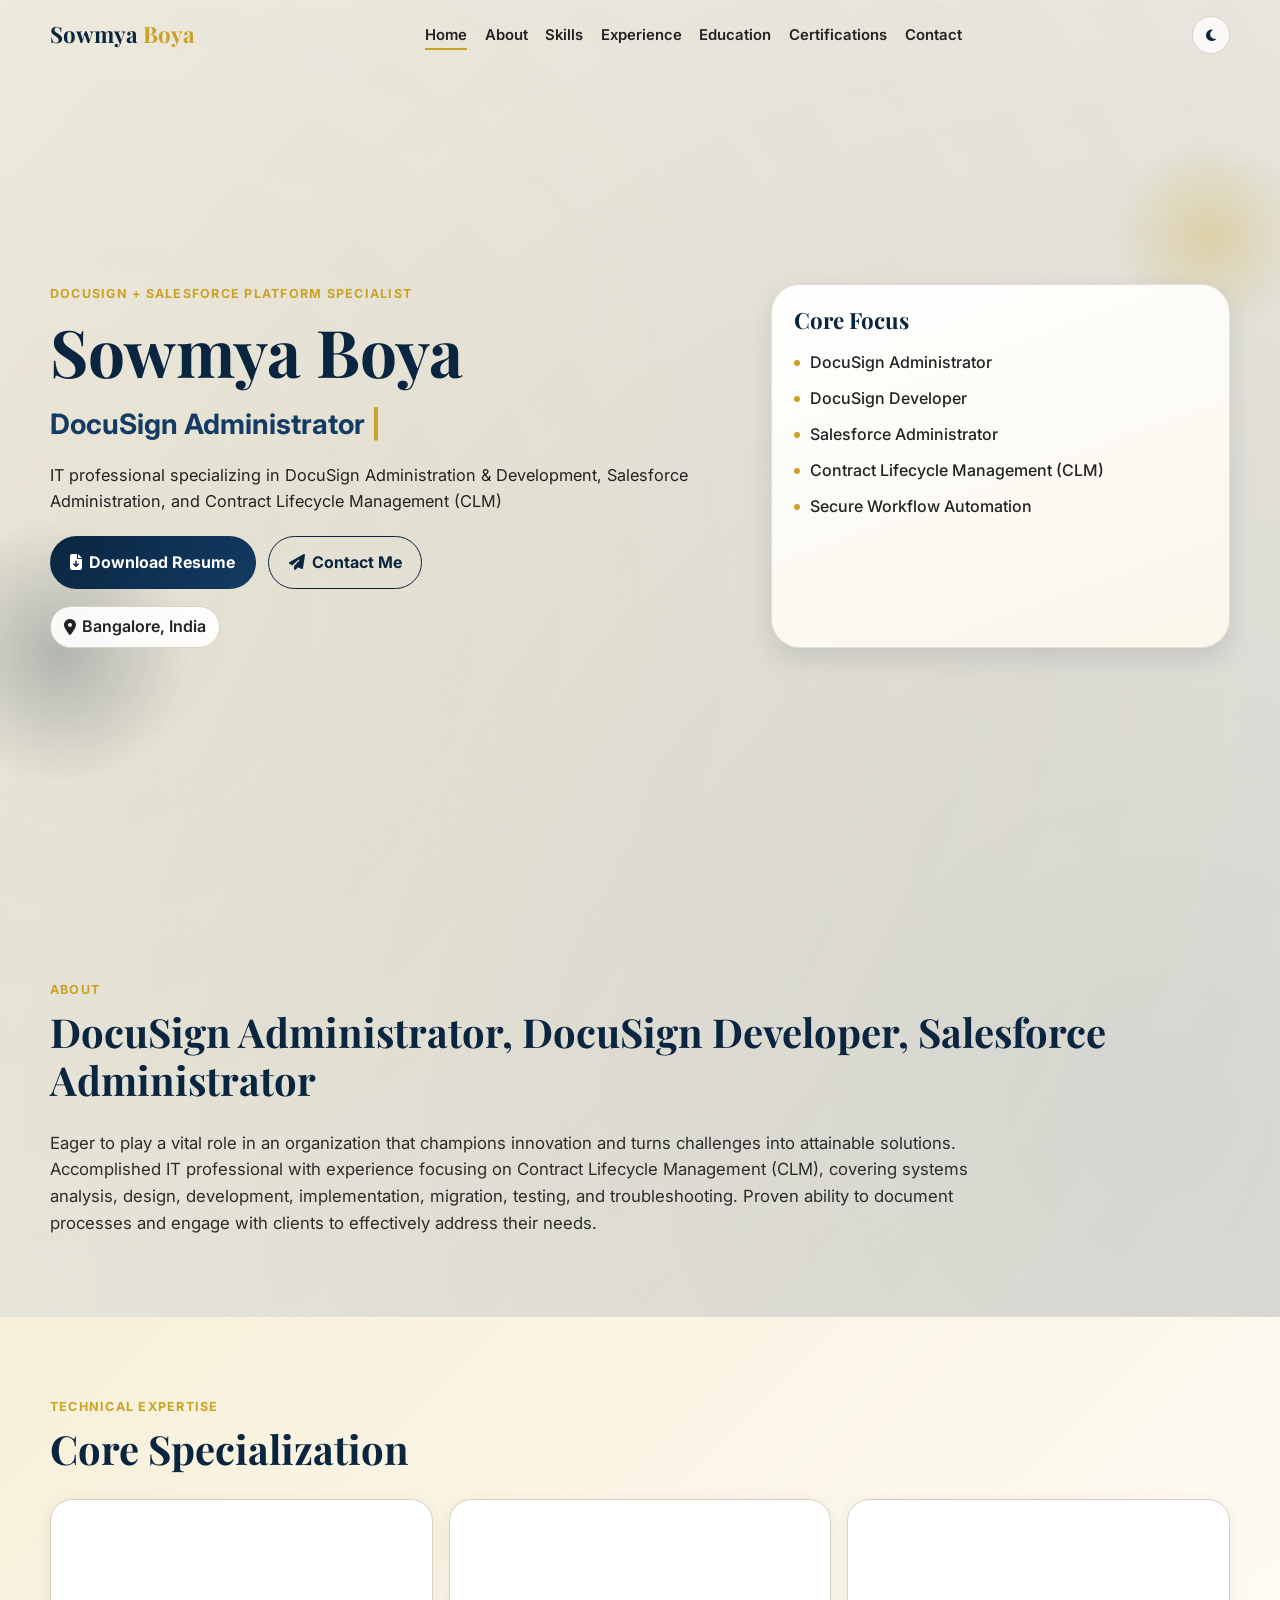
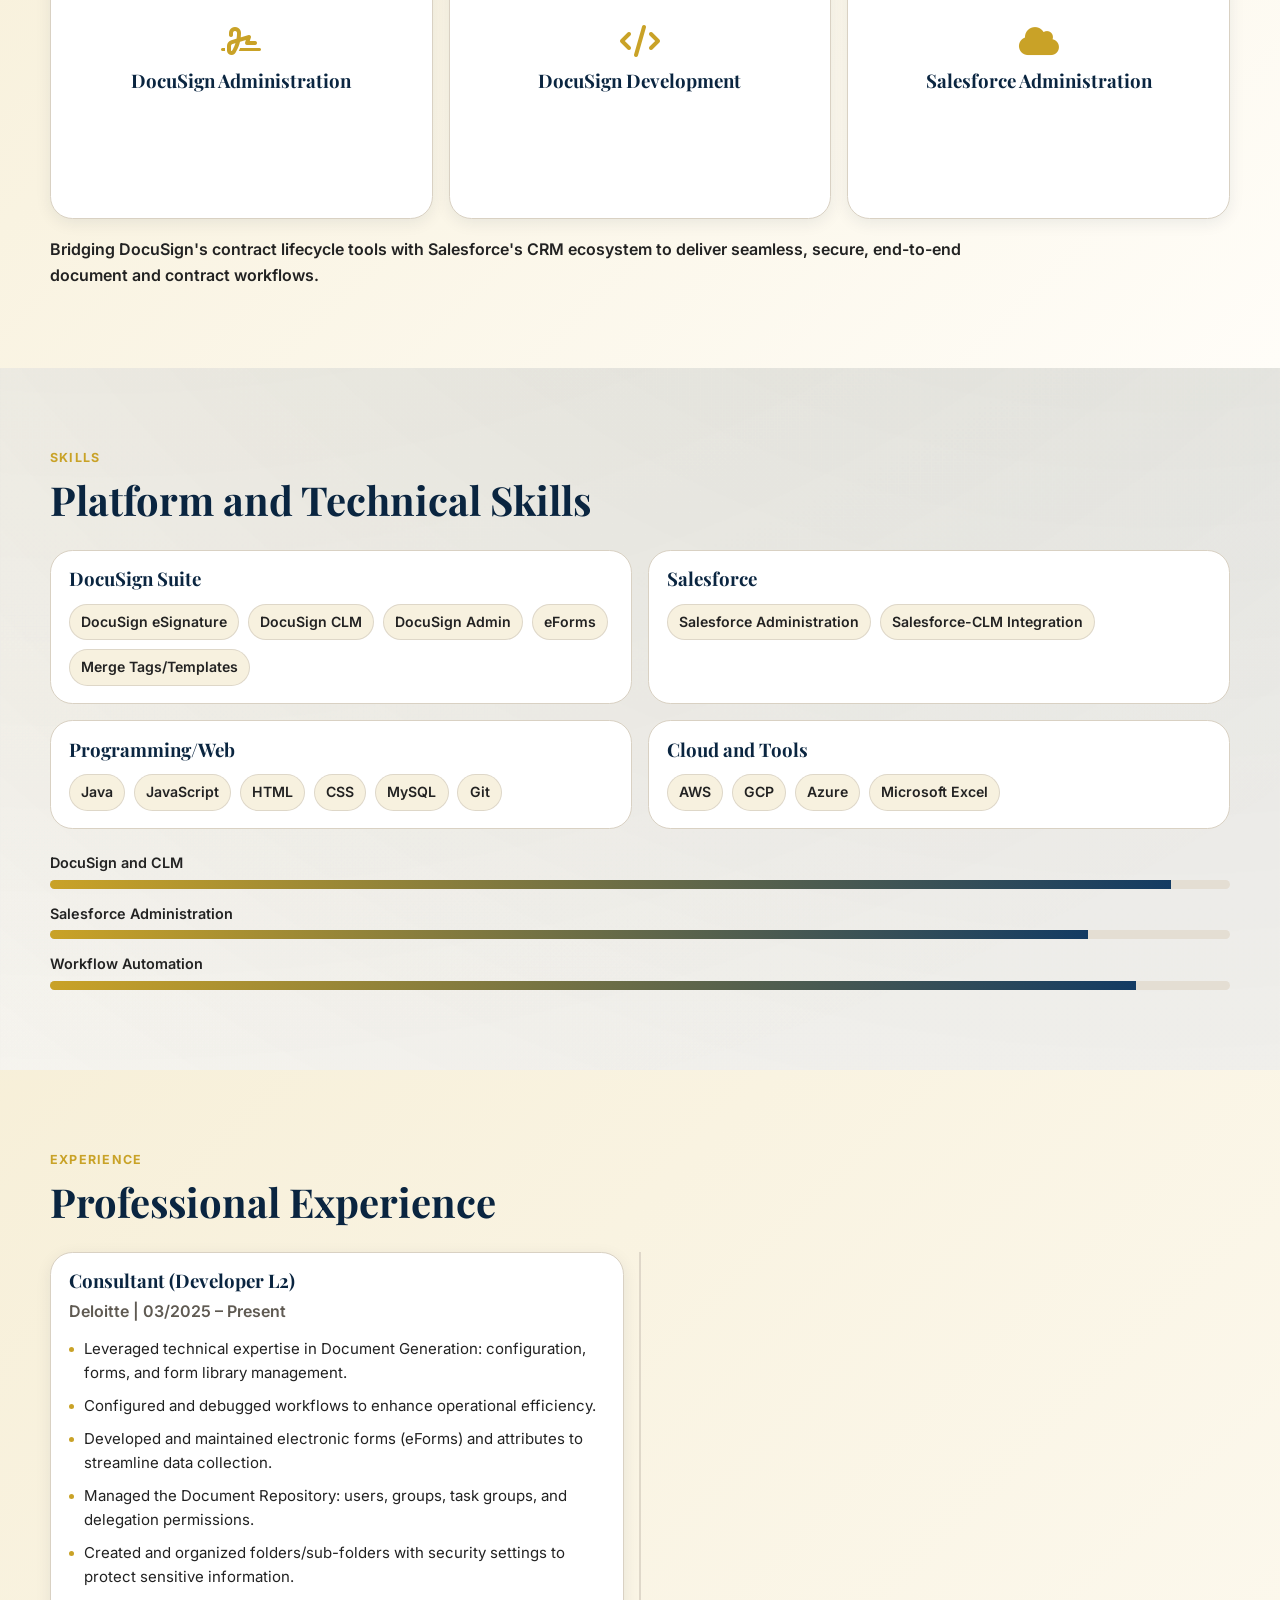
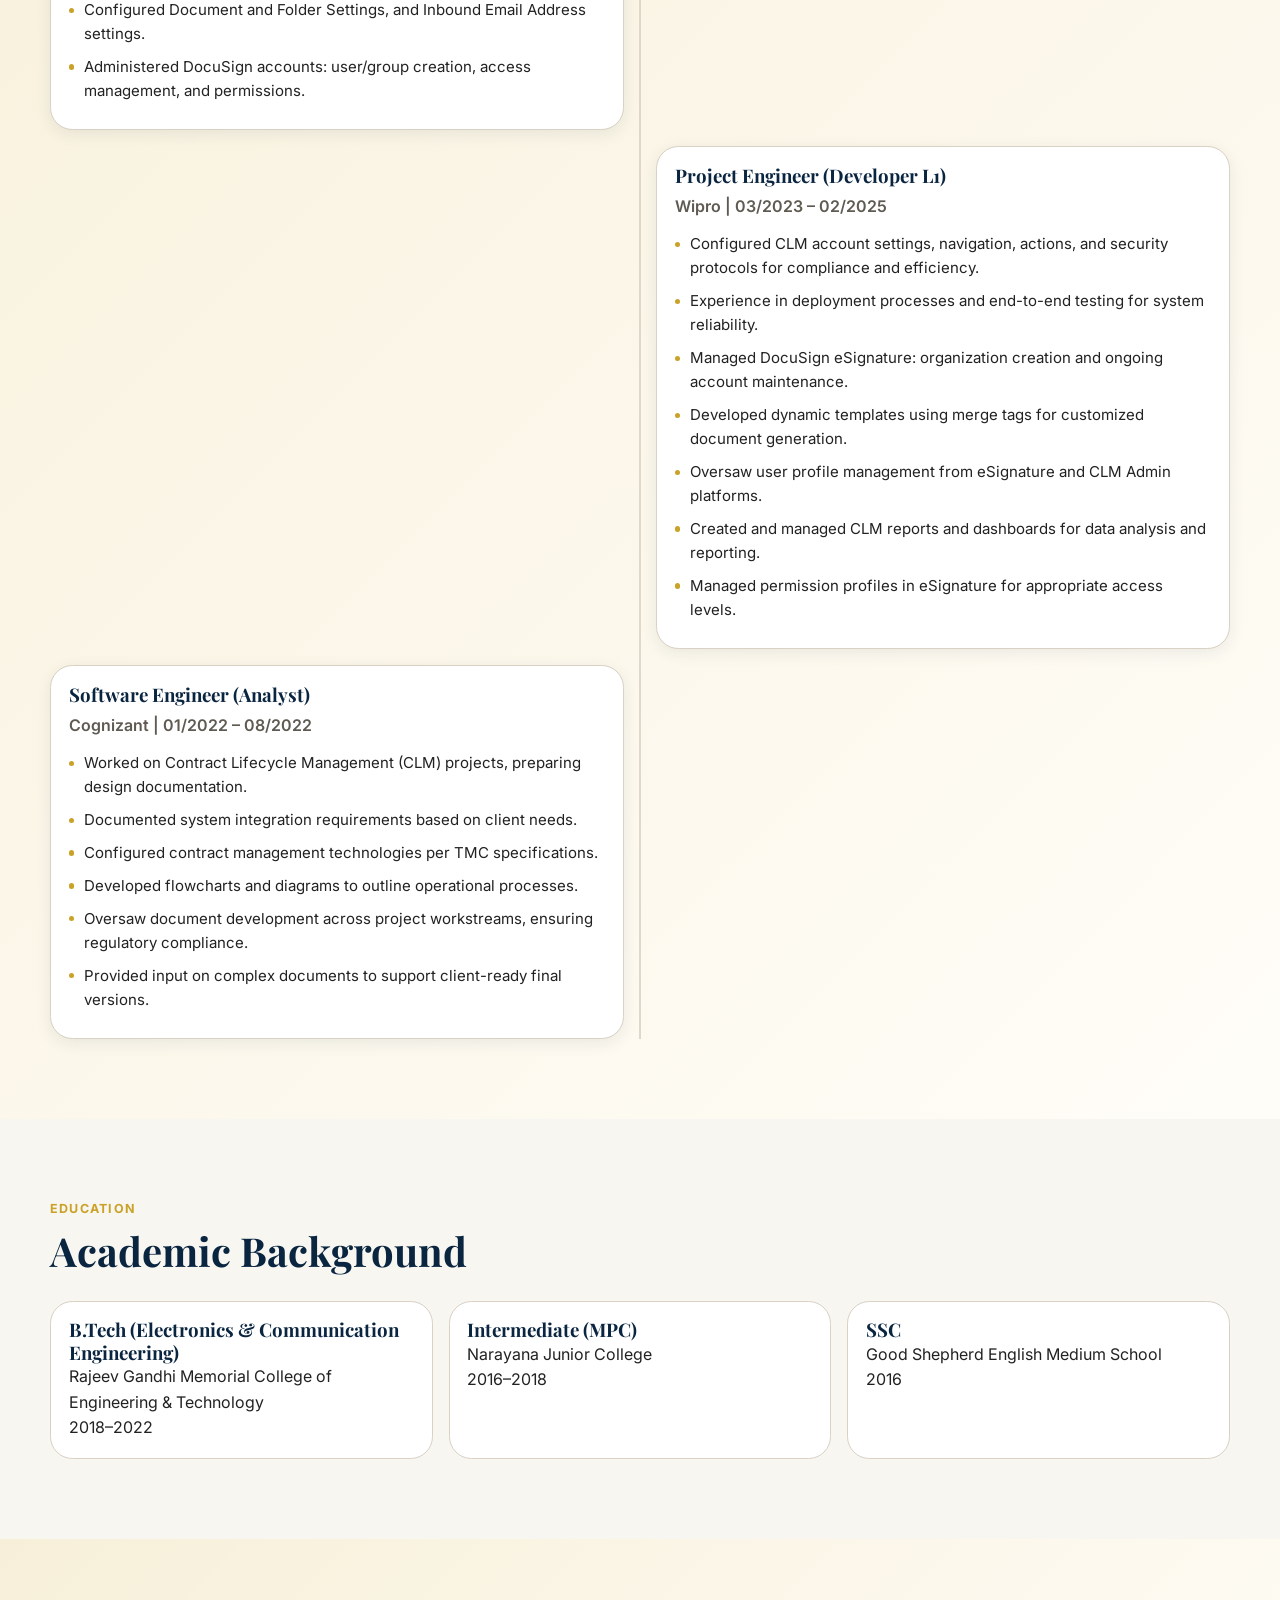
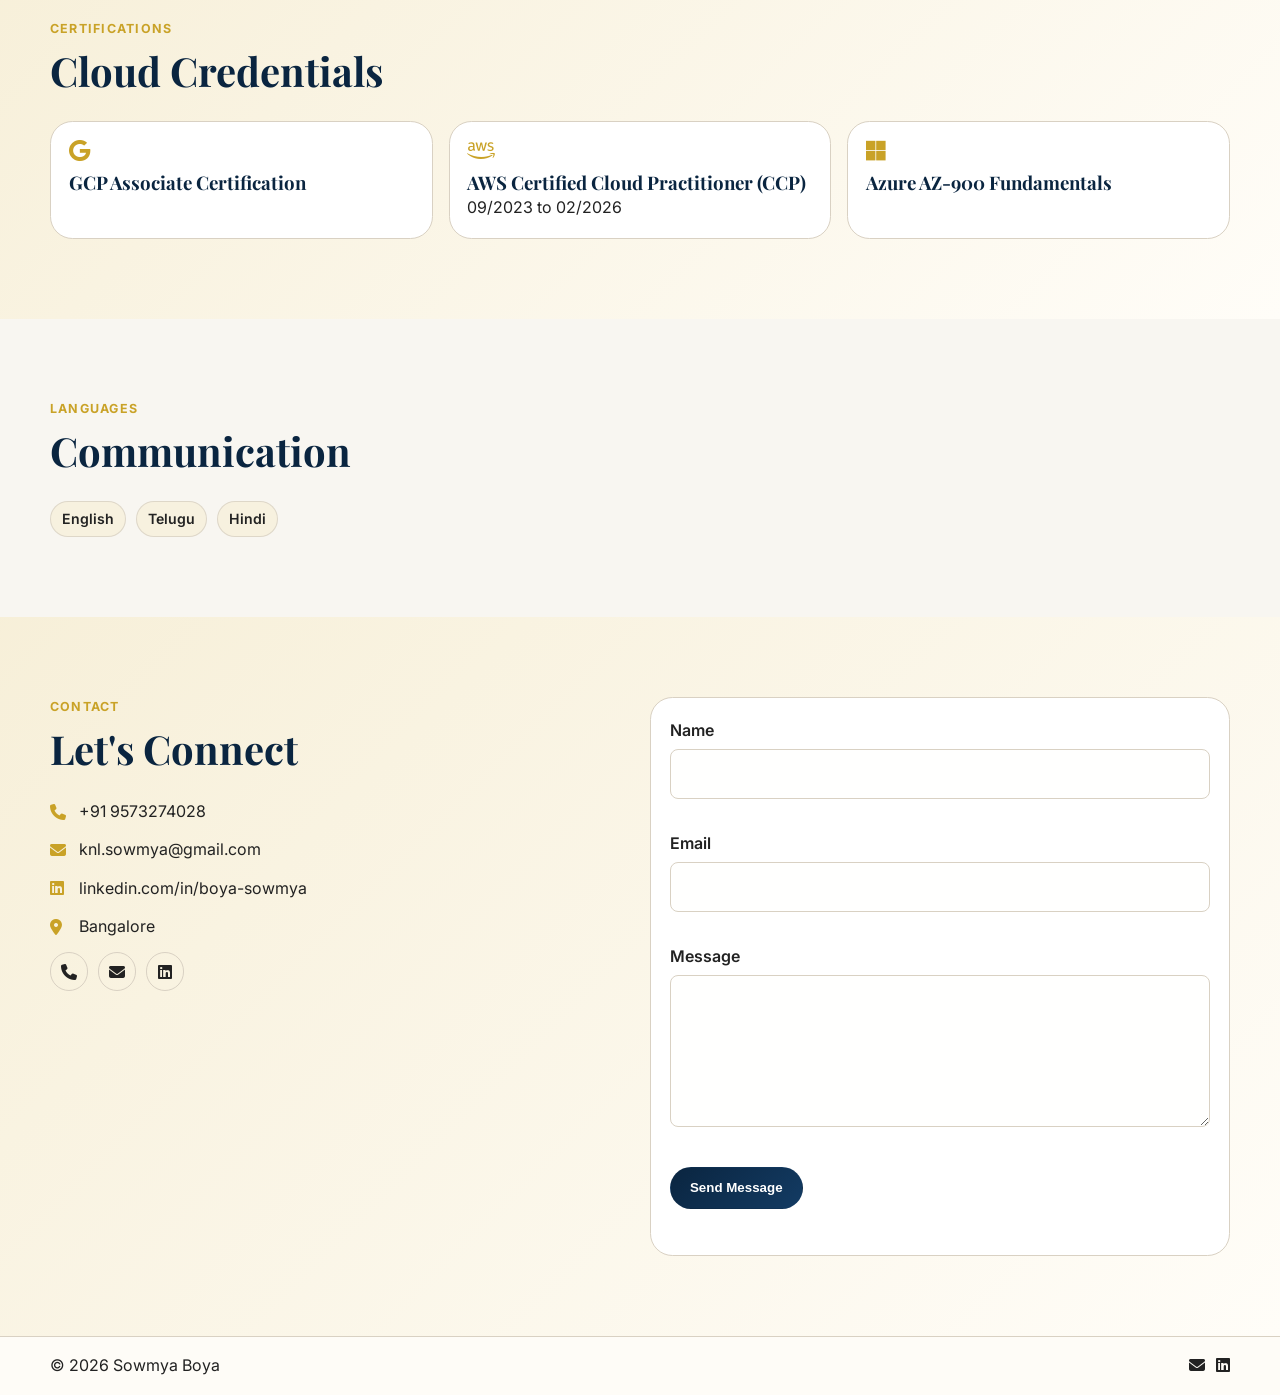
==== sowmya/index.html @ e7739bbb "added" ====
<!doctype html>
<html lang="en">
  <head>
    <meta charset="UTF-8" />
    <meta name="viewport" content="width=device-width, initial-scale=1.0" />
    <title>
      Sowmya Boya | DocuSign Administrator & Developer | Salesforce Administrator
    </title>
    <meta
      name="description"
      content="Portfolio of Sowmya Boya — DocuSign Administrator, DocuSign Developer, and Salesforce Administrator specializing in Contract Lifecycle Management (CLM), eSignature workflows, and Salesforce-DocuSign integrations."
    />
    <meta
      name="keywords"
      content="Sowmya Boya, DocuSign Administrator, DocuSign Developer, Salesforce Administrator, DocuSign CLM, Contract Lifecycle Management, eSignature, Salesforce CLM Integration"
    />
    <meta name="author" content="Sowmya Boya" />
    <meta name="theme-color" content="#0A2540" />
    <meta property="og:type" content="website" />
    <meta
      property="og:title"
      content="Sowmya Boya | DocuSign Administrator & Developer | Salesforce Administrator"
    />
    <meta
      property="og:description"
      content="DocuSign and Salesforce specialist portfolio focused on CLM, eSignature workflows, and enterprise contract operations."
    />

    <link rel="preconnect" href="https://fonts.googleapis.com" />
    <link rel="preconnect" href="https://fonts.gstatic.com" crossorigin />
    <link
      href="https://fonts.googleapis.com/css2?family=Playfair+Display:wght@500;600;700&family=Inter:wght@300;400;500;600;700&display=swap"
      rel="stylesheet"
    />
    <link
      rel="stylesheet"
      href="https://cdnjs.cloudflare.com/ajax/libs/font-awesome/6.7.1/css/all.min.css"
      integrity="sha512-5Hs3dF2AEPkpNAR7UiOHba+lRSJNeM2ECkwxUIxC1Q/FLycGTbNapWXB4tP889k5T5Ju8fs4b1P5z/iB4nMfSQ=="
      crossorigin="anonymous"
      referrerpolicy="no-referrer"
    />
    <link rel="stylesheet" href="css/style.css" />
  </head>
  <body>
    <a class="skip-link" href="#home">Skip to content</a>

    <header class="site-header" id="home">
      <nav class="navbar" id="navbar" aria-label="Primary">
        <div class="container nav-wrap">
          <a href="#home" class="brand" aria-label="Sowmya Boya home">
            Sowmya <span>Boya</span>
          </a>

          <button
            class="menu-toggle"
            id="menu-toggle"
            type="button"
            aria-expanded="false"
            aria-controls="nav-menu"
            aria-label="Toggle navigation menu"
          >
            <span></span>
            <span></span>
            <span></span>
          </button>

          <ul class="nav-menu" id="nav-menu">
            <li><a class="nav-link" href="#home">Home</a></li>
            <li><a class="nav-link" href="#about">About</a></li>
            <li><a class="nav-link" href="#skills">Skills</a></li>
            <li><a class="nav-link" href="#experience">Experience</a></li>
            <li><a class="nav-link" href="#education">Education</a></li>
            <li><a class="nav-link" href="#certifications">Certifications</a></li>
            <li><a class="nav-link" href="#contact">Contact</a></li>
          </ul>

          <button
            class="theme-toggle"
            id="theme-toggle"
            type="button"
            aria-label="Toggle dark and light mode"
          >
            <i class="fa-solid fa-moon" aria-hidden="true"></i>
          </button>
        </div>
      </nav>

      <section class="hero section">
        <div class="hero-orb hero-orb-1" aria-hidden="true"></div>
        <div class="hero-orb hero-orb-2" aria-hidden="true"></div>

        <div class="container hero-grid">
          <div class="hero-copy reveal">
            <p class="kicker">DocuSign + Salesforce Platform Specialist</p>
            <h1>Sowmya Boya</h1>
            <p class="title-line">
              <span class="typing" id="typing" aria-live="polite"></span>
              <span class="cursor" aria-hidden="true">|</span>
            </p>
            <p class="tagline">
              IT professional specializing in DocuSign Administration &
              Development, Salesforce Administration, and Contract Lifecycle
              Management (CLM)
            </p>
            <div class="hero-actions">
              <a class="btn btn-primary" href="files/Sowmya_Boya_Resume.pdf" download>
                <i class="fa-solid fa-file-arrow-down" aria-hidden="true"></i>
                Download Resume
              </a>
              <a class="btn btn-outline" href="#contact">
                <i class="fa-solid fa-paper-plane" aria-hidden="true"></i>
                Contact Me
              </a>
            </div>
            <div class="location-badge" aria-label="Current location">
              <i class="fa-solid fa-location-dot" aria-hidden="true"></i>
              Bangalore, India
            </div>
          </div>

          <aside class="hero-panel reveal delay-1" aria-label="Core focus areas">
            <h2>Core Focus</h2>
            <ul>
              <li>DocuSign Administrator</li>
              <li>DocuSign Developer</li>
              <li>Salesforce Administrator</li>
              <li>Contract Lifecycle Management (CLM)</li>
              <li>Secure Workflow Automation</li>
            </ul>
          </aside>
        </div>
      </section>
    </header>

    <main>
      <section class="section" id="about">
        <div class="container">
          <div class="section-head reveal">
            <p class="kicker">About</p>
            <h2>DocuSign Administrator, DocuSign Developer, Salesforce Administrator</h2>
          </div>
          <p class="summary reveal delay-1">
            Eager to play a vital role in an organization that champions
            innovation and turns challenges into attainable solutions.
            Accomplished IT professional with experience focusing on Contract
            Lifecycle Management (CLM), covering systems analysis, design,
            development, implementation, migration, testing, and
            troubleshooting. Proven ability to document processes and engage
            with clients to effectively address their needs.
          </p>
        </div>
      </section>

      <section class="section special" id="expertise">
        <div class="container">
          <div class="section-head reveal">
            <p class="kicker">Technical Expertise</p>
            <h2>Core Specialization</h2>
          </div>

          <div class="expertise-grid">
            <article class="expertise-card reveal" tabindex="0">
              <div class="expertise-card-inner">
                <div class="expertise-front">
                  <i class="fa-solid fa-signature" aria-hidden="true"></i>
                  <h3>DocuSign Administration</h3>
                </div>
                <div class="expertise-back">
                  <ul>
                    <li>User, group, and task group management</li>
                    <li>Permission profiles and delegation permissions</li>
                    <li>Document Repository setup and security settings</li>
                    <li>Document and Folder Settings, Inbound Email configuration</li>
                    <li>Account creation, access management, org administration</li>
                    <li>CLM account settings, actions, and security protocols</li>
                  </ul>
                </div>
              </div>
            </article>

            <article class="expertise-card reveal delay-1" tabindex="0">
              <div class="expertise-card-inner">
                <div class="expertise-front">
                  <i class="fa-solid fa-code" aria-hidden="true"></i>
                  <h3>DocuSign Development</h3>
                </div>
                <div class="expertise-back">
                  <ul>
                    <li>eForms and custom attribute development</li>
                    <li>Dynamic templates with merge tags</li>
                    <li>Workflow configuration and debugging</li>
                    <li>Form library management</li>
                    <li>CLM reports and dashboards for data analysis</li>
                    <li>End-to-end testing and deployment reliability</li>
                  </ul>
                </div>
              </div>
            </article>

            <article class="expertise-card reveal delay-2" tabindex="0">
              <div class="expertise-card-inner">
                <div class="expertise-front">
                  <i class="fa-solid fa-cloud" aria-hidden="true"></i>
                  <h3>Salesforce Administration</h3>
                </div>
                <div class="expertise-back">
                  <ul>
                    <li>Platform configuration and user management</li>
                    <li>Salesforce integration with DocuSign CLM and eSignature</li>
                    <li>Data management, permission sets, access control</li>
                    <li>Contract workflows and approval processes</li>
                    <li>Troubleshooting Salesforce-CLM integration points</li>
                  </ul>
                </div>
              </div>
            </article>
          </div>

          <p class="bridge-line reveal delay-2">
            Bridging DocuSign's contract lifecycle tools with Salesforce's CRM
            ecosystem to deliver seamless, secure, end-to-end document and
            contract workflows.
          </p>
        </div>
      </section>

      <section class="section" id="skills">
        <div class="container">
          <div class="section-head reveal">
            <p class="kicker">Skills</p>
            <h2>Platform and Technical Skills</h2>
          </div>

          <div class="skill-groups">
            <article class="skill-group reveal">
              <h3>DocuSign Suite</h3>
              <div class="tags">
                <span>DocuSign eSignature</span>
                <span>DocuSign CLM</span>
                <span>DocuSign Admin</span>
                <span>eForms</span>
                <span>Merge Tags/Templates</span>
              </div>
            </article>

            <article class="skill-group reveal delay-1">
              <h3>Salesforce</h3>
              <div class="tags">
                <span>Salesforce Administration</span>
                <span>Salesforce-CLM Integration</span>
              </div>
            </article>

            <article class="skill-group reveal delay-2">
              <h3>Programming/Web</h3>
              <div class="tags">
                <span>Java</span>
                <span>JavaScript</span>
                <span>HTML</span>
                <span>CSS</span>
                <span>MySQL</span>
                <span>Git</span>
              </div>
            </article>

            <article class="skill-group reveal delay-3">
              <h3>Cloud and Tools</h3>
              <div class="tags">
                <span>AWS</span>
                <span>GCP</span>
                <span>Azure</span>
                <span>Microsoft Excel</span>
              </div>
            </article>
          </div>

          <div class="progress-wrap reveal delay-2" aria-label="Skill emphasis">
            <div class="progress-item">
              <span>DocuSign and CLM</span>
              <div class="bar" data-value="95"><i></i></div>
            </div>
            <div class="progress-item">
              <span>Salesforce Administration</span>
              <div class="bar" data-value="88"><i></i></div>
            </div>
            <div class="progress-item">
              <span>Workflow Automation</span>
              <div class="bar" data-value="92"><i></i></div>
            </div>
          </div>
        </div>
      </section>

      <section class="section special" id="experience">
        <div class="container">
          <div class="section-head reveal">
            <p class="kicker">Experience</p>
            <h2>Professional Experience</h2>
          </div>

          <div class="timeline">
            <article class="timeline-item reveal">
              <div class="timeline-card">
                <h3>Consultant (Developer L2)</h3>
                <p class="meta">Deloitte | 03/2025 – Present</p>
                <ul>
                  <li>
                    Leveraged technical expertise in Document Generation:
                    configuration, forms, and form library management.
                  </li>
                  <li>
                    Configured and debugged workflows to enhance operational
                    efficiency.
                  </li>
                  <li>
                    Developed and maintained electronic forms (eForms) and
                    attributes to streamline data collection.
                  </li>
                  <li>
                    Managed the Document Repository: users, groups, task
                    groups, and delegation permissions.
                  </li>
                  <li>
                    Created and organized folders/sub-folders with security
                    settings to protect sensitive information.
                  </li>
                  <li>
                    Configured Document and Folder Settings, and Inbound Email
                    Address settings.
                  </li>
                  <li>
                    Administered DocuSign accounts: user/group creation, access
                    management, and permissions.
                  </li>
                </ul>
              </div>
            </article>

            <article class="timeline-item reveal delay-1">
              <div class="timeline-card">
                <h3>Project Engineer (Developer L1)</h3>
                <p class="meta">Wipro | 03/2023 – 02/2025</p>
                <ul>
                  <li>
                    Configured CLM account settings, navigation, actions, and
                    security protocols for compliance and efficiency.
                  </li>
                  <li>
                    Experience in deployment processes and end-to-end testing
                    for system reliability.
                  </li>
                  <li>
                    Managed DocuSign eSignature: organization creation and
                    ongoing account maintenance.
                  </li>
                  <li>
                    Developed dynamic templates using merge tags for customized
                    document generation.
                  </li>
                  <li>
                    Oversaw user profile management from eSignature and CLM
                    Admin platforms.
                  </li>
                  <li>
                    Created and managed CLM reports and dashboards for data
                    analysis and reporting.
                  </li>
                  <li>
                    Managed permission profiles in eSignature for appropriate
                    access levels.
                  </li>
                </ul>
              </div>
            </article>

            <article class="timeline-item reveal delay-2">
              <div class="timeline-card">
                <h3>Software Engineer (Analyst)</h3>
                <p class="meta">Cognizant | 01/2022 – 08/2022</p>
                <ul>
                  <li>
                    Worked on Contract Lifecycle Management (CLM) projects,
                    preparing design documentation.
                  </li>
                  <li>
                    Documented system integration requirements based on client
                    needs.
                  </li>
                  <li>
                    Configured contract management technologies per TMC
                    specifications.
                  </li>
                  <li>
                    Developed flowcharts and diagrams to outline operational
                    processes.
                  </li>
                  <li>
                    Oversaw document development across project workstreams,
                    ensuring regulatory compliance.
                  </li>
                  <li>
                    Provided input on complex documents to support client-ready
                    final versions.
                  </li>
                </ul>
              </div>
            </article>
          </div>
        </div>
      </section>

      <section class="section" id="education">
        <div class="container">
          <div class="section-head reveal">
            <p class="kicker">Education</p>
            <h2>Academic Background</h2>
          </div>
          <div class="edu-grid">
            <article class="edu-card reveal">
              <h3>B.Tech (Electronics & Communication Engineering)</h3>
              <p>Rajeev Gandhi Memorial College of Engineering & Technology</p>
              <p>2018–2022</p>
            </article>
            <article class="edu-card reveal delay-1">
              <h3>Intermediate (MPC)</h3>
              <p>Narayana Junior College</p>
              <p>2016–2018</p>
            </article>
            <article class="edu-card reveal delay-2">
              <h3>SSC</h3>
              <p>Good Shepherd English Medium School</p>
              <p>2016</p>
            </article>
          </div>
        </div>
      </section>

      <section class="section special" id="certifications">
        <div class="container">
          <div class="section-head reveal">
            <p class="kicker">Certifications</p>
            <h2>Cloud Credentials</h2>
          </div>
          <div class="cert-grid">
            <article class="cert-card reveal">
              <i class="fa-brands fa-google" aria-hidden="true"></i>
              <h3>GCP Associate Certification</h3>
            </article>
            <article class="cert-card reveal delay-1">
              <i class="fa-brands fa-aws" aria-hidden="true"></i>
              <h3>AWS Certified Cloud Practitioner (CCP)</h3>
              <p>09/2023 to 02/2026</p>
            </article>
            <article class="cert-card reveal delay-2">
              <i class="fa-brands fa-microsoft" aria-hidden="true"></i>
              <h3>Azure AZ-900 Fundamentals</h3>
            </article>
          </div>
        </div>
      </section>

      <section class="section" id="languages">
        <div class="container">
          <div class="section-head reveal">
            <p class="kicker">Languages</p>
            <h2>Communication</h2>
          </div>
          <div class="language-tags reveal delay-1">
            <span>English</span>
            <span>Telugu</span>
            <span>Hindi</span>
          </div>
        </div>
      </section>

      <section class="section special" id="contact">
        <div class="container contact-grid">
          <div class="contact-info reveal">
            <div class="section-head left">
              <p class="kicker">Contact</p>
              <h2>Let's Connect</h2>
            </div>

            <ul class="contact-list">
              <li>
                <i class="fa-solid fa-phone" aria-hidden="true"></i>
                <a href="tel:+919573274028">+91 9573274028</a>
              </li>
              <li>
                <i class="fa-solid fa-envelope" aria-hidden="true"></i>
                <a href="mailto:knl.sowmya@gmail.com">knl.sowmya@gmail.com</a>
              </li>
              <li>
                <i class="fa-brands fa-linkedin" aria-hidden="true"></i>
                <a
                  href="https://linkedin.com/in/boya-sowmya"
                  target="_blank"
                  rel="noopener noreferrer"
                >
                  linkedin.com/in/boya-sowmya
                </a>
              </li>
              <li>
                <i class="fa-solid fa-location-dot" aria-hidden="true"></i>
                <span>Bangalore</span>
              </li>
            </ul>

            <div class="contact-icons">
              <a href="tel:+919573274028" aria-label="Call Sowmya">
                <i class="fa-solid fa-phone"></i>
              </a>
              <a href="mailto:knl.sowmya@gmail.com" aria-label="Email Sowmya">
                <i class="fa-solid fa-envelope"></i>
              </a>
              <a
                href="https://linkedin.com/in/boya-sowmya"
                target="_blank"
                rel="noopener noreferrer"
                aria-label="Sowmya on LinkedIn"
              >
                <i class="fa-brands fa-linkedin"></i>
              </a>
            </div>
          </div>

          <form class="contact-form reveal delay-1" id="contact-form" novalidate>
            <label for="name">Name</label>
            <input id="name" name="name" type="text" required />
            <p class="error" id="name-error" aria-live="polite"></p>

            <label for="email">Email</label>
            <input id="email" name="email" type="email" required />
            <p class="error" id="email-error" aria-live="polite"></p>

            <label for="message">Message</label>
            <textarea id="message" name="message" rows="5" required></textarea>
            <p class="error" id="message-error" aria-live="polite"></p>

            <button type="submit" class="btn btn-primary">Send Message</button>
            <p class="form-status" id="form-status" aria-live="polite"></p>
          </form>
        </div>
      </section>
    </main>

    <footer class="site-footer">
      <div class="container footer-wrap">
        <p>© 2026 Sowmya Boya</p>
        <div class="footer-social">
          <a href="mailto:knl.sowmya@gmail.com" aria-label="Email">
            <i class="fa-solid fa-envelope"></i>
          </a>
          <a
            href="https://linkedin.com/in/boya-sowmya"
            target="_blank"
            rel="noopener noreferrer"
            aria-label="LinkedIn"
          >
            <i class="fa-brands fa-linkedin"></i>
          </a>
        </div>
      </div>
    </footer>

    <script src="js/script.js"></script>
  </body>
</html>
---- sowmya/css/style.css ----
:root {
  --navy: #0a2540;
  --navy-soft: #133b63;
  --gold: #c9a227;
  --cream: #f8f6f1;
  --charcoal: #222222;
  --white: #ffffff;
  --muted: #5f5a52;
  --line: #d9d1c3;

  --bg: var(--cream);
  --surface: #fffdf8;
  --text: var(--charcoal);
  --heading: var(--navy);
  --card: var(--white);

  --radius-sm: 0.5rem;
  --radius-md: 0.9rem;
  --radius-lg: 1.4rem;
  --radius-xl: 1.8rem;

  --shadow-sm: 0 4px 16px rgba(10, 37, 64, 0.08);
  --shadow-md: 0 10px 26px rgba(10, 37, 64, 0.12);
  --shadow-lg: 0 18px 42px rgba(10, 37, 64, 0.16);

  --ease: cubic-bezier(0.2, 0.7, 0.2, 1);
  --fast: 220ms;
  --normal: 320ms;

  --container: 1180px;
}

[data-theme="dark"] {
  --bg: #0f1d2d;
  --surface: #13273d;
  --text: #f2efe8;
  --heading: #f5f1e8;
  --card: #102338;
  --line: #244161;
  --muted: #d0c8bc;
  --shadow-sm: 0 4px 16px rgba(0, 0, 0, 0.25);
  --shadow-md: 0 10px 26px rgba(0, 0, 0, 0.35);
  --shadow-lg: 0 18px 42px rgba(0, 0, 0, 0.45);
}

* {
  box-sizing: border-box;
}

html {
  scroll-behavior: smooth;
}

body {
  margin: 0;
  font-family: "Inter", -apple-system, BlinkMacSystemFont, "Segoe UI", sans-serif;
  color: var(--text);
  background:
    radial-gradient(circle at 8% 10%, rgba(201, 162, 39, 0.1), transparent 38%),
    radial-gradient(circle at 90% 18%, rgba(10, 37, 64, 0.14), transparent 40%),
    var(--bg);
  line-height: 1.6;
  overflow-x: hidden;
  transition: background-color var(--normal) var(--ease);
}

h1,
h2,
h3 {
  margin: 0;
  font-family: "Playfair Display", Georgia, serif;
  color: var(--heading);
  line-height: 1.2;
}

p {
  margin: 0;
}

a {
  color: inherit;
  text-decoration: none;
}

ul {
  margin: 0;
  padding: 0;
}

li {
  list-style: none;
}

.skip-link {
  position: absolute;
  top: -100%;
  left: 1rem;
  z-index: 2000;
  padding: 0.7rem 1rem;
  border-radius: var(--radius-sm);
  background: var(--gold);
  color: var(--navy);
  font-weight: 700;
}

.skip-link:focus {
  top: 1rem;
}

.container {
  width: min(100% - 2rem, var(--container));
  margin-inline: auto;
}

.section {
  padding: 5rem 0;
}

.special {
  background: linear-gradient(
    135deg,
    color-mix(in srgb, var(--surface) 85%, var(--gold) 15%),
    var(--surface)
  );
}

.section-head {
  margin-bottom: 1.6rem;
}

.section-head.left {
  text-align: left;
}

.kicker {
  margin-bottom: 0.5rem;
  font-size: 0.78rem;
  font-weight: 700;
  letter-spacing: 0.1em;
  text-transform: uppercase;
  color: var(--gold);
}

.section-head h2 {
  font-size: clamp(1.7rem, 4vw, 2.5rem);
}

.summary {
  max-width: 920px;
  font-size: 1.05rem;
  color: color-mix(in srgb, var(--text) 85%, #666666 15%);
}

.navbar {
  position: fixed;
  top: 0;
  left: 0;
  width: 100%;
  z-index: 1000;
  transition: all var(--normal) var(--ease);
}

.navbar.scrolled {
  backdrop-filter: blur(10px);
  background: color-mix(in srgb, var(--surface) 72%, transparent 28%);
  border-bottom: 1px solid color-mix(in srgb, var(--line) 70%, transparent 30%);
  box-shadow: var(--shadow-sm);
}

.nav-wrap {
  display: flex;
  align-items: center;
  justify-content: space-between;
  gap: 1rem;
  padding: 1rem 0;
}

.navbar.scrolled .nav-wrap {
  padding: 0.7rem 0;
}

.brand {
  font-family: "Playfair Display", Georgia, serif;
  font-size: 1.4rem;
  font-weight: 700;
  color: var(--heading);
}

.brand span {
  color: var(--gold);
}

.nav-menu {
  display: flex;
  align-items: center;
  gap: 1.1rem;
}

.nav-link {
  position: relative;
  font-size: 0.93rem;
  font-weight: 600;
}

.nav-link::after {
  content: "";
  position: absolute;
  left: 0;
  bottom: -0.35rem;
  width: 100%;
  height: 2px;
  transform: scaleX(0);
  transform-origin: left;
  background: var(--gold);
  transition: transform var(--fast) var(--ease);
}

.nav-link:hover::after,
.nav-link.active::after {
  transform: scaleX(1);
}

.menu-toggle {
  display: none;
  flex-direction: column;
  gap: 0.3rem;
  border: 1px solid var(--line);
  border-radius: var(--radius-sm);
  padding: 0.4rem;
  background: var(--card);
}

.menu-toggle span {
  width: 1.2rem;
  height: 2px;
  background: var(--heading);
}

.theme-toggle {
  border: 1px solid var(--line);
  border-radius: 999px;
  width: 2.4rem;
  height: 2.4rem;
  display: grid;
  place-items: center;
  background: color-mix(in srgb, var(--card) 78%, transparent 22%);
  color: var(--heading);
  transition:
    transform var(--fast) var(--ease),
    box-shadow var(--fast) var(--ease);
}

.theme-toggle:hover {
  transform: translateY(-2px);
  box-shadow: var(--shadow-sm);
}

.hero {
  min-height: 100vh;
  display: flex;
  align-items: center;
  padding-top: 7rem;
  position: relative;
}

.hero-grid {
  display: grid;
  grid-template-columns: 1.2fr 0.8fr;
  gap: 2rem;
}

.hero h1 {
  font-size: clamp(2.1rem, 7vw, 4.1rem);
  margin-bottom: 0.7rem;
}

.title-line {
  margin-bottom: 1rem;
  min-height: 2rem;
  font-size: clamp(1.1rem, 3.8vw, 1.75rem);
  font-weight: 700;
  color: var(--navy-soft);
}

.cursor {
  color: var(--gold);
  animation: blink 0.9s infinite;
}

@keyframes blink {
  0%,
  50% {
    opacity: 1;
  }
  51%,
  100% {
    opacity: 0;
  }
}

.tagline {
  max-width: 760px;
  margin-bottom: 1.35rem;
  font-size: 1.02rem;
}

.hero-actions {
  display: flex;
  gap: 0.8rem;
  flex-wrap: wrap;
}

.btn {
  display: inline-flex;
  align-items: center;
  justify-content: center;
  gap: 0.45rem;
  padding: 0.78rem 1.2rem;
  border-radius: 999px;
  border: 1px solid transparent;
  font-weight: 700;
  transition:
    transform var(--fast) var(--ease),
    box-shadow var(--fast) var(--ease),
    background-color var(--fast) var(--ease);
}

.btn:hover {
  transform: translateY(-2px);
  box-shadow: var(--shadow-md);
}

.btn-primary {
  background: linear-gradient(135deg, var(--navy) 0%, var(--navy-soft) 100%);
  color: #ffffff;
}

.btn-outline {
  border-color: var(--navy);
  color: var(--navy);
  background: transparent;
}

.location-badge {
  display: inline-flex;
  align-items: center;
  gap: 0.4rem;
  margin-top: 1.1rem;
  padding: 0.45rem 0.8rem;
  border-radius: 999px;
  border: 1px solid var(--line);
  background: color-mix(in srgb, var(--card) 92%, transparent 8%);
  font-weight: 600;
}

.hero-panel {
  border-radius: var(--radius-xl);
  border: 1px solid color-mix(in srgb, var(--line) 65%, transparent 35%);
  background: linear-gradient(
    160deg,
    color-mix(in srgb, var(--card) 84%, #ffffff 16%),
    color-mix(in srgb, var(--card) 90%, var(--gold) 10%)
  );
  box-shadow: var(--shadow-md);
  padding: 1.4rem;
}

.hero-panel h2 {
  margin-bottom: 1rem;
  font-size: 1.4rem;
}

.hero-panel li {
  position: relative;
  margin-bottom: 0.65rem;
  padding-left: 1rem;
  font-weight: 500;
}

.hero-panel li::before {
  content: "";
  position: absolute;
  left: 0;
  top: 0.6rem;
  width: 0.38rem;
  height: 0.38rem;
  border-radius: 50%;
  background: var(--gold);
}

.hero-orb {
  position: absolute;
  border-radius: 50%;
  filter: blur(2px);
  pointer-events: none;
}

.hero-orb-1 {
  width: 220px;
  height: 220px;
  right: -40px;
  top: 14%;
  background: radial-gradient(circle, rgba(201, 162, 39, 0.28), transparent 62%);
}

.hero-orb-2 {
  width: 280px;
  height: 280px;
  left: -80px;
  bottom: 12%;
  background: radial-gradient(circle, rgba(10, 37, 64, 0.24), transparent 66%);
}

.expertise-grid {
  display: grid;
  grid-template-columns: repeat(3, minmax(0, 1fr));
  gap: 1rem;
}

.expertise-card {
  perspective: 1200px;
  min-height: 320px;
}

.expertise-card-inner {
  position: relative;
  width: 100%;
  min-height: 320px;
  transition: transform 700ms var(--ease);
  transform-style: preserve-3d;
}

.expertise-card:hover .expertise-card-inner,
.expertise-card:focus-within .expertise-card-inner,
.expertise-card:focus .expertise-card-inner {
  transform: rotateY(180deg);
}

.expertise-front,
.expertise-back {
  position: absolute;
  inset: 0;
  border-radius: var(--radius-lg);
  border: 1px solid var(--line);
  background: var(--card);
  padding: 1.2rem;
  backface-visibility: hidden;
  box-shadow: var(--shadow-sm);
}

.expertise-front {
  display: grid;
  place-content: center;
  text-align: center;
  gap: 0.8rem;
}

.expertise-front i {
  font-size: 2rem;
  color: var(--gold);
}

.expertise-back {
  transform: rotateY(180deg);
  overflow: auto;
}

.expertise-back li {
  margin-bottom: 0.58rem;
  padding-left: 1rem;
  position: relative;
  font-size: 0.94rem;
}

.expertise-back li::before {
  content: "";
  position: absolute;
  left: 0;
  top: 0.6rem;
  width: 0.33rem;
  height: 0.33rem;
  border-radius: 50%;
  background: var(--gold);
}

.bridge-line {
  margin-top: 1.15rem;
  font-weight: 600;
  max-width: 920px;
}

.skill-groups {
  display: grid;
  gap: 1rem;
  grid-template-columns: repeat(2, minmax(0, 1fr));
}

.skill-group {
  background: var(--card);
  border: 1px solid var(--line);
  border-radius: var(--radius-lg);
  padding: 1.1rem;
  transition:
    transform var(--fast) var(--ease),
    box-shadow var(--fast) var(--ease);
}

.skill-group:hover {
  transform: translateY(-4px);
  box-shadow: var(--shadow-md);
}

.skill-group h3 {
  margin-bottom: 0.8rem;
}

.tags {
  display: flex;
  flex-wrap: wrap;
  gap: 0.55rem;
}

.tags span,
.language-tags span {
  border: 1px solid color-mix(in srgb, var(--line) 80%, transparent 20%);
  background: color-mix(in srgb, var(--card) 85%, var(--gold) 15%);
  border-radius: 999px;
  padding: 0.38rem 0.7rem;
  font-size: 0.88rem;
  font-weight: 600;
  transition:
    transform var(--fast) var(--ease),
    box-shadow var(--fast) var(--ease);
}

.tags span:hover,
.language-tags span:hover {
  transform: translateY(-2px);
  box-shadow: var(--shadow-sm);
}

.progress-wrap {
  margin-top: 1.3rem;
  display: grid;
  gap: 0.75rem;
}

.progress-item span {
  display: inline-block;
  margin-bottom: 0.35rem;
  font-size: 0.9rem;
  font-weight: 600;
}

.bar {
  width: 100%;
  height: 0.56rem;
  border-radius: 999px;
  background: color-mix(in srgb, var(--line) 70%, var(--surface) 30%);
  overflow: hidden;
}

.bar i {
  display: block;
  width: 0;
  height: 100%;
  background: linear-gradient(90deg, var(--gold), var(--navy-soft));
  transition: width 900ms var(--ease);
}

.timeline {
  position: relative;
  display: grid;
  gap: 1rem;
}

.timeline::before {
  content: "";
  position: absolute;
  left: 50%;
  top: 0;
  bottom: 0;
  width: 2px;
  background: color-mix(in srgb, var(--line) 80%, transparent 20%);
  transform: translateX(-50%);
}

.timeline-item {
  width: 50%;
  padding-right: 1rem;
}

.timeline-item:nth-child(even) {
  margin-left: auto;
  padding-right: 0;
  padding-left: 1rem;
}

.timeline-card {
  border: 1px solid var(--line);
  border-radius: var(--radius-lg);
  padding: 1.1rem;
  background: var(--card);
  box-shadow: var(--shadow-sm);
}

.timeline-card .meta {
  margin: 0.4rem 0 0.8rem;
  color: var(--muted);
  font-weight: 600;
}

.timeline-card li {
  margin-bottom: 0.55rem;
  padding-left: 0.95rem;
  position: relative;
  font-size: 0.94rem;
}

.timeline-card li::before {
  content: "";
  position: absolute;
  left: 0;
  top: 0.6rem;
  width: 0.33rem;
  height: 0.33rem;
  border-radius: 50%;
  background: var(--gold);
}

.edu-grid,
.cert-grid {
  display: grid;
  gap: 1rem;
  grid-template-columns: repeat(3, minmax(0, 1fr));
}

.edu-card,
.cert-card {
  border: 1px solid var(--line);
  border-radius: var(--radius-lg);
  background: var(--card);
  padding: 1.1rem;
  transition:
    transform var(--fast) var(--ease),
    box-shadow var(--fast) var(--ease);
}

.edu-card:hover,
.cert-card:hover {
  transform: translateY(-3px);
  box-shadow: var(--shadow-md);
}

.cert-card i {
  font-size: 1.4rem;
  color: var(--gold);
  margin-bottom: 0.65rem;
}

.language-tags {
  display: flex;
  gap: 0.6rem;
  flex-wrap: wrap;
}

.contact-grid {
  display: grid;
  gap: 1.2rem;
  grid-template-columns: 1fr 1fr;
}

.contact-list li {
  display: flex;
  align-items: center;
  gap: 0.6rem;
  margin-bottom: 0.8rem;
}

.contact-list i {
  width: 1.2rem;
  color: var(--gold);
}

.contact-icons {
  margin-top: 0.8rem;
  display: flex;
  gap: 0.6rem;
}

.contact-icons a {
  width: 2.4rem;
  height: 2.4rem;
  border: 1px solid var(--line);
  border-radius: 50%;
  display: grid;
  place-items: center;
  transition:
    transform var(--fast) var(--ease),
    box-shadow var(--fast) var(--ease);
}

.contact-icons a:hover {
  transform: translateY(-2px);
  box-shadow: var(--shadow-sm);
}

.contact-form {
  border: 1px solid var(--line);
  border-radius: var(--radius-lg);
  background: var(--card);
  padding: 1.2rem;
}

.contact-form label {
  display: block;
  margin-bottom: 0.35rem;
  font-weight: 600;
}

.contact-form input,
.contact-form textarea {
  width: 100%;
  margin-bottom: 0.45rem;
  border: 1px solid var(--line);
  border-radius: var(--radius-sm);
  padding: 0.7rem;
  background: color-mix(in srgb, var(--card) 92%, var(--surface) 8%);
  color: var(--text);
  font: inherit;
}

.contact-form input:focus,
.contact-form textarea:focus,
.menu-toggle:focus,
.theme-toggle:focus,
.btn:focus,
.nav-link:focus {
  outline: none;
  box-shadow: 0 0 0 3px rgba(201, 162, 39, 0.32);
}

.error {
  min-height: 1rem;
  margin-bottom: 0.55rem;
  font-size: 0.82rem;
  color: #b42d2d;
}

.form-status {
  margin-top: 0.7rem;
  min-height: 1rem;
  font-weight: 600;
}

.site-footer {
  border-top: 1px solid var(--line);
  padding: 1rem 0;
  background: color-mix(in srgb, var(--surface) 92%, transparent 8%);
}

.footer-wrap {
  display: flex;
  align-items: center;
  justify-content: space-between;
}

.footer-social {
  display: flex;
  gap: 0.7rem;
}

.reveal {
  opacity: 0;
  transform: translateY(20px);
  transition:
    opacity 560ms var(--ease),
    transform 560ms var(--ease);
}

.reveal.visible {
  opacity: 1;
  transform: translateY(0);
}

.delay-1 {
  transition-delay: 80ms;
}

.delay-2 {
  transition-delay: 160ms;
}

.delay-3 {
  transition-delay: 240ms;
}

@media (max-width: 1024px) {
  .hero-grid,
  .contact-grid {
    grid-template-columns: 1fr;
  }

  .expertise-grid,
  .edu-grid,
  .cert-grid,
  .skill-groups {
    grid-template-columns: repeat(2, minmax(0, 1fr));
  }

  .timeline::before {
    left: 0.4rem;
    transform: none;
  }

  .timeline-item,
  .timeline-item:nth-child(even) {
    width: 100%;
    margin-left: 0;
    padding-left: 1.6rem;
    padding-right: 0;
  }
}

@media (max-width: 760px) {
  .section {
    padding: 4rem 0;
  }

  .menu-toggle {
    display: inline-flex;
    order: 2;
  }

  .theme-toggle {
    order: 1;
  }

  .nav-menu {
    position: absolute;
    top: calc(100% + 0.4rem);
    right: 1rem;
    width: min(86vw, 320px);
    display: grid;
    gap: 0.4rem;
    padding: 0.9rem;
    border: 1px solid var(--line);
    border-radius: var(--radius-md);
    box-shadow: var(--shadow-md);
    background: var(--card);
    opacity: 0;
    visibility: hidden;
    transform: translateY(-10px);
    transition: all var(--fast) var(--ease);
  }

  .nav-menu.open {
    opacity: 1;
    visibility: visible;
    transform: translateY(0);
  }

  .expertise-grid,
  .edu-grid,
  .cert-grid,
  .skill-groups {
    grid-template-columns: 1fr;
  }

  .hero {
    padding-top: 6.1rem;
  }
}

@media (prefers-reduced-motion: reduce) {
  *,
  *::before,
  *::after {
    animation: none !important;
    transition: none !important;
    scroll-behavior: auto !important;
  }

  .reveal {
    opacity: 1;
    transform: none;
  }
}
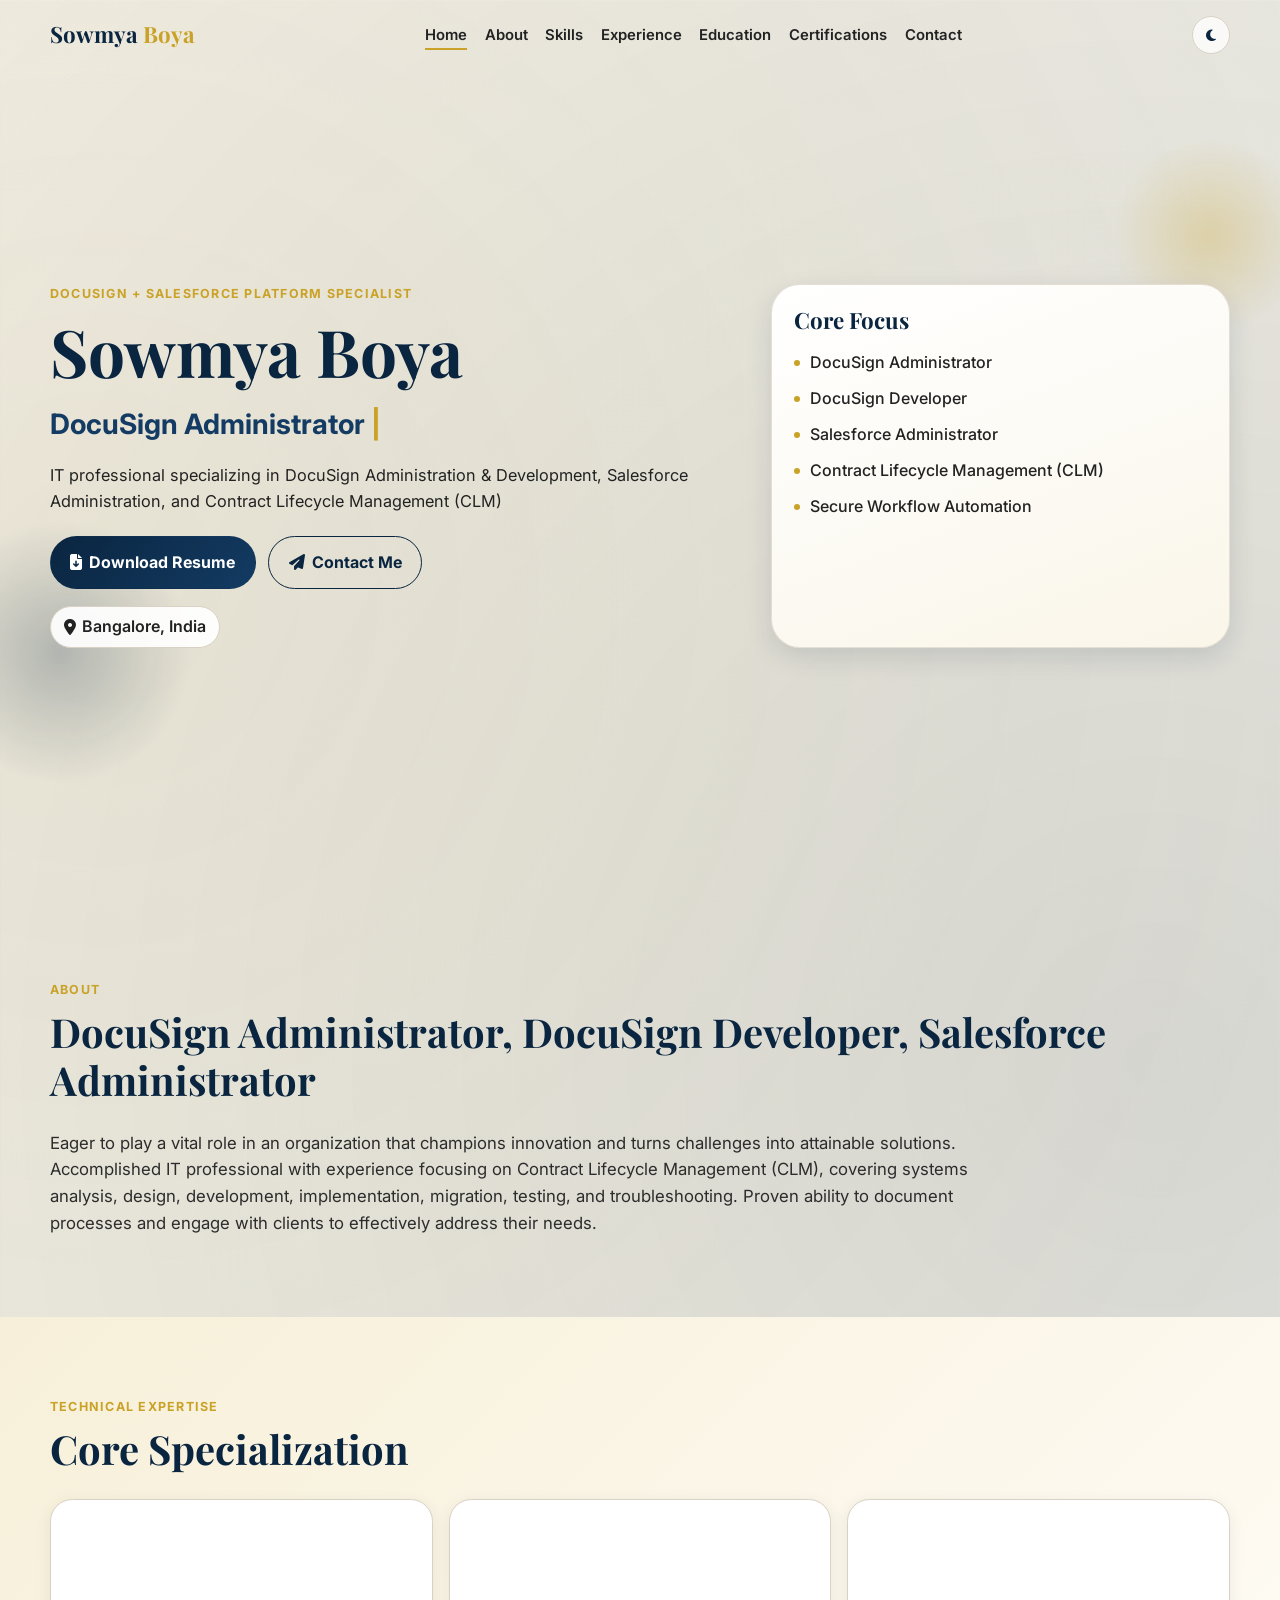
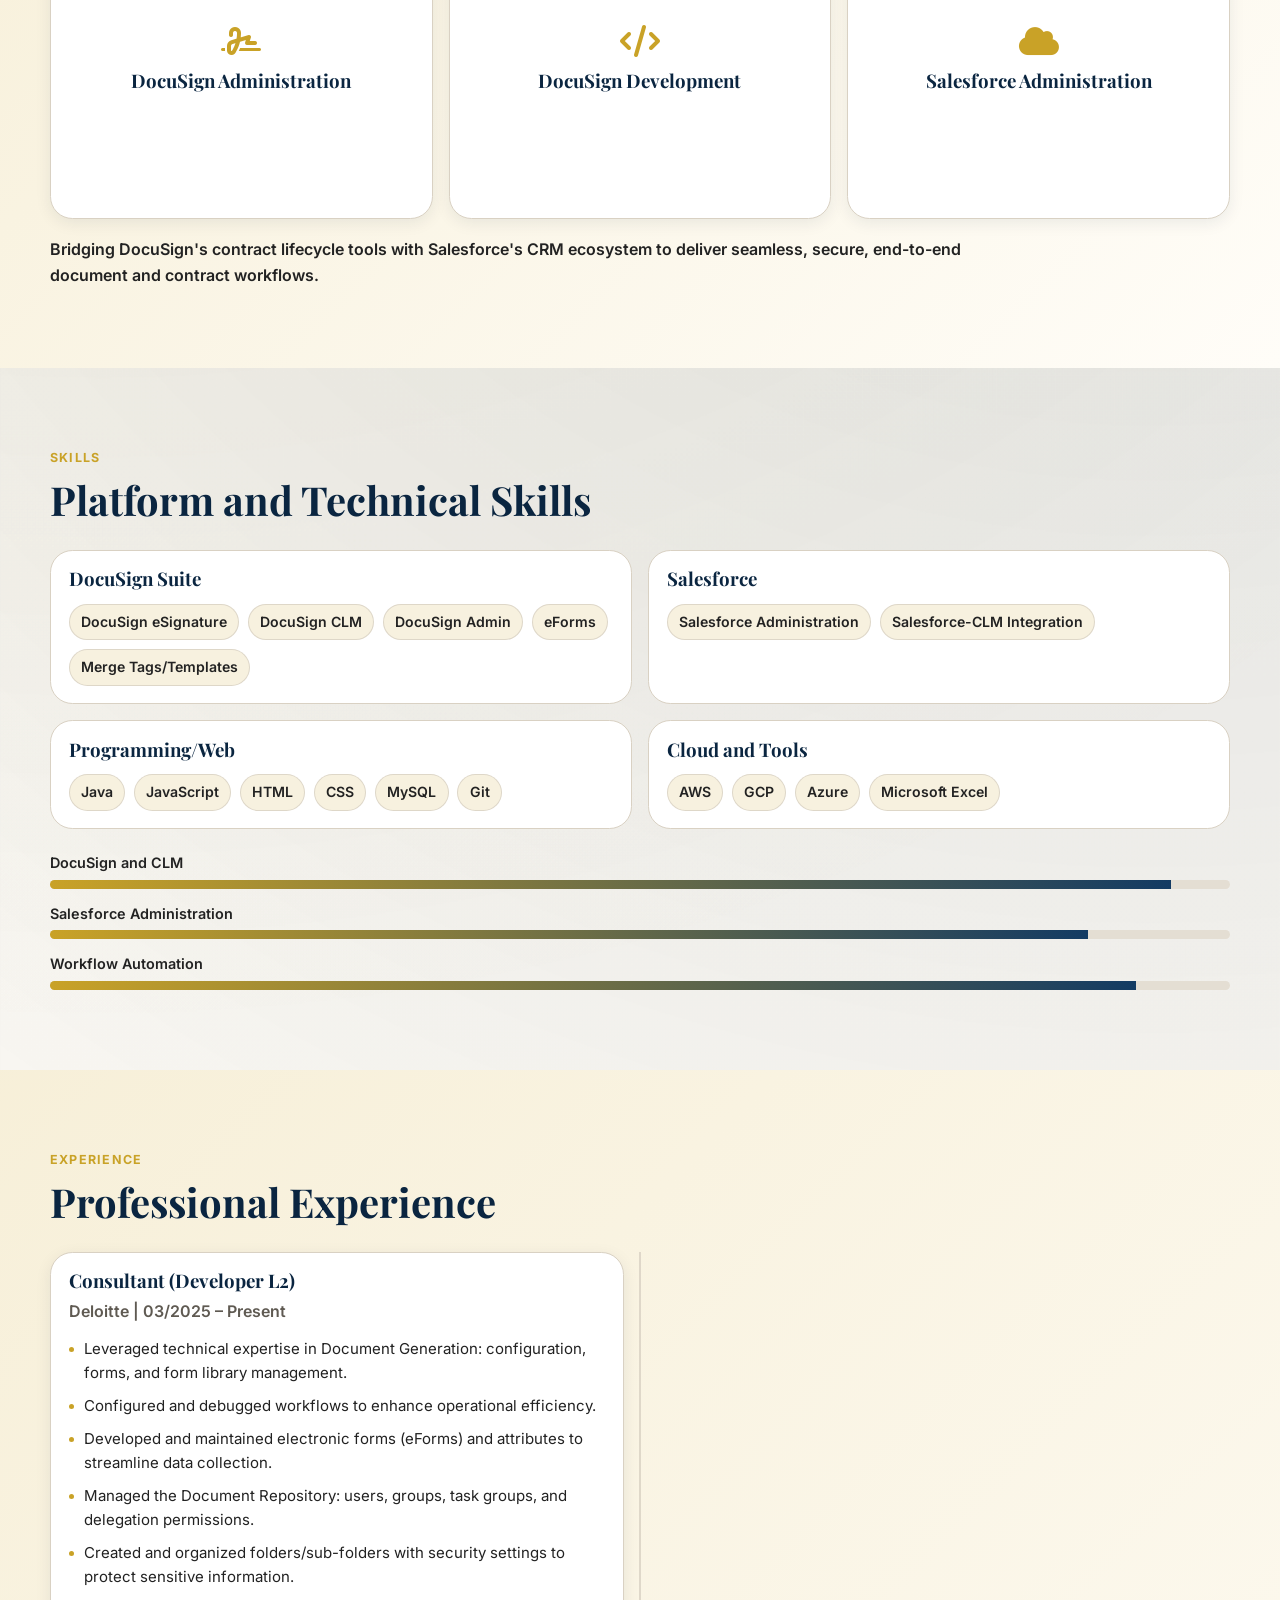
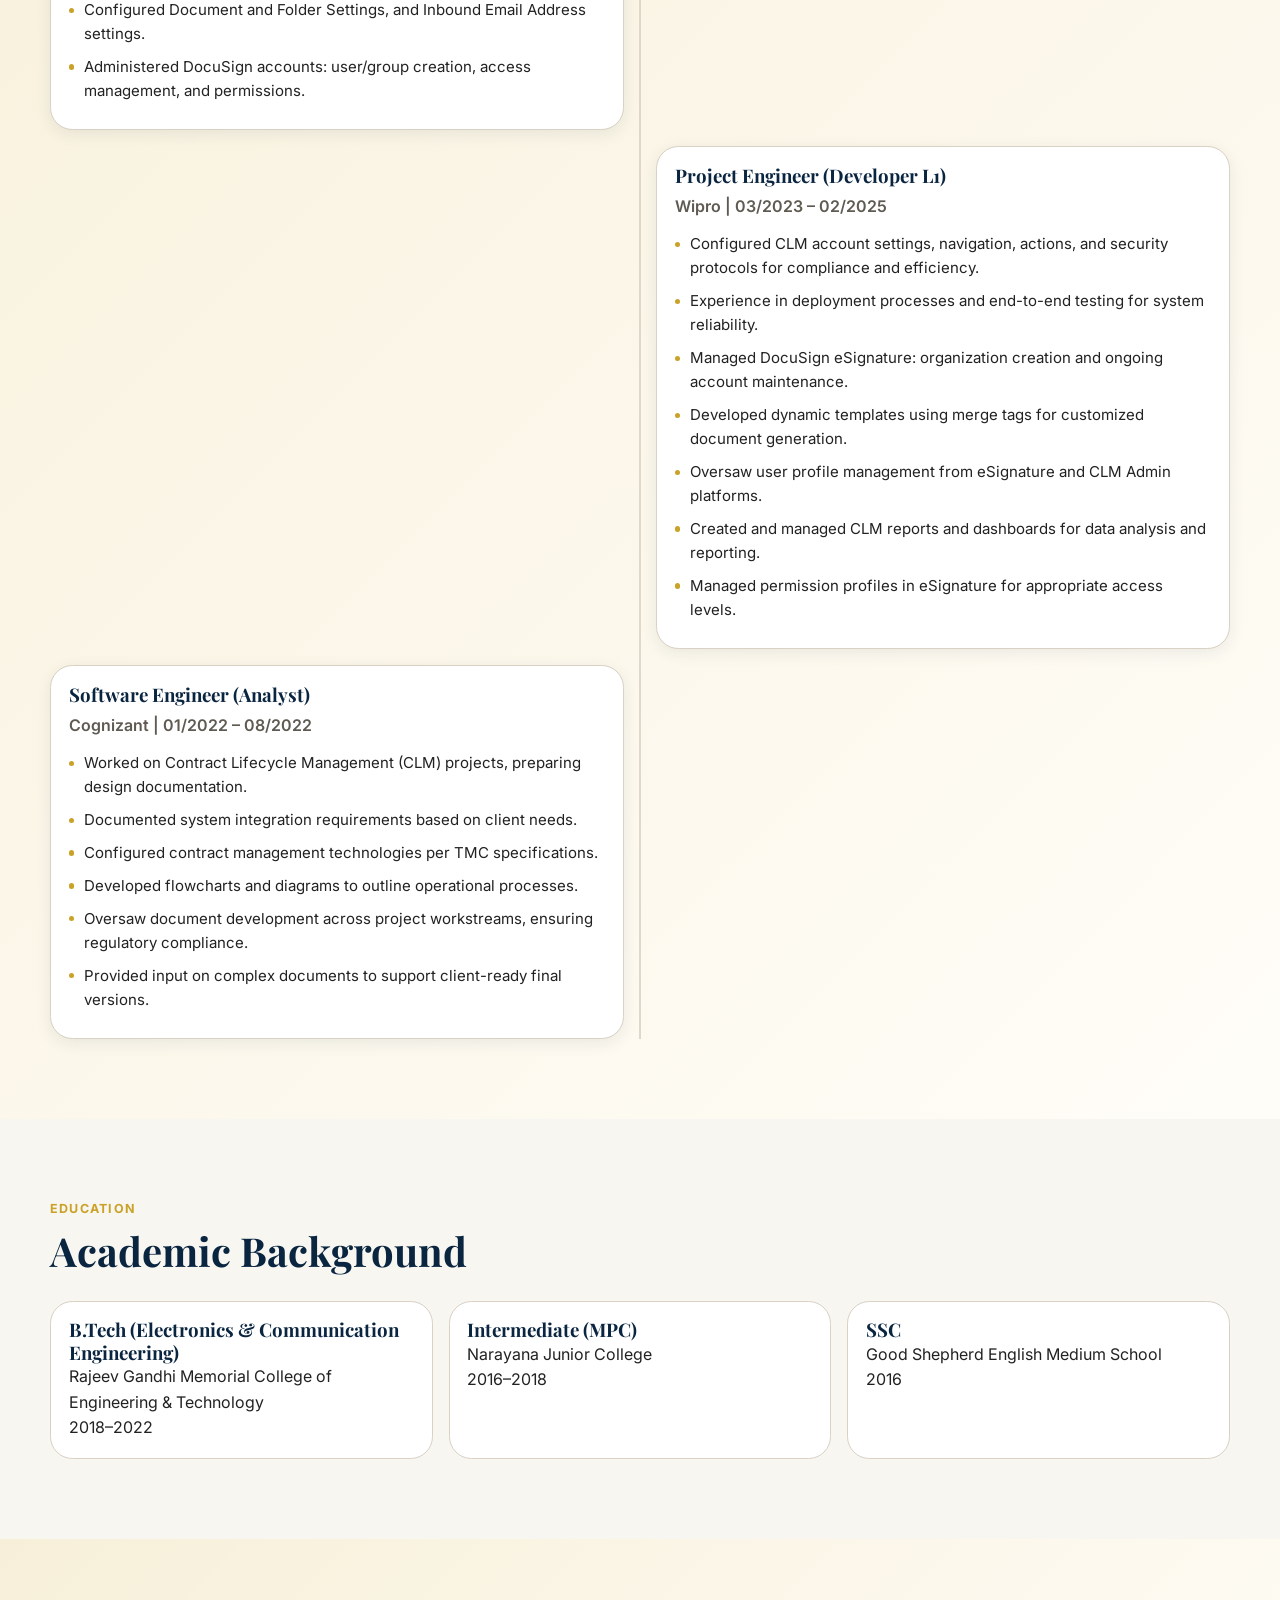
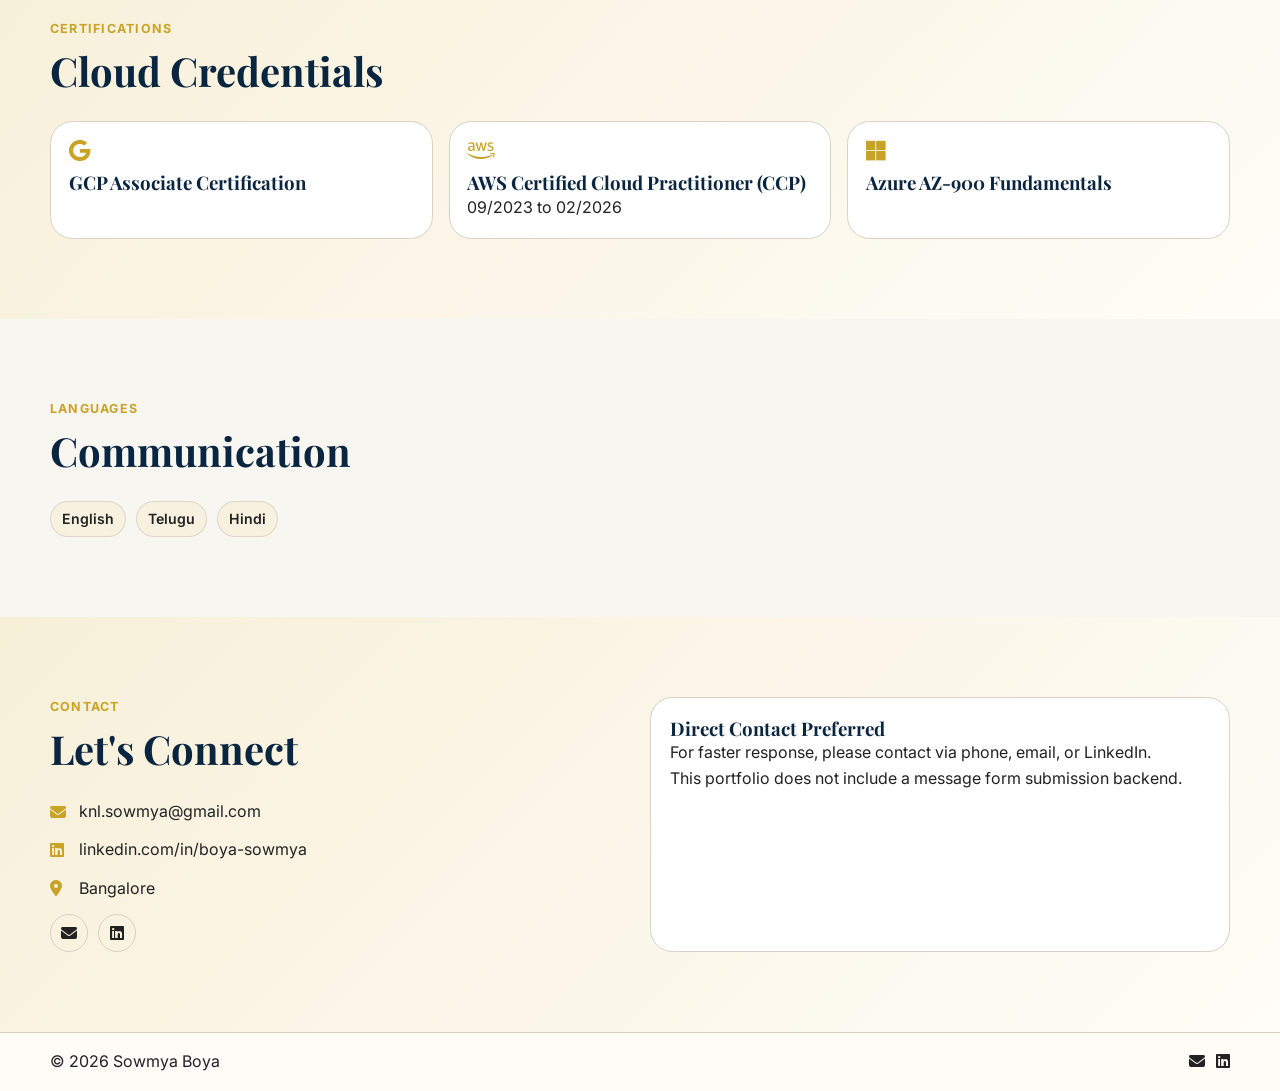
==== commit 083bb0f5: "added" ====
--- a/sowmya/index.html
+++ b/sowmya/index.html
@@ -483,10 +483,6 @@
 
             <ul class="contact-list">
               <li>
-                <i class="fa-solid fa-phone" aria-hidden="true"></i>
-                <a href="tel:+919573274028">+91 9573274028</a>
-              </li>
-              <li>
                 <i class="fa-solid fa-envelope" aria-hidden="true"></i>
                 <a href="mailto:knl.sowmya@gmail.com">knl.sowmya@gmail.com</a>
               </li>
@@ -507,9 +503,6 @@
             </ul>
 
             <div class="contact-icons">
-              <a href="tel:+919573274028" aria-label="Call Sowmya">
-                <i class="fa-solid fa-phone"></i>
-              </a>
               <a href="mailto:knl.sowmya@gmail.com" aria-label="Email Sowmya">
                 <i class="fa-solid fa-envelope"></i>
               </a>
@@ -524,22 +517,15 @@
             </div>
           </div>
 
-          <form class="contact-form reveal delay-1" id="contact-form" novalidate>
-            <label for="name">Name</label>
-            <input id="name" name="name" type="text" required />
-            <p class="error" id="name-error" aria-live="polite"></p>
-
-            <label for="email">Email</label>
-            <input id="email" name="email" type="email" required />
-            <p class="error" id="email-error" aria-live="polite"></p>
-
-            <label for="message">Message</label>
-            <textarea id="message" name="message" rows="5" required></textarea>
-            <p class="error" id="message-error" aria-live="polite"></p>
-
-            <button type="submit" class="btn btn-primary">Send Message</button>
-            <p class="form-status" id="form-status" aria-live="polite"></p>
-          </form>
+          <aside class="contact-form reveal delay-1" aria-label="Contact preference">
+            <h3>Direct Contact Preferred</h3>
+            <p>
+              For faster response, please contact via phone, email, or LinkedIn.
+            </p>
+            <p>
+              This portfolio does not include a message form submission backend.
+            </p>
+          </aside>
         </div>
       </section>
     </main>
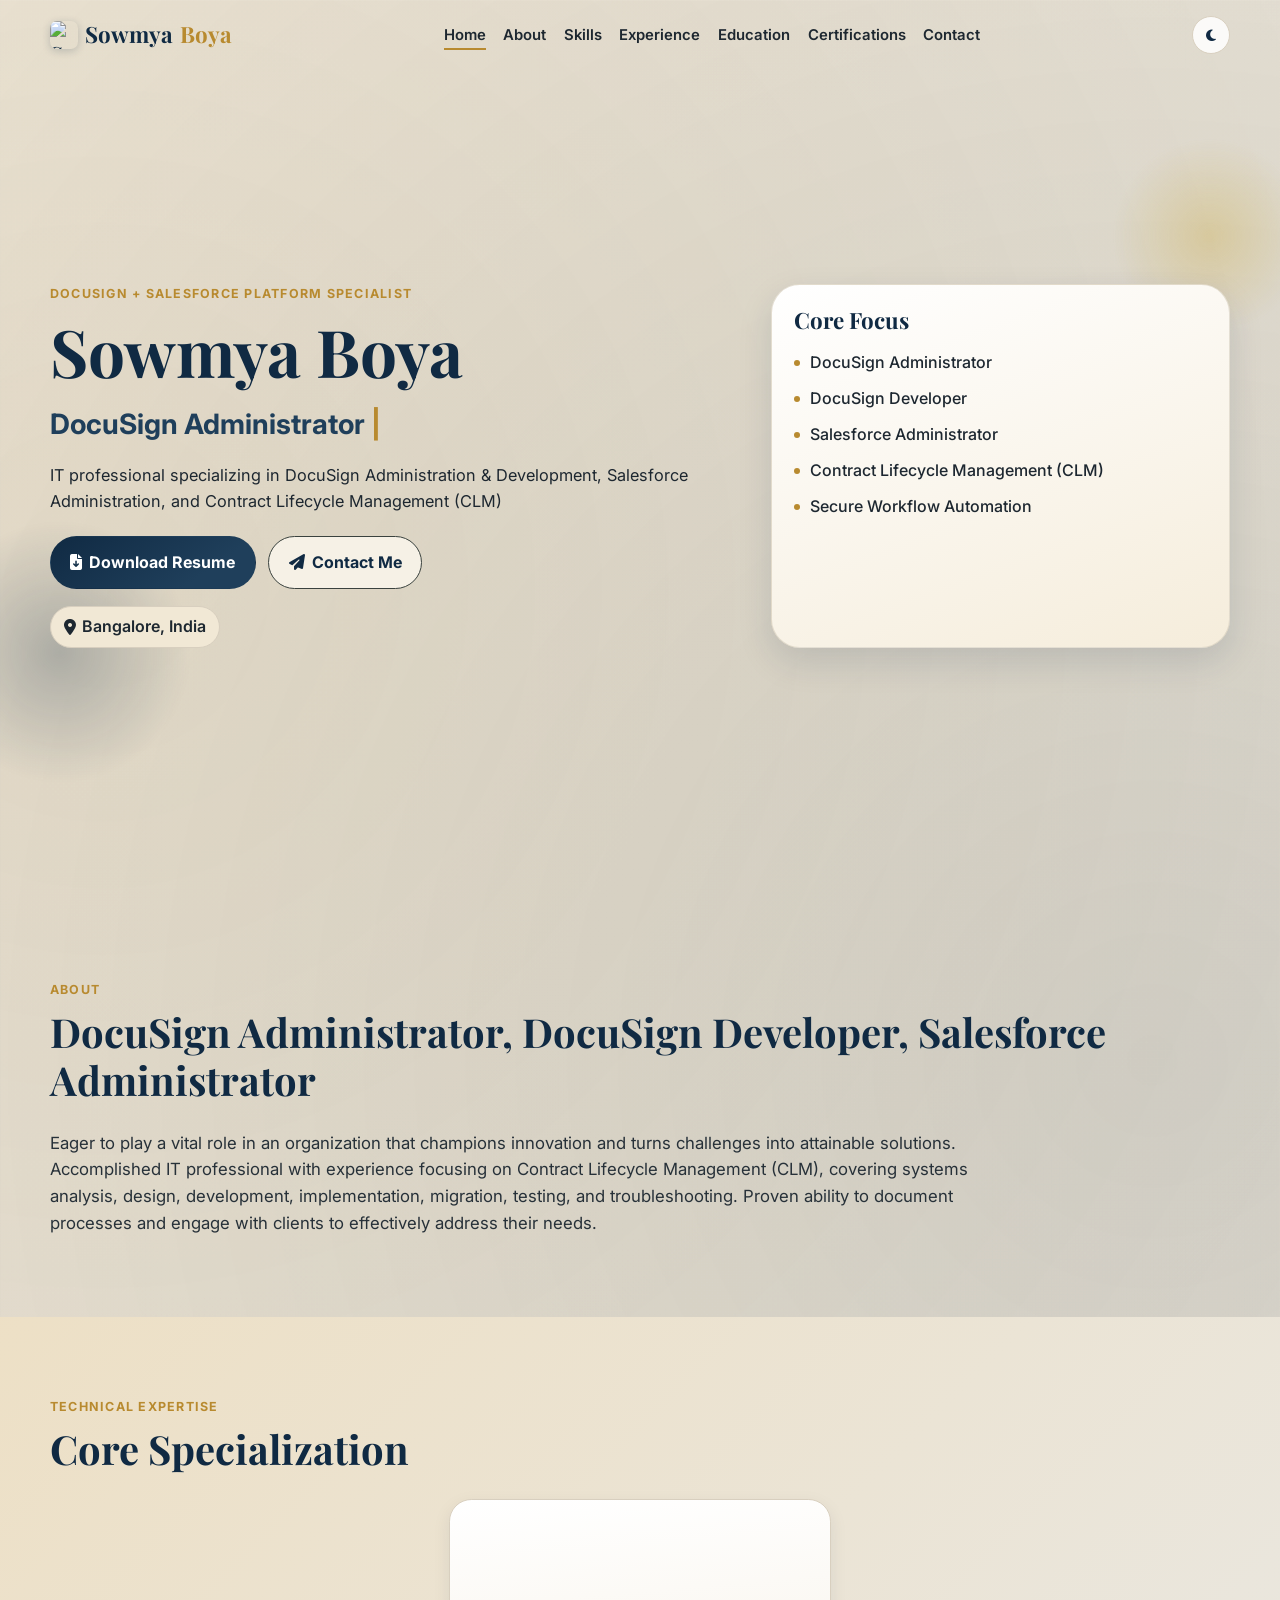
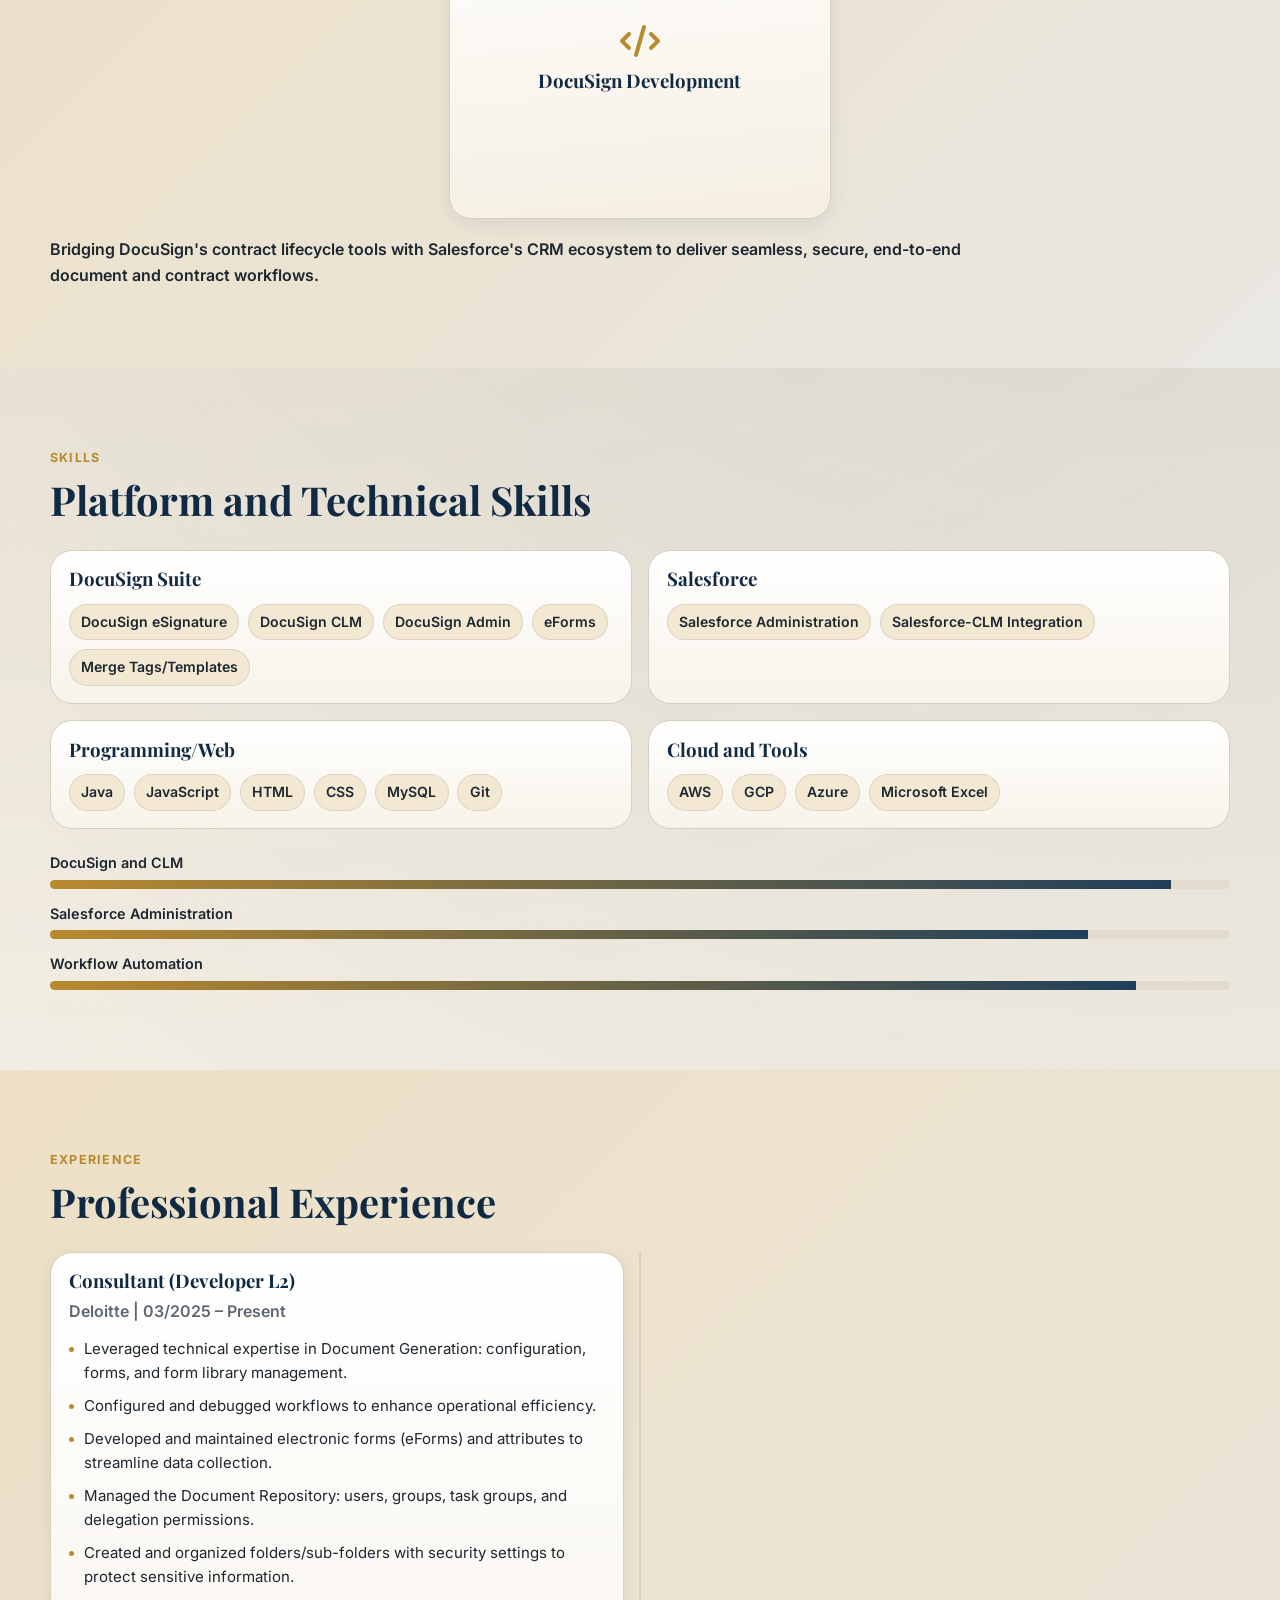
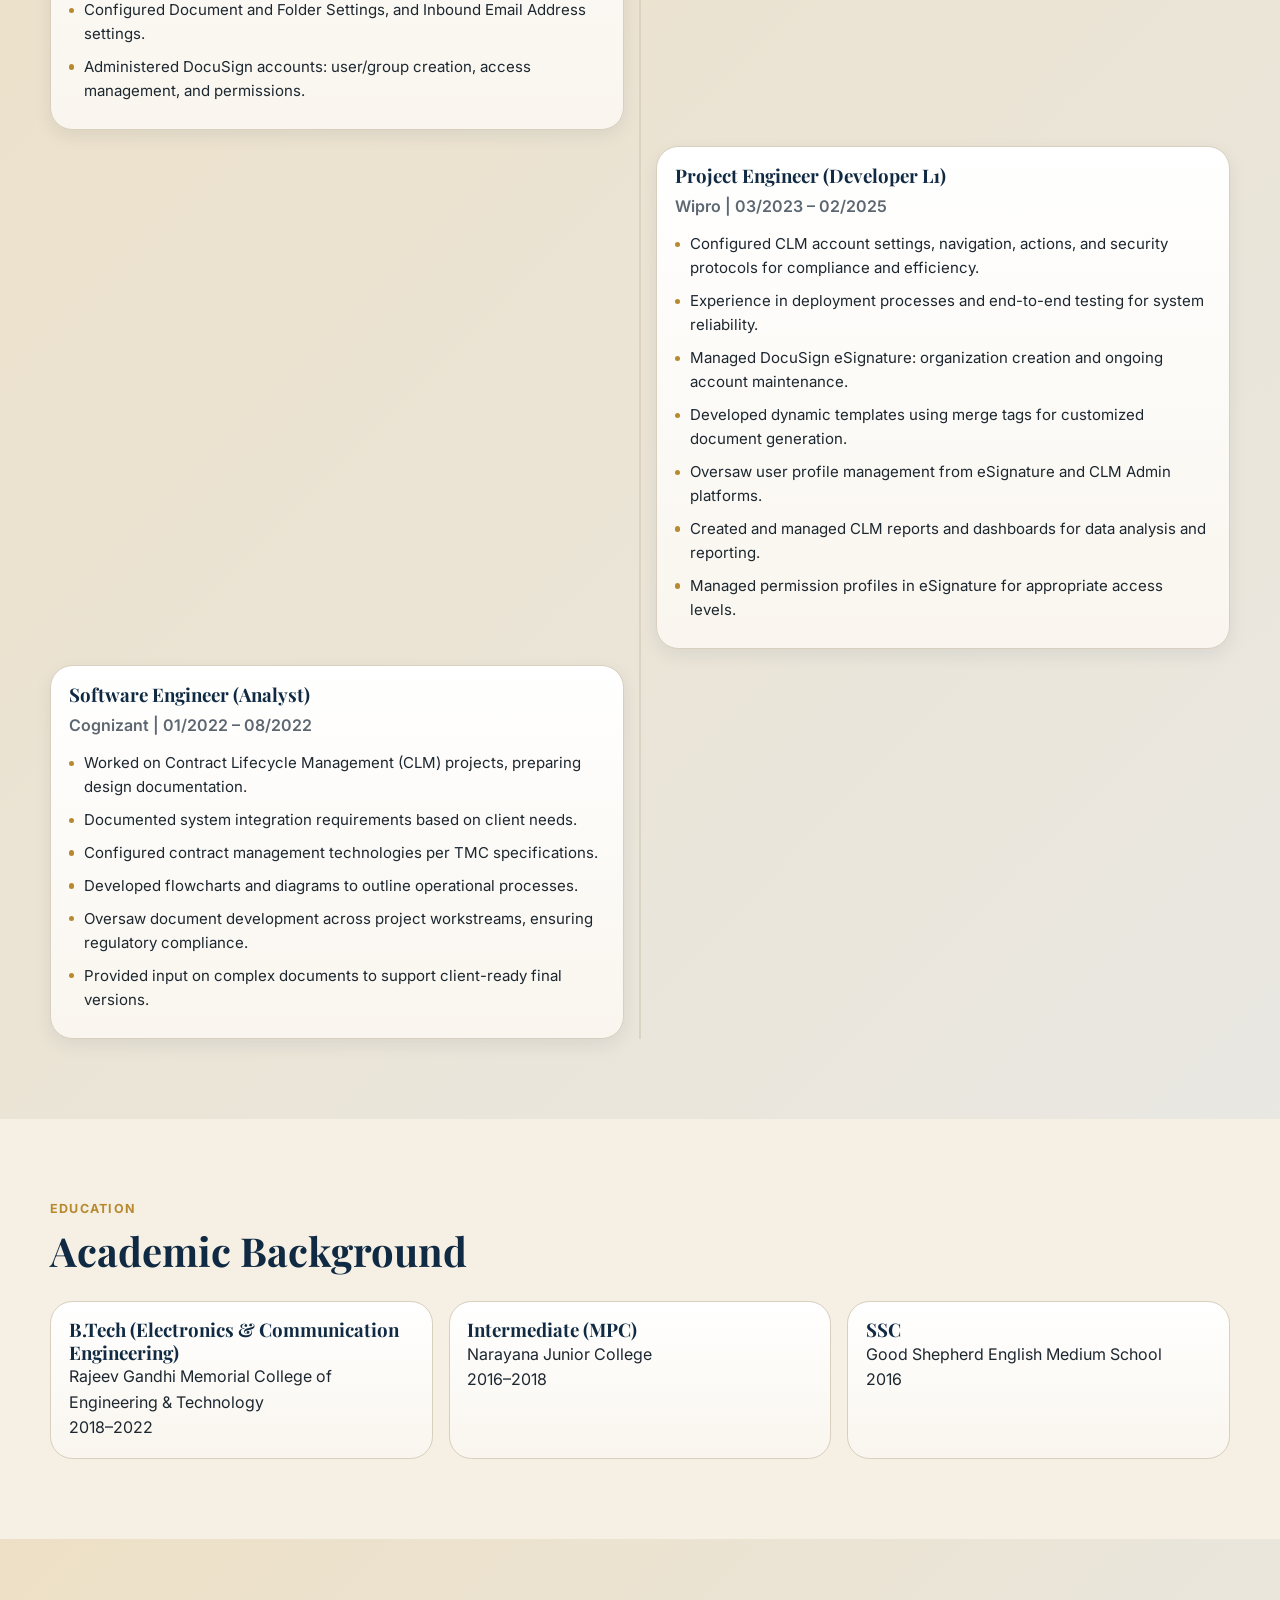
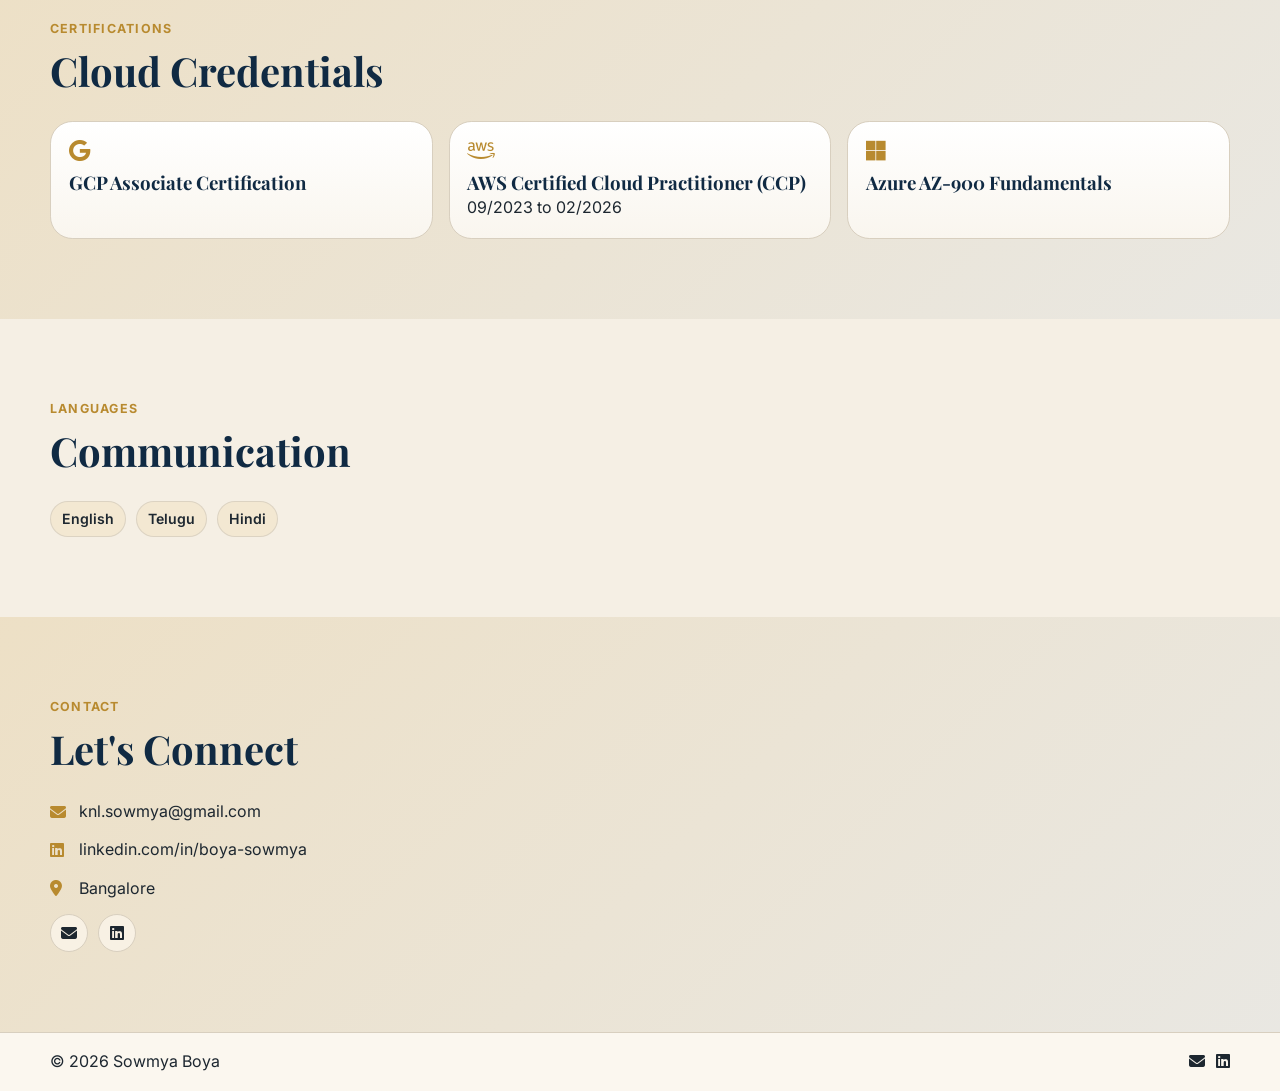
==== commit a6f1145b: "added" ====
--- a/sowmya/index.html
+++ b/sowmya/index.html
@@ -25,6 +25,8 @@
       property="og:description"
       content="DocuSign and Salesforce specialist portfolio focused on CLM, eSignature workflows, and enterprise contract operations."
     />
+    <link rel="icon" type="image/png" href="images/image.png" />
+    <link rel="shortcut icon" href="images/image.png" />
 
     <link rel="preconnect" href="https://fonts.googleapis.com" />
     <link rel="preconnect" href="https://fonts.gstatic.com" crossorigin />
@@ -48,6 +50,13 @@
       <nav class="navbar" id="navbar" aria-label="Primary">
         <div class="container nav-wrap">
           <a href="#home" class="brand" aria-label="Sowmya Boya home">
+            <img
+              src="images/image.png"
+              alt="Sowmya Boya brand icon"
+              class="brand-mark"
+              width="28"
+              height="28"
+            />
             Sowmya <span>Boya</span>
           </a>
 
@@ -474,7 +483,7 @@
       </section>
 
       <section class="section special" id="contact">
-        <div class="container contact-grid">
+        <div class="container contact-grid single-col">
           <div class="contact-info reveal">
             <div class="section-head left">
               <p class="kicker">Contact</p>
@@ -517,15 +526,6 @@
             </div>
           </div>
 
-          <aside class="contact-form reveal delay-1" aria-label="Contact preference">
-            <h3>Direct Contact Preferred</h3>
-            <p>
-              For faster response, please contact via phone, email, or LinkedIn.
-            </p>
-            <p>
-              This portfolio does not include a message form submission backend.
-            </p>
-          </aside>
         </div>
       </section>
     </main>
--- a/sowmya/css/style.css
+++ b/sowmya/css/style.css
@@ -1,15 +1,16 @@
 :root {
-  --navy: #0a2540;
-  --navy-soft: #133b63;
-  --gold: #c9a227;
-  --cream: #f8f6f1;
-  --charcoal: #222222;
+  --navy: #102a43;
+  --navy-soft: #1f3f5b;
+  --gold: #b88a2f;
+  --gold-soft: #d6b36a;
+  --cream: #f5efe4;
+  --charcoal: #1d2730;
   --white: #ffffff;
-  --muted: #5f5a52;
-  --line: #d9d1c3;
+  --muted: #5d6772;
+  --line: #d8cfbf;
 
   --bg: var(--cream);
-  --surface: #fffdf8;
+  --surface: #fcf8f0;
   --text: var(--charcoal);
   --heading: var(--navy);
   --card: var(--white);
@@ -19,9 +20,9 @@
   --radius-lg: 1.4rem;
   --radius-xl: 1.8rem;
 
-  --shadow-sm: 0 4px 16px rgba(10, 37, 64, 0.08);
-  --shadow-md: 0 10px 26px rgba(10, 37, 64, 0.12);
-  --shadow-lg: 0 18px 42px rgba(10, 37, 64, 0.16);
+  --shadow-sm: 0 6px 18px rgba(16, 42, 67, 0.08);
+  --shadow-md: 0 14px 34px rgba(16, 42, 67, 0.13);
+  --shadow-lg: 0 24px 54px rgba(16, 42, 67, 0.18);
 
   --ease: cubic-bezier(0.2, 0.7, 0.2, 1);
   --fast: 220ms;
@@ -31,16 +32,16 @@
 }
 
 [data-theme="dark"] {
-  --bg: #0f1d2d;
-  --surface: #13273d;
-  --text: #f2efe8;
-  --heading: #f5f1e8;
-  --card: #102338;
-  --line: #244161;
-  --muted: #d0c8bc;
-  --shadow-sm: 0 4px 16px rgba(0, 0, 0, 0.25);
-  --shadow-md: 0 10px 26px rgba(0, 0, 0, 0.35);
-  --shadow-lg: 0 18px 42px rgba(0, 0, 0, 0.45);
+  --bg: #111f2f;
+  --surface: #182b41;
+  --text: #ece7dd;
+  --heading: #f5eee1;
+  --card: #16293f;
+  --line: #29435f;
+  --muted: #c7beaf;
+  --shadow-sm: 0 6px 18px rgba(0, 0, 0, 0.28);
+  --shadow-md: 0 14px 34px rgba(0, 0, 0, 0.38);
+  --shadow-lg: 0 24px 54px rgba(0, 0, 0, 0.5);
 }
 
 * {
@@ -56,8 +57,8 @@
   font-family: "Inter", -apple-system, BlinkMacSystemFont, "Segoe UI", sans-serif;
   color: var(--text);
   background:
-    radial-gradient(circle at 8% 10%, rgba(201, 162, 39, 0.1), transparent 38%),
-    radial-gradient(circle at 90% 18%, rgba(10, 37, 64, 0.14), transparent 40%),
+    radial-gradient(circle at 8% 10%, rgba(184, 138, 47, 0.12), transparent 38%),
+    radial-gradient(circle at 90% 18%, rgba(16, 42, 67, 0.16), transparent 42%),
     var(--bg);
   line-height: 1.6;
   overflow-x: hidden;
@@ -119,8 +120,8 @@
 .special {
   background: linear-gradient(
     135deg,
-    color-mix(in srgb, var(--surface) 85%, var(--gold) 15%),
-    var(--surface)
+    color-mix(in srgb, var(--surface) 78%, var(--gold) 22%),
+    color-mix(in srgb, var(--surface) 92%, var(--navy) 8%)
   );
 }
 
@@ -148,7 +149,7 @@
 .summary {
   max-width: 920px;
   font-size: 1.05rem;
-  color: color-mix(in srgb, var(--text) 85%, #666666 15%);
+  color: color-mix(in srgb, var(--text) 87%, #6a7178 13%);
 }
 
 .navbar {
@@ -162,7 +163,7 @@
 
 .navbar.scrolled {
   backdrop-filter: blur(10px);
-  background: color-mix(in srgb, var(--surface) 72%, transparent 28%);
+  background: color-mix(in srgb, var(--surface) 78%, transparent 22%);
   border-bottom: 1px solid color-mix(in srgb, var(--line) 70%, transparent 30%);
   box-shadow: var(--shadow-sm);
 }
@@ -180,10 +181,19 @@
 }
 
 .brand {
+  display: inline-flex;
+  align-items: center;
+  gap: 0.45rem;
   font-family: "Playfair Display", Georgia, serif;
   font-size: 1.4rem;
   font-weight: 700;
   color: var(--heading);
+}
+
+.brand-mark {
+  border-radius: 0.45rem;
+  box-shadow: 0 2px 8px rgba(16, 42, 67, 0.2);
+  flex-shrink: 0;
 }
 
 .brand span {
@@ -243,7 +253,7 @@
   height: 2.4rem;
   display: grid;
   place-items: center;
-  background: color-mix(in srgb, var(--card) 78%, transparent 22%);
+  background: color-mix(in srgb, var(--card) 86%, transparent 14%);
   color: var(--heading);
   transition:
     transform var(--fast) var(--ease),
@@ -331,14 +341,14 @@
 }
 
 .btn-primary {
-  background: linear-gradient(135deg, var(--navy) 0%, var(--navy-soft) 100%);
+  background: linear-gradient(145deg, var(--navy) 0%, var(--navy-soft) 74%);
   color: #ffffff;
 }
 
 .btn-outline {
-  border-color: var(--navy);
+  border-color: color-mix(in srgb, var(--navy) 75%, var(--gold) 25%);
   color: var(--navy);
-  background: transparent;
+  background: color-mix(in srgb, var(--card) 88%, var(--gold) 12%);
 }
 
 .location-badge {
@@ -349,7 +359,7 @@
   padding: 0.45rem 0.8rem;
   border-radius: 999px;
   border: 1px solid var(--line);
-  background: color-mix(in srgb, var(--card) 92%, transparent 8%);
+  background: color-mix(in srgb, var(--card) 80%, var(--gold) 20%);
   font-weight: 600;
 }
 
@@ -359,7 +369,7 @@
   background: linear-gradient(
     160deg,
     color-mix(in srgb, var(--card) 84%, #ffffff 16%),
-    color-mix(in srgb, var(--card) 90%, var(--gold) 10%)
+    color-mix(in srgb, var(--card) 76%, var(--gold-soft) 24%)
   );
   box-shadow: var(--shadow-md);
   padding: 1.4rem;
@@ -442,7 +452,11 @@
   inset: 0;
   border-radius: var(--radius-lg);
   border: 1px solid var(--line);
-  background: var(--card);
+  background: linear-gradient(
+    175deg,
+    color-mix(in srgb, var(--card) 94%, #ffffff 6%),
+    color-mix(in srgb, var(--card) 86%, var(--gold) 14%)
+  );
   padding: 1.2rem;
   backface-visibility: hidden;
   box-shadow: var(--shadow-sm);
@@ -496,7 +510,11 @@
 }
 
 .skill-group {
-  background: var(--card);
+  background: linear-gradient(
+    180deg,
+    color-mix(in srgb, var(--card) 96%, #ffffff 4%),
+    color-mix(in srgb, var(--card) 90%, var(--gold) 10%)
+  );
   border: 1px solid var(--line);
   border-radius: var(--radius-lg);
   padding: 1.1rem;
@@ -523,7 +541,7 @@
 .tags span,
 .language-tags span {
   border: 1px solid color-mix(in srgb, var(--line) 80%, transparent 20%);
-  background: color-mix(in srgb, var(--card) 85%, var(--gold) 15%);
+  background: color-mix(in srgb, var(--card) 70%, var(--gold-soft) 30%);
   border-radius: 999px;
   padding: 0.38rem 0.7rem;
   font-size: 0.88rem;
@@ -600,7 +618,11 @@
   border: 1px solid var(--line);
   border-radius: var(--radius-lg);
   padding: 1.1rem;
-  background: var(--card);
+  background: linear-gradient(
+    180deg,
+    color-mix(in srgb, var(--card) 96%, #ffffff 4%),
+    color-mix(in srgb, var(--card) 92%, var(--gold) 8%)
+  );
   box-shadow: var(--shadow-sm);
 }
 
@@ -639,7 +661,11 @@
 .cert-card {
   border: 1px solid var(--line);
   border-radius: var(--radius-lg);
-  background: var(--card);
+  background: linear-gradient(
+    180deg,
+    color-mix(in srgb, var(--card) 96%, #ffffff 4%),
+    color-mix(in srgb, var(--card) 92%, var(--gold) 8%)
+  );
   padding: 1.1rem;
   transition:
     transform var(--fast) var(--ease),
@@ -668,6 +694,10 @@
   display: grid;
   gap: 1.2rem;
   grid-template-columns: 1fr 1fr;
+}
+
+.contact-grid.single-col {
+  grid-template-columns: 1fr;
 }
 
 .contact-list li {
@@ -693,6 +723,7 @@
   height: 2.4rem;
   border: 1px solid var(--line);
   border-radius: 50%;
+  background: color-mix(in srgb, var(--card) 82%, var(--gold-soft) 18%);
   display: grid;
   place-items: center;
   transition:
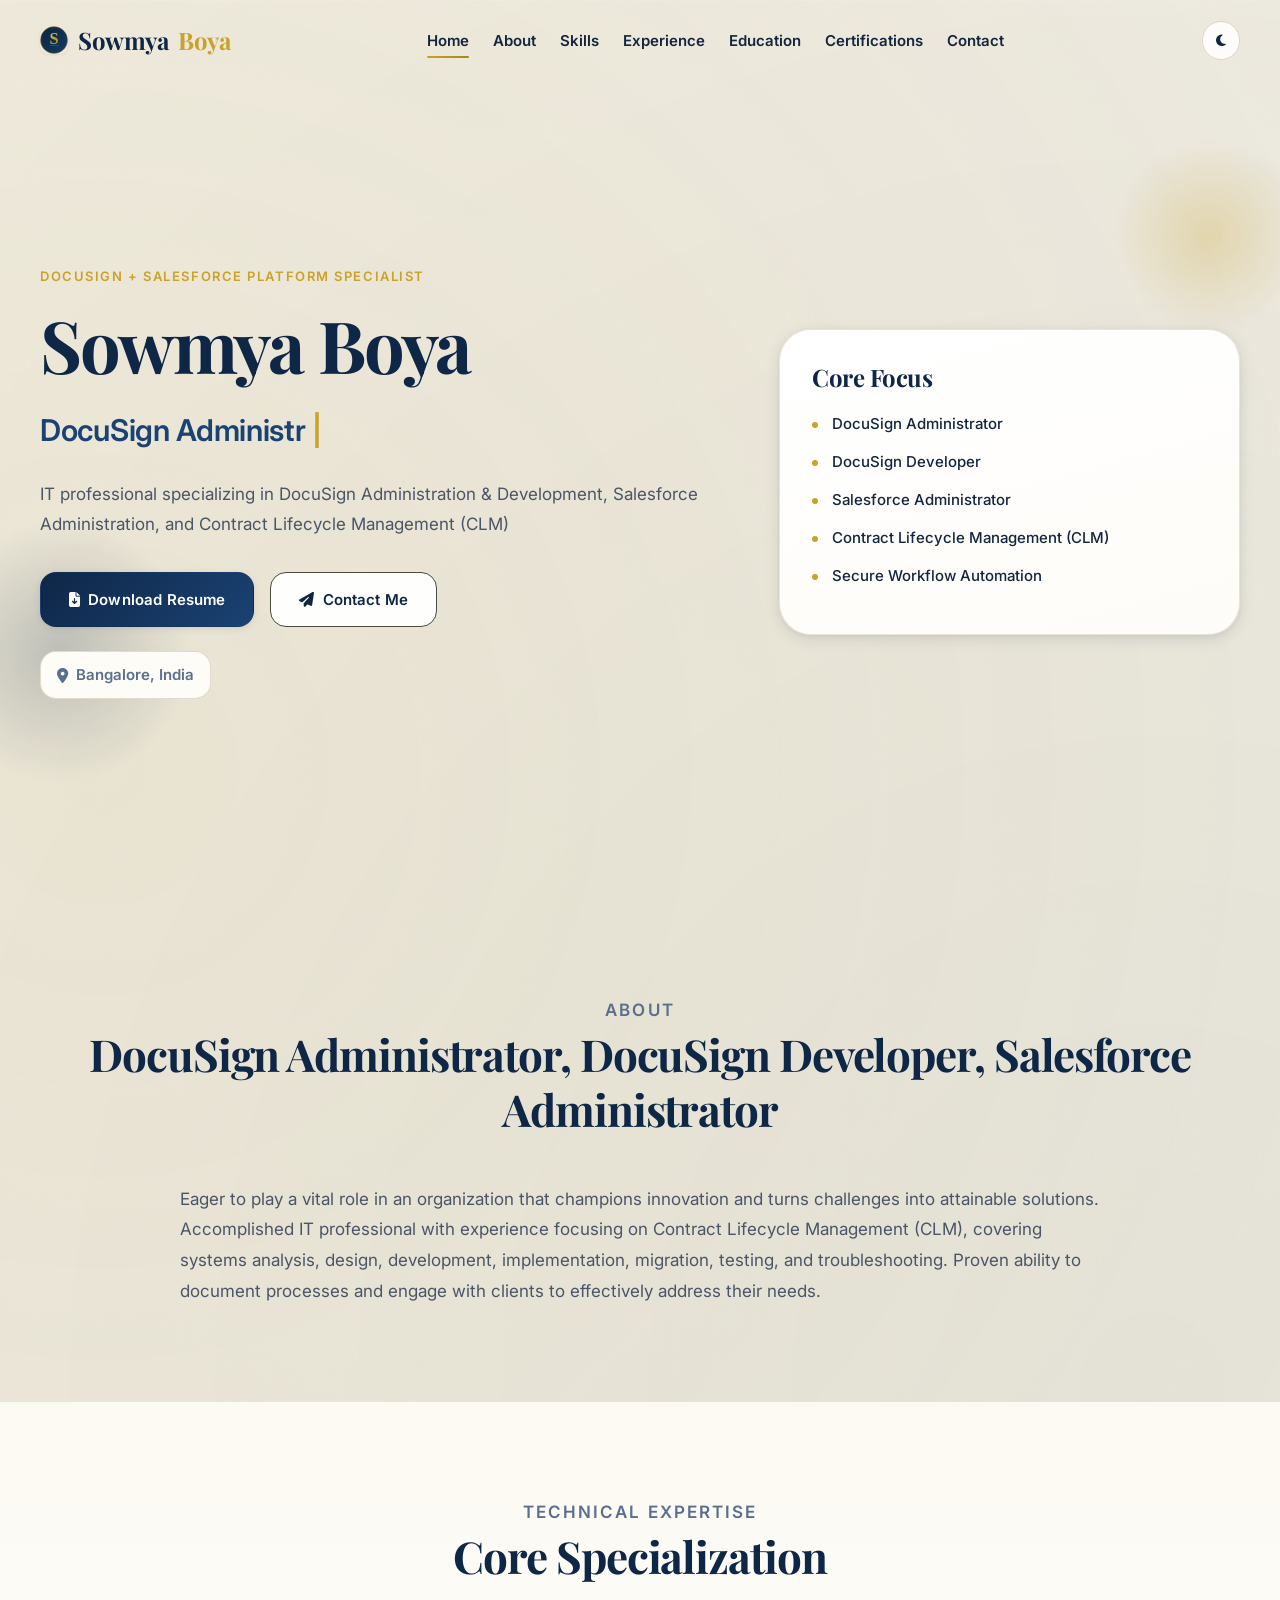
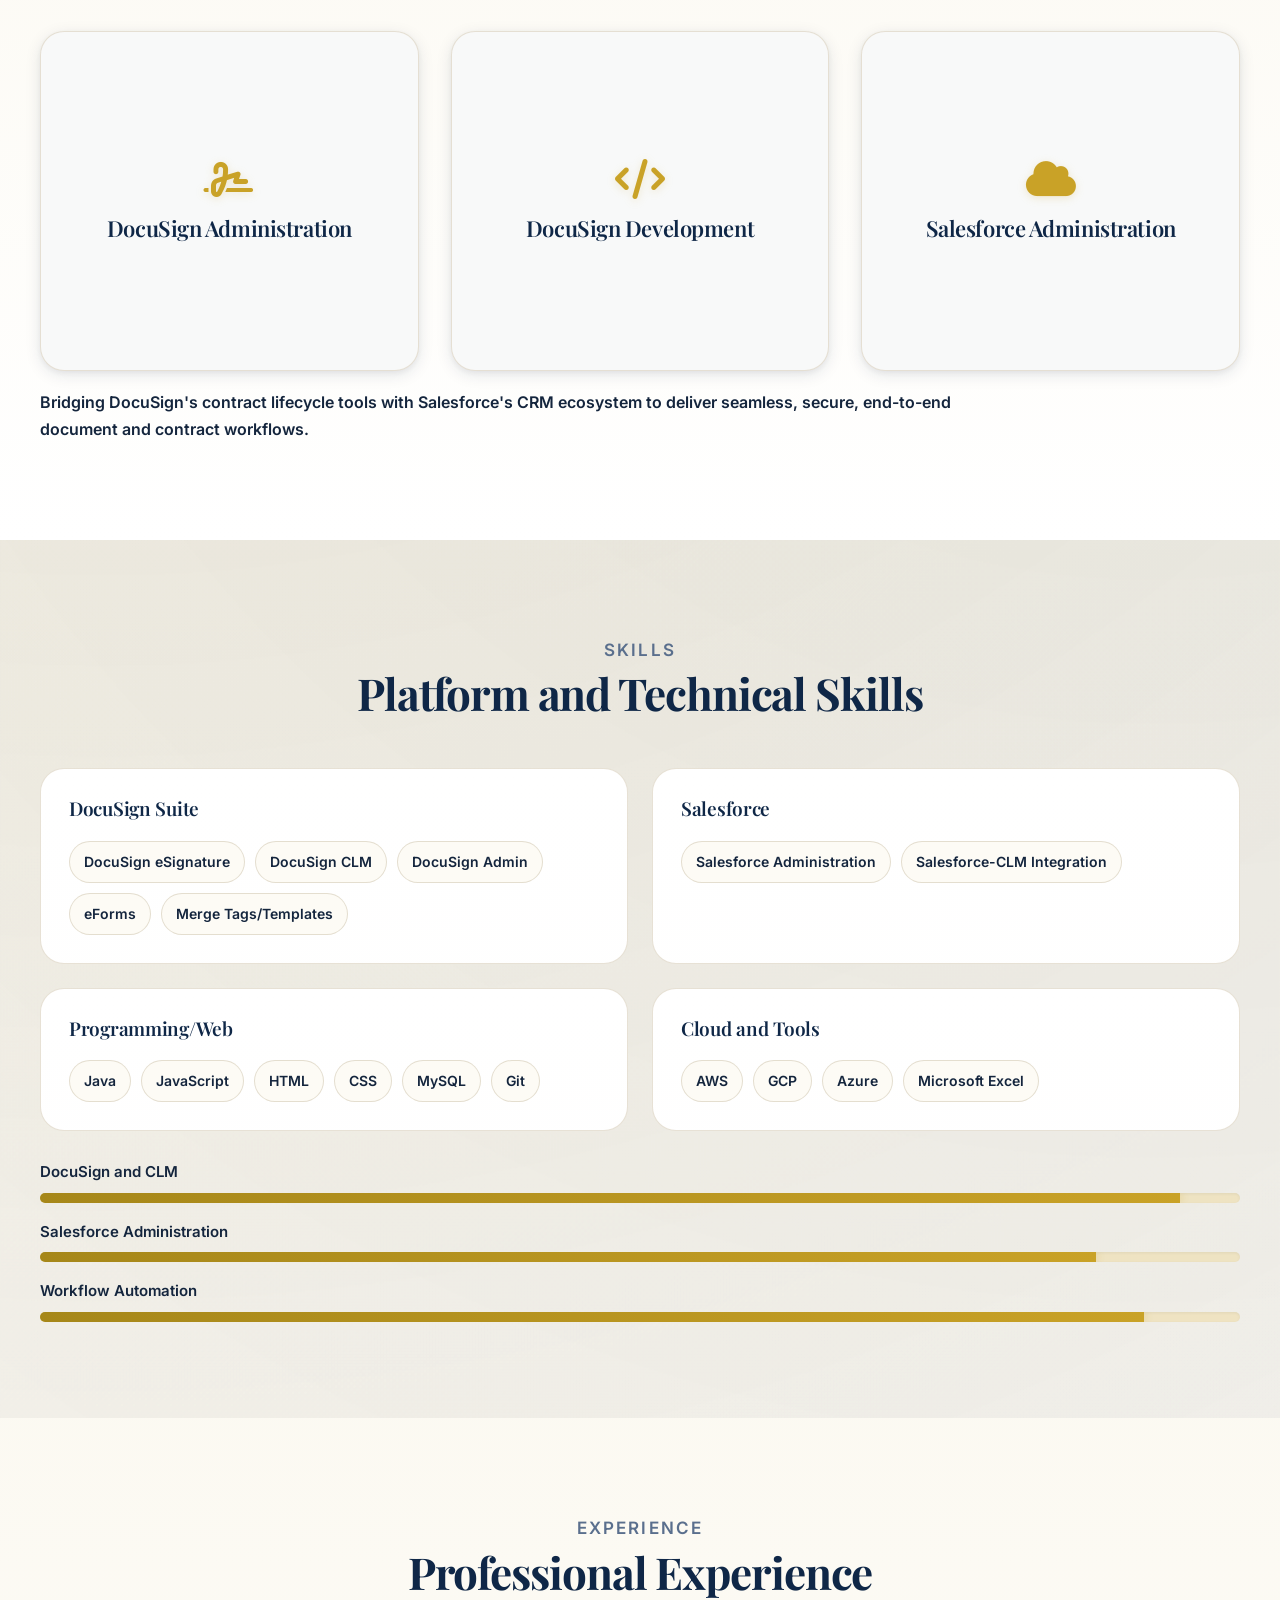
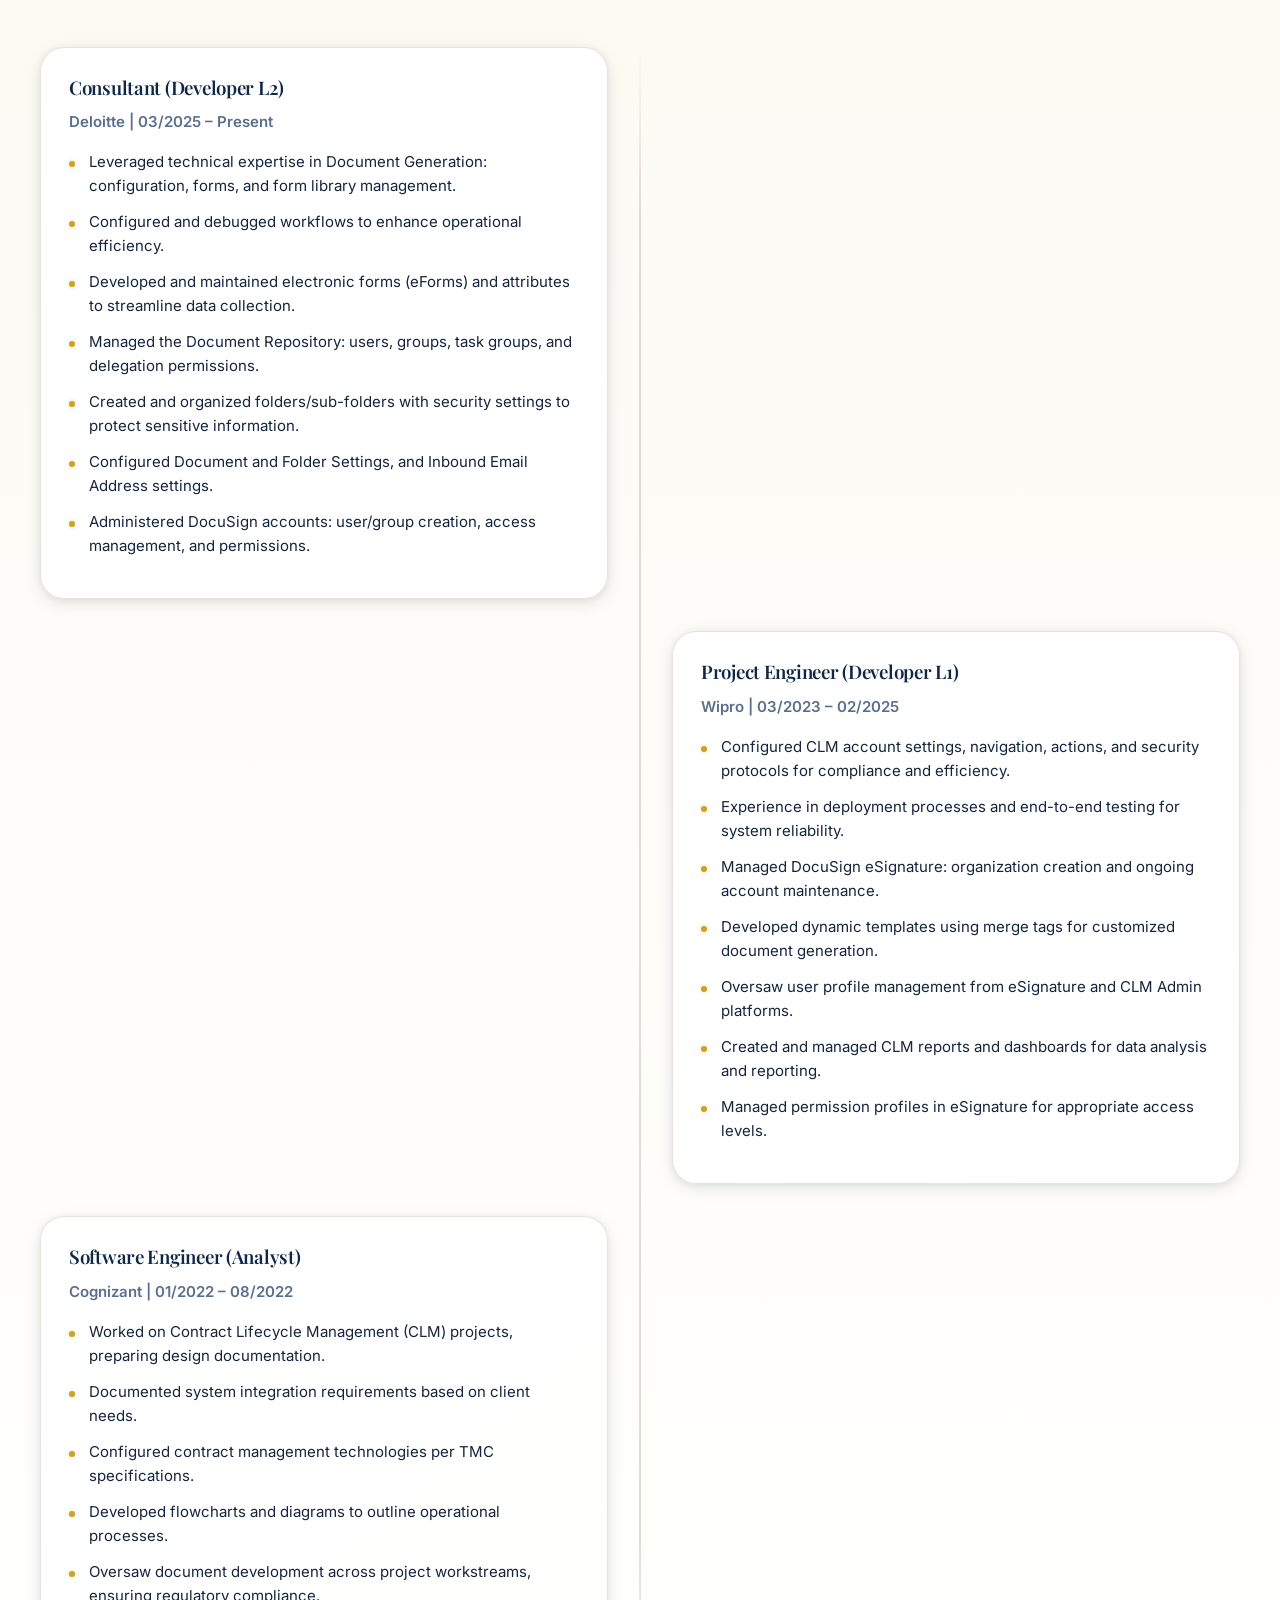
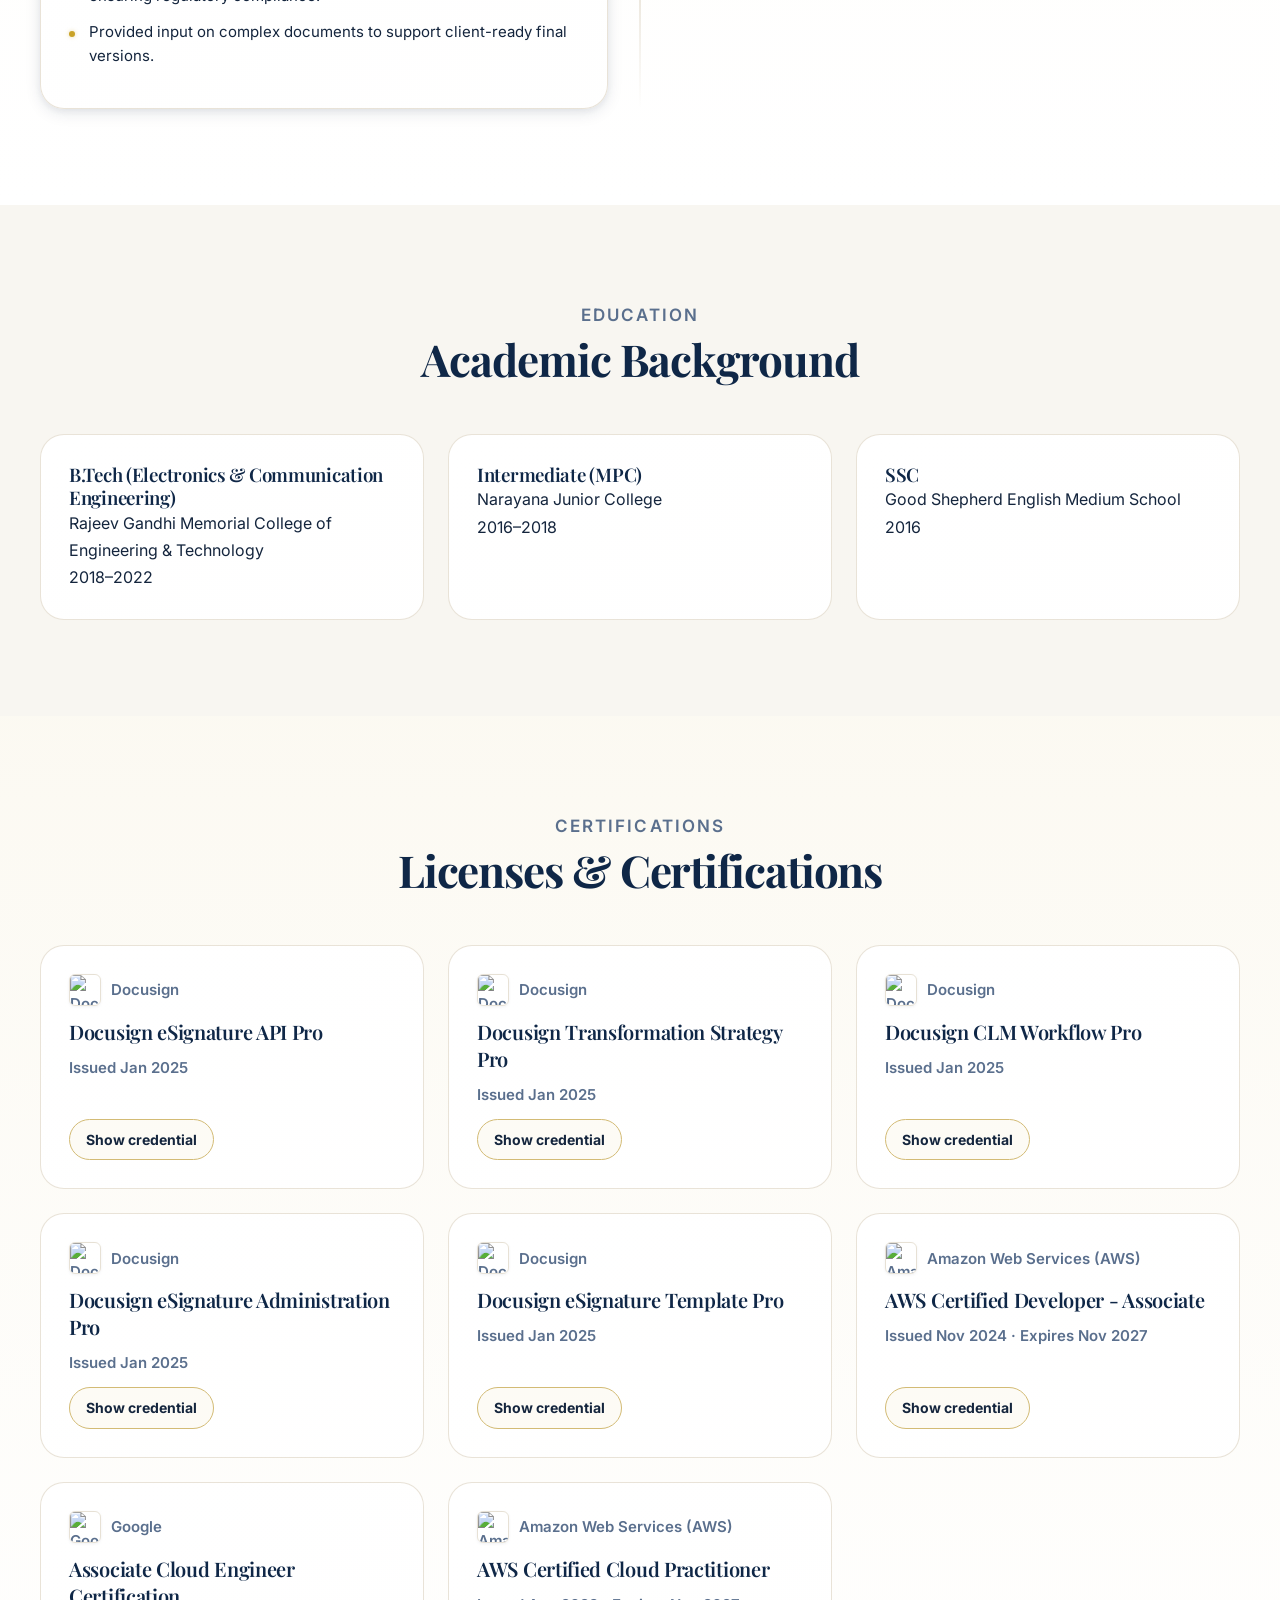
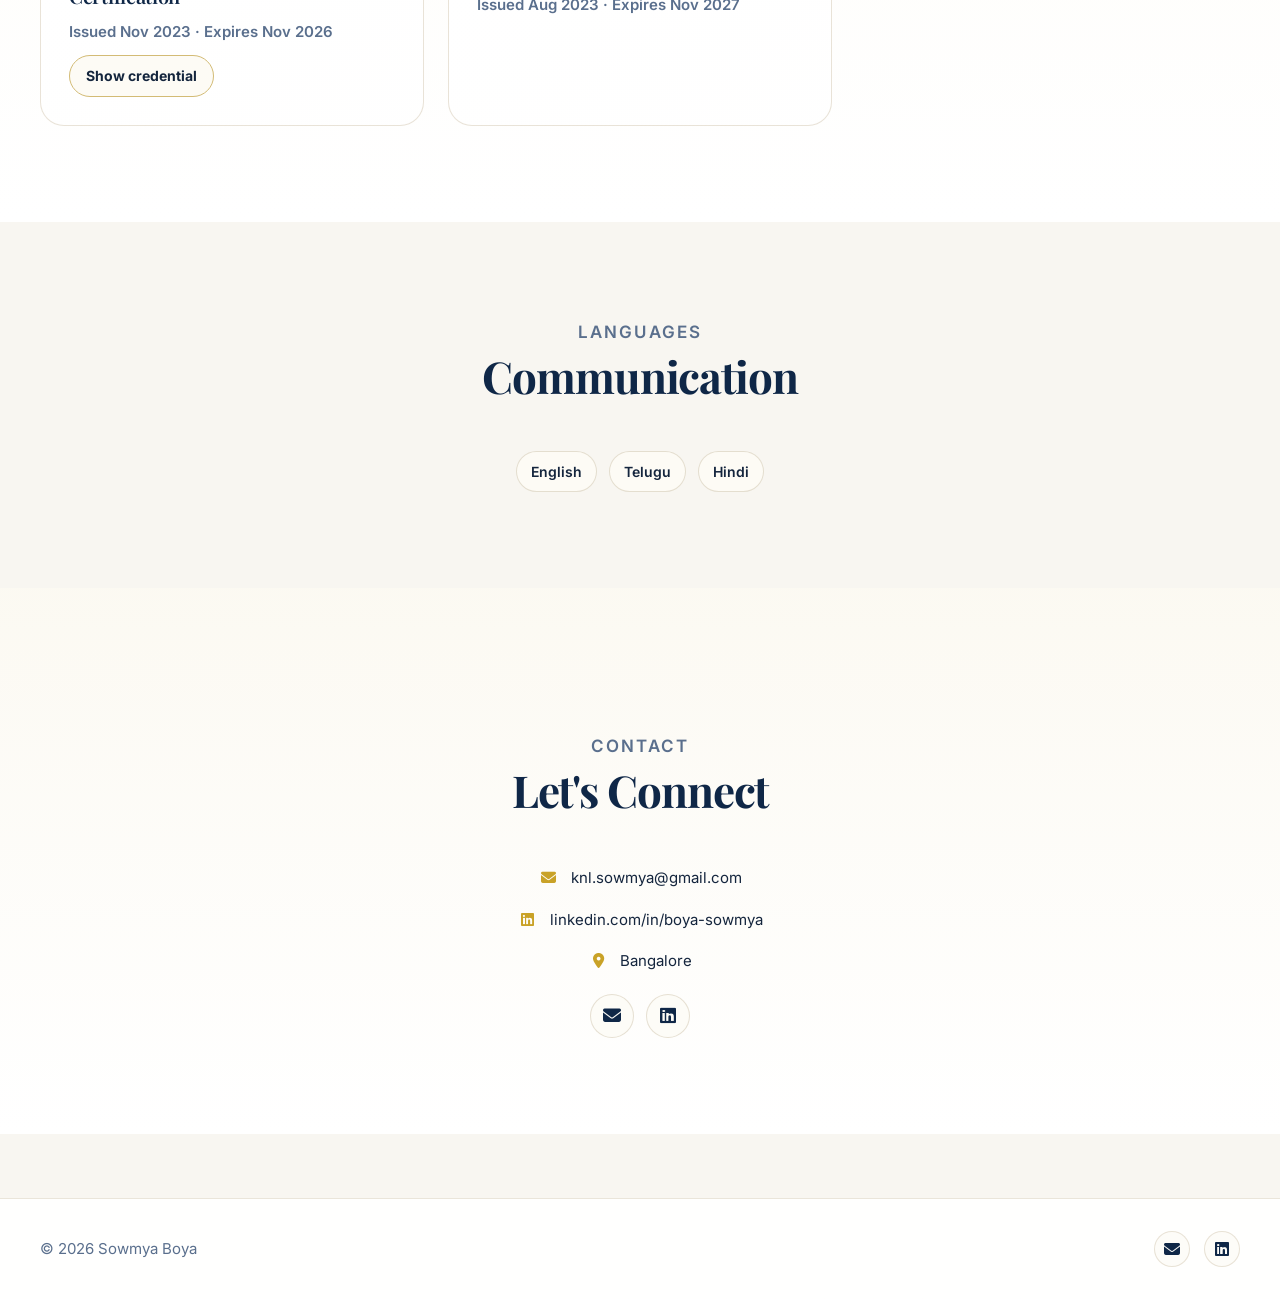
==== commit d1a6abbe: "added" ====
--- a/sowmya/index.html
+++ b/sowmya/index.html
@@ -25,8 +25,8 @@
       property="og:description"
       content="DocuSign and Salesforce specialist portfolio focused on CLM, eSignature workflows, and enterprise contract operations."
     />
-    <link rel="icon" type="image/png" href="images/image.png" />
-    <link rel="shortcut icon" href="images/image.png" />
+    <link rel="icon" type="image/svg+xml" href="images/s-icon.svg?v=2" />
+    <link rel="shortcut icon" href="images/s-icon.svg?v=2" />
 
     <link rel="preconnect" href="https://fonts.googleapis.com" />
     <link rel="preconnect" href="https://fonts.gstatic.com" crossorigin />
@@ -51,7 +51,7 @@
         <div class="container nav-wrap">
           <a href="#home" class="brand" aria-label="Sowmya Boya home">
             <img
-              src="images/image.png"
+              src="images/s-icon.svg"
               alt="Sowmya Boya brand icon"
               class="brand-mark"
               width="28"
@@ -448,21 +448,168 @@
         <div class="container">
           <div class="section-head reveal">
             <p class="kicker">Certifications</p>
-            <h2>Cloud Credentials</h2>
+            <h2>Licenses & Certifications</h2>
           </div>
           <div class="cert-grid">
             <article class="cert-card reveal">
-              <i class="fa-brands fa-google" aria-hidden="true"></i>
-              <h3>GCP Associate Certification</h3>
+              <div class="cert-brand">
+                <img
+                  src="https://media.licdn.com/dms/image/v2/D560BAQFJh4R0ibULEg/company-logo_100_100/company-logo_100_100/0/1712837162469/docusign_logo?e=1787788800&v=beta&t=a-fZabKnUjTuewv4bgekZPv_6x7sgOKsVceSNZnFy2I"
+                  alt="Docusign logo"
+                  loading="lazy"
+                  decoding="async"
+                />
+                <span>Docusign</span>
+              </div>
+              <h3>Docusign eSignature API Pro</h3>
+              <p class="cert-meta">Issued Jan 2025</p>
+              <a
+                class="cert-link"
+                href="https://www.credly.com/badges/21cf05b4-b7f2-4eb5-9b0d-b5f96b537515/linked_in_profile"
+                target="_blank"
+                rel="noopener noreferrer"
+              >
+                Show credential
+              </a>
             </article>
             <article class="cert-card reveal delay-1">
-              <i class="fa-brands fa-aws" aria-hidden="true"></i>
-              <h3>AWS Certified Cloud Practitioner (CCP)</h3>
-              <p>09/2023 to 02/2026</p>
+              <div class="cert-brand">
+                <img
+                  src="https://media.licdn.com/dms/image/v2/D560BAQFJh4R0ibULEg/company-logo_100_100/company-logo_100_100/0/1712837162469/docusign_logo?e=1787788800&v=beta&t=a-fZabKnUjTuewv4bgekZPv_6x7sgOKsVceSNZnFy2I"
+                  alt="Docusign logo"
+                  loading="lazy"
+                  decoding="async"
+                />
+                <span>Docusign</span>
+              </div>
+              <h3>Docusign Transformation Strategy Pro</h3>
+              <p class="cert-meta">Issued Jan 2025</p>
+              <a
+                class="cert-link"
+                href="https://www.credly.com/badges/500e47cd-160c-4325-af64-75e42ab6e73b/linked_in_profile"
+                target="_blank"
+                rel="noopener noreferrer"
+              >
+                Show credential
+              </a>
             </article>
             <article class="cert-card reveal delay-2">
-              <i class="fa-brands fa-microsoft" aria-hidden="true"></i>
-              <h3>Azure AZ-900 Fundamentals</h3>
+              <div class="cert-brand">
+                <img
+                  src="https://media.licdn.com/dms/image/v2/D560BAQFJh4R0ibULEg/company-logo_100_100/company-logo_100_100/0/1712837162469/docusign_logo?e=1787788800&v=beta&t=a-fZabKnUjTuewv4bgekZPv_6x7sgOKsVceSNZnFy2I"
+                  alt="Docusign logo"
+                  loading="lazy"
+                  decoding="async"
+                />
+                <span>Docusign</span>
+              </div>
+              <h3>Docusign CLM Workflow Pro</h3>
+              <p class="cert-meta">Issued Jan 2025</p>
+              <a
+                class="cert-link"
+                href="https://www.credly.com/badges/18f09cae-f99b-469e-99b2-47f95436b64d/linked_in_profile"
+                target="_blank"
+                rel="noopener noreferrer"
+              >
+                Show credential
+              </a>
+            </article>
+            <article class="cert-card reveal">
+              <div class="cert-brand">
+                <img
+                  src="https://media.licdn.com/dms/image/v2/D560BAQFJh4R0ibULEg/company-logo_100_100/company-logo_100_100/0/1712837162469/docusign_logo?e=1787788800&v=beta&t=a-fZabKnUjTuewv4bgekZPv_6x7sgOKsVceSNZnFy2I"
+                  alt="Docusign logo"
+                  loading="lazy"
+                  decoding="async"
+                />
+                <span>Docusign</span>
+              </div>
+              <h3>Docusign eSignature Administration Pro</h3>
+              <p class="cert-meta">Issued Jan 2025</p>
+              <a
+                class="cert-link"
+                href="https://www.credly.com/badges/b56dd93c-81c3-4970-b57e-b3f5c1caf6e6/linked_in_profile"
+                target="_blank"
+                rel="noopener noreferrer"
+              >
+                Show credential
+              </a>
+            </article>
+            <article class="cert-card reveal delay-1">
+              <div class="cert-brand">
+                <img
+                  src="https://media.licdn.com/dms/image/v2/D560BAQFJh4R0ibULEg/company-logo_100_100/company-logo_100_100/0/1712837162469/docusign_logo?e=1787788800&v=beta&t=a-fZabKnUjTuewv4bgekZPv_6x7sgOKsVceSNZnFy2I"
+                  alt="Docusign logo"
+                  loading="lazy"
+                  decoding="async"
+                />
+                <span>Docusign</span>
+              </div>
+              <h3>Docusign eSignature Template Pro</h3>
+              <p class="cert-meta">Issued Jan 2025</p>
+              <a
+                class="cert-link"
+                href="https://www.credly.com/badges/b90d7535-5472-427e-b695-ed2797e83fbb/linked_in_profile"
+                target="_blank"
+                rel="noopener noreferrer"
+              >
+                Show credential
+              </a>
+            </article>
+            <article class="cert-card reveal delay-2">
+              <div class="cert-brand">
+                <img
+                  src="https://media.licdn.com/dms/image/v2/D4E0BAQFqdm1TZ-RZKQ/company-logo_100_100/B4EZgOay6gHEAY-/0/1752588562343/amazon_web_services_logo?e=1787788800&v=beta&t=oZpBJAQp5HIaLt2NsfHB2lzZCD7z3TNGsRtaIMjXBkM"
+                  alt="Amazon Web Services logo"
+                  loading="lazy"
+                  decoding="async"
+                />
+                <span>Amazon Web Services (AWS)</span>
+              </div>
+              <h3>AWS Certified Developer - Associate</h3>
+              <p class="cert-meta">Issued Nov 2024 · Expires Nov 2027</p>
+              <a
+                class="cert-link"
+                href="https://www.linkedin.com/safety/go/?url=https%3A%2F%2Fwww%2Ecredly%2Ecom%2Fbadges%2F81bf5da0-e631-4b6c-a015-e3b384e15741%2Flinked_in_profile&urlhash=iUYy&mt=4V4NQA8Kib0Ivd8PKEQFRyNbiMiqBZqTcKawTYefnpeTeO_kV-RqCUHCN-L0-mSb0Vu4Tl-iOBhJVRdLChRLx1FTz0M&isSdui=true"
+                target="_blank"
+                rel="noopener noreferrer"
+              >
+                Show credential
+              </a>
+            </article>
+            <article class="cert-card reveal">
+              <div class="cert-brand">
+                <img
+                  src="https://media.licdn.com/dms/image/v2/D4E0BAQGv3cqOuUMY7g/company-logo_100_100/B4EZmhegXHGcAU-/0/1759350753990/google_logo?e=1787788800&v=beta&t=RpYtv7cWhxvg1gfxfHPQzMEAcw8g30PDPyoYAOU1Ie0"
+                  alt="Google logo"
+                  loading="lazy"
+                  decoding="async"
+                />
+                <span>Google</span>
+              </div>
+              <h3>Associate Cloud Engineer Certification</h3>
+              <p class="cert-meta">Issued Nov 2023 · Expires Nov 2026</p>
+              <a
+                class="cert-link"
+                href="https://www.linkedin.com/safety/go/?url=https%3A%2F%2Fwww%2Ecredly%2Ecom%2Fbadges%2F89fff145-7add-4080-8259-63d2934381be%2Flinked_in_profile&urlhash=p03N&mt=MK0d4UHPAxQGCG-EdhEYRQ2w31pnP_NcwGABSMACIjJzWoKVeVb2J_8NlSbatu8IUWSretE4Isd5rftQLWvDo_b6QwY&isSdui=true"
+                target="_blank"
+                rel="noopener noreferrer"
+              >
+                Show credential
+              </a>
+            </article>
+            <article class="cert-card reveal delay-1">
+              <div class="cert-brand">
+                <img
+                  src="https://media.licdn.com/dms/image/v2/D4E0BAQFqdm1TZ-RZKQ/company-logo_100_100/B4EZgOay6gHEAY-/0/1752588562343/amazon_web_services_logo?e=1787788800&v=beta&t=oZpBJAQp5HIaLt2NsfHB2lzZCD7z3TNGsRtaIMjXBkM"
+                  alt="Amazon Web Services logo"
+                  loading="lazy"
+                  decoding="async"
+                />
+                <span>Amazon Web Services (AWS)</span>
+              </div>
+              <h3>AWS Certified Cloud Practitioner</h3>
+              <p class="cert-meta">Issued Aug 2023 · Expires Nov 2027</p>
             </article>
           </div>
         </div>
@@ -485,7 +632,7 @@
       <section class="section special" id="contact">
         <div class="container contact-grid single-col">
           <div class="contact-info reveal">
-            <div class="section-head left">
+            <div class="section-head">
               <p class="kicker">Contact</p>
               <h2>Let's Connect</h2>
             </div>
--- a/sowmya/css/style.css
+++ b/sowmya/css/style.css
@@ -1,47 +1,70 @@
 :root {
-  --navy: #102a43;
-  --navy-soft: #1f3f5b;
-  --gold: #b88a2f;
-  --gold-soft: #d6b36a;
-  --cream: #f5efe4;
-  --charcoal: #1d2730;
+  /* Professional Color System */
+  --navy: #0f2747;
+  --navy-soft: #1a4273;
+  --navy-light: #2d5a8f;
+  --gold: #c9a227;
+  --gold-soft: #efe2ba;
+  --gold-dark: #a68719;
+  --cream: #f8f6f1;
+  --charcoal: #14253d;
   --white: #ffffff;
-  --muted: #5d6772;
-  --line: #d8cfbf;
-
+  --muted: #5a6f8d;
+  --line: #ddd4c3;
+
+  /* Semantic Tokens */
   --bg: var(--cream);
-  --surface: #fcf8f0;
+  --surface: #ffffff;
   --text: var(--charcoal);
+  --text-light: #4a5568;
   --heading: var(--navy);
   --card: var(--white);
 
+  /* Enhanced Radius Scale */
+  --radius-xs: 0.375rem;
   --radius-sm: 0.5rem;
-  --radius-md: 0.9rem;
-  --radius-lg: 1.4rem;
-  --radius-xl: 1.8rem;
-
-  --shadow-sm: 0 6px 18px rgba(16, 42, 67, 0.08);
-  --shadow-md: 0 14px 34px rgba(16, 42, 67, 0.13);
-  --shadow-lg: 0 24px 54px rgba(16, 42, 67, 0.18);
-
-  --ease: cubic-bezier(0.2, 0.7, 0.2, 1);
-  --fast: 220ms;
-  --normal: 320ms;
-
-  --container: 1180px;
+  --radius-md: 0.75rem;
+  --radius-lg: 1rem;
+  --radius-xl: 1.5rem;
+  --radius-2xl: 2rem;
+
+  /* Professional Shadow System */
+  --shadow-xs: 0 1px 3px rgba(15, 39, 71, 0.06);
+  --shadow-sm: 0 2px 8px rgba(15, 39, 71, 0.08), 0 1px 3px rgba(15, 39, 71, 0.04);
+  --shadow-md: 0 4px 16px rgba(15, 39, 71, 0.10), 0 2px 6px rgba(15, 39, 71, 0.06);
+  --shadow-lg: 0 10px 30px rgba(15, 39, 71, 0.12), 0 4px 12px rgba(15, 39, 71, 0.08);
+  --shadow-xl: 0 20px 50px rgba(15, 39, 71, 0.15), 0 8px 20px rgba(15, 39, 71, 0.10);
+
+  /* Motion Design */
+  --ease: cubic-bezier(0.4, 0, 0.2, 1);
+  --ease-in: cubic-bezier(0.4, 0, 1, 1);
+  --ease-out: cubic-bezier(0, 0, 0.2, 1);
+  --ease-spring: cubic-bezier(0.34, 1.56, 0.64, 1);
+  --fast: 150ms;
+  --normal: 250ms;
+  --slow: 350ms;
+
+  /* Layout */
+  --container: 1200px;
+  --container-narrow: 800px;
+  --spacing-section: 6rem;
+  --spacing-section-mobile: 4rem;
 }
 
 [data-theme="dark"] {
-  --bg: #111f2f;
+  --bg: #0d1821;
   --surface: #182b41;
   --text: #ece7dd;
-  --heading: #f5eee1;
+  --text-light: #c3d0e4;
+  --heading: #f8f4ed;
   --card: #16293f;
   --line: #29435f;
-  --muted: #c7beaf;
-  --shadow-sm: 0 6px 18px rgba(0, 0, 0, 0.28);
-  --shadow-md: 0 14px 34px rgba(0, 0, 0, 0.38);
-  --shadow-lg: 0 24px 54px rgba(0, 0, 0, 0.5);
+  --muted: #b8c6d9;
+  --shadow-xs: 0 1px 3px rgba(0, 0, 0, 0.25);
+  --shadow-sm: 0 2px 8px rgba(0, 0, 0, 0.35), 0 1px 3px rgba(0, 0, 0, 0.2);
+  --shadow-md: 0 4px 16px rgba(0, 0, 0, 0.45), 0 2px 6px rgba(0, 0, 0, 0.3);
+  --shadow-lg: 0 10px 30px rgba(0, 0, 0, 0.55), 0 4px 12px rgba(0, 0, 0, 0.4);
+  --shadow-xl: 0 20px 50px rgba(0, 0, 0, 0.65), 0 8px 20px rgba(0, 0, 0, 0.5);
 }
 
 * {
@@ -50,6 +73,7 @@
 
 html {
   scroll-behavior: smooth;
+  scroll-padding-top: 5rem;
 }
 
 body {
@@ -57,21 +81,44 @@
   font-family: "Inter", -apple-system, BlinkMacSystemFont, "Segoe UI", sans-serif;
   color: var(--text);
   background:
-    radial-gradient(circle at 8% 10%, rgba(184, 138, 47, 0.12), transparent 38%),
-    radial-gradient(circle at 90% 18%, rgba(16, 42, 67, 0.16), transparent 42%),
+    radial-gradient(circle at 8% 10%, rgba(201, 162, 39, 0.12), transparent 40%),
+    radial-gradient(circle at 90% 18%, rgba(15, 39, 71, 0.08), transparent 45%),
     var(--bg);
-  line-height: 1.6;
+  line-height: 1.7;
+  font-size: 1rem;
+  font-weight: 400;
+  -webkit-font-smoothing: antialiased;
+  -moz-osx-font-smoothing: grayscale;
+  text-rendering: optimizeLegibility;
   overflow-x: hidden;
-  transition: background-color var(--normal) var(--ease);
+  transition: background-color var(--slow) var(--ease);
 }
 
 h1,
 h2,
-h3 {
+h3,
+h4,
+h5,
+h6 {
   margin: 0;
   font-family: "Playfair Display", Georgia, serif;
   color: var(--heading);
-  line-height: 1.2;
+  font-weight: 700;
+  line-height: 1.25;
+  letter-spacing: -0.02em;
+}
+
+h1 {
+  letter-spacing: -0.03em;
+}
+
+h2 {
+  letter-spacing: -0.025em;
+}
+
+h3 {
+  letter-spacing: -0.015em;
+  font-weight: 600;
 }
 
 p {
@@ -81,6 +128,9 @@
 a {
   color: inherit;
   text-decoration: none;
+  transition: color var(--fast) var(--ease), opacity var(--fast) var(--ease);
+}\n\na:hover {
+  opacity: 0.9;
 }
 
 ul {
@@ -97,15 +147,20 @@
   top: -100%;
   left: 1rem;
   z-index: 2000;
-  padding: 0.7rem 1rem;
-  border-radius: var(--radius-sm);
+  padding: 0.875rem 1.25rem;
+  border-radius: var(--radius-lg);
   background: var(--gold);
   color: var(--navy);
   font-weight: 700;
+  font-size: 0.9375rem;
+  box-shadow: var(--shadow-lg);
+  transition: all var(--fast) var(--ease);
 }
 
 .skip-link:focus {
   top: 1rem;
+  outline: none;
+  box-shadow: 0 0 0 3px rgba(201, 162, 39, 0.3), var(--shadow-lg);
 }
 
 .container {
@@ -114,19 +169,32 @@
 }
 
 .section {
-  padding: 5rem 0;
+  padding: var(--spacing-section) 0;
+}
+
+@media (max-width: 768px) {
+  .section {
+    padding: var(--spacing-section-mobile) 0;
+  }
 }
 
 .special {
   background: linear-gradient(
-    135deg,
-    color-mix(in srgb, var(--surface) 78%, var(--gold) 22%),
-    color-mix(in srgb, var(--surface) 92%, var(--navy) 8%)
+    180deg,
+    color-mix(in srgb, var(--surface) 94%, var(--gold) 6%),
+    color-mix(in srgb, var(--surface) 100%, var(--navy) 0%)
   );
 }
 
 .section-head {
-  margin-bottom: 1.6rem;
+  margin-bottom: 3rem;
+  text-align: center;
+}
+
+@media (max-width: 768px) {
+  .section-head {
+    margin-bottom: 2rem;
+  }
 }
 
 .section-head.left {
@@ -134,22 +202,34 @@
 }
 
 .kicker {
-  margin-bottom: 0.5rem;
-  font-size: 0.78rem;
-  font-weight: 700;
-  letter-spacing: 0.1em;
+  margin-bottom: 0.75rem;
+  font-size: 0.8125rem;
+  font-weight: 600;
+  letter-spacing: 0.12em;
   text-transform: uppercase;
   color: var(--gold);
+  font-family: "Inter", sans-serif;
 }
 
 .section-head h2 {
-  font-size: clamp(1.7rem, 4vw, 2.5rem);
+  font-size: clamp(1.875rem, 4vw, 2.75rem);
+  margin-bottom: 1rem;
+}
+
+.section-head p {
+  max-width: 640px;
+  margin: 0 auto;
+  color: var(--muted);
+  font-size: 1.0625rem;
+  line-height: 1.75;
 }
 
 .summary {
   max-width: 920px;
-  font-size: 1.05rem;
-  color: color-mix(in srgb, var(--text) 87%, #6a7178 13%);
+  font-size: 1.0625rem;
+  line-height: 1.8;
+  color: var(--text-light);
+  margin: 0 auto;
 }
 
 .navbar {
@@ -162,9 +242,10 @@
 }
 
 .navbar.scrolled {
-  backdrop-filter: blur(10px);
-  background: color-mix(in srgb, var(--surface) 78%, transparent 22%);
-  border-bottom: 1px solid color-mix(in srgb, var(--line) 70%, transparent 30%);
+  backdrop-filter: blur(12px) saturate(180%);
+  -webkit-backdrop-filter: blur(12px) saturate(180%);
+  background: color-mix(in srgb, var(--surface) 92%, transparent 8%);
+  border-bottom: 1px solid color-mix(in srgb, var(--line) 60%, transparent 40%);
   box-shadow: var(--shadow-sm);
 }
 
@@ -172,28 +253,41 @@
   display: flex;
   align-items: center;
   justify-content: space-between;
-  gap: 1rem;
-  padding: 1rem 0;
+  gap: 1.5rem;
+  padding: 1.25rem 0;
+  transition: padding var(--normal) var(--ease);
 }
 
 .navbar.scrolled .nav-wrap {
-  padding: 0.7rem 0;
+  padding: 0.875rem 0;
 }
 
 .brand {
   display: inline-flex;
   align-items: center;
-  gap: 0.45rem;
+  gap: 0.625rem;
   font-family: "Playfair Display", Georgia, serif;
-  font-size: 1.4rem;
+  font-size: 1.5rem;
   font-weight: 700;
   color: var(--heading);
+  letter-spacing: -0.02em;
+  transition: opacity var(--fast) var(--ease);
+}
+
+.brand:hover {
+  opacity: 0.85;
 }
 
 .brand-mark {
-  border-radius: 0.45rem;
-  box-shadow: 0 2px 8px rgba(16, 42, 67, 0.2);
+  border-radius: 0.5rem;
+  box-shadow: var(--shadow-xs);
   flex-shrink: 0;
+  transition: transform var(--fast) var(--ease), box-shadow var(--fast) var(--ease);
+}
+
+.brand:hover .brand-mark {
+  transform: translateY(-1px);
+  box-shadow: var(--shadow-sm);
 }
 
 .brand span {
@@ -203,26 +297,34 @@
 .nav-menu {
   display: flex;
   align-items: center;
-  gap: 1.1rem;
+  gap: 1.5rem;
 }
 
 .nav-link {
   position: relative;
-  font-size: 0.93rem;
-  font-weight: 600;
+  font-size: 0.9375rem;
+  font-weight: 600;
+  padding: 0.5rem 0;
+  color: var(--text);
+  transition: color var(--fast) var(--ease);
+}
+
+.nav-link:hover {
+  color: var(--navy);
 }
 
 .nav-link::after {
   content: "";
   position: absolute;
   left: 0;
-  bottom: -0.35rem;
+  bottom: 0;
   width: 100%;
   height: 2px;
   transform: scaleX(0);
   transform-origin: left;
-  background: var(--gold);
-  transition: transform var(--fast) var(--ease);
+  background: linear-gradient(90deg, var(--gold), var(--gold-dark));
+  transition: transform var(--normal) var(--ease-out);
+  border-radius: var(--radius-xs);
 }
 
 .nav-link:hover::after,
@@ -269,27 +371,31 @@
   min-height: 100vh;
   display: flex;
   align-items: center;
-  padding-top: 7rem;
+  padding-top: 6rem;
+  padding-bottom: 2rem;
   position: relative;
 }
 
 .hero-grid {
   display: grid;
   grid-template-columns: 1.2fr 0.8fr;
-  gap: 2rem;
+  gap: 3rem;
+  align-items: center;
 }
 
 .hero h1 {
-  font-size: clamp(2.1rem, 7vw, 4.1rem);
-  margin-bottom: 0.7rem;
+  font-size: clamp(2.5rem, 7vw, 4.5rem);
+  margin-bottom: 1rem;
+  letter-spacing: -0.03em;
 }
 
 .title-line {
-  margin-bottom: 1rem;
-  min-height: 2rem;
-  font-size: clamp(1.1rem, 3.8vw, 1.75rem);
-  font-weight: 700;
+  margin-bottom: 1.5rem;
+  min-height: 2.5rem;
+  font-size: clamp(1.25rem, 3.8vw, 1.875rem);
+  font-weight: 600;
   color: var(--navy-soft);
+  letter-spacing: -0.01em;
 }
 
 .cursor {
@@ -310,81 +416,121 @@
 
 .tagline {
   max-width: 760px;
-  margin-bottom: 1.35rem;
-  font-size: 1.02rem;
+  margin-bottom: 2rem;
+  font-size: 1.0625rem;
+  line-height: 1.75;
+  color: var(--text-light);
 }
 
 .hero-actions {
   display: flex;
-  gap: 0.8rem;
+  gap: 1rem;
   flex-wrap: wrap;
+  margin-bottom: 1.5rem;
 }
 
 .btn {
   display: inline-flex;
   align-items: center;
   justify-content: center;
-  gap: 0.45rem;
-  padding: 0.78rem 1.2rem;
-  border-radius: 999px;
-  border: 1px solid transparent;
-  font-weight: 700;
+  gap: 0.5rem;
+  padding: 0.875rem 1.75rem;
+  border-radius: var(--radius-lg);
+  border: 1.5px solid transparent;
+  font-weight: 600;
+  font-size: 0.9375rem;
+  letter-spacing: 0.01em;
+  cursor: pointer;
   transition:
-    transform var(--fast) var(--ease),
-    box-shadow var(--fast) var(--ease),
-    background-color var(--fast) var(--ease);
+    transform var(--normal) var(--ease-spring),
+    box-shadow var(--normal) var(--ease),
+    background-color var(--normal) var(--ease),
+    border-color var(--normal) var(--ease);
+  white-space: nowrap;
 }
 
 .btn:hover {
   transform: translateY(-2px);
+}
+
+.btn:active {
+  transform: translateY(0);
+}
+
+.btn-primary {
+  background: linear-gradient(135deg, var(--navy) 0%, var(--navy-soft) 100%);
+  color: #ffffff;
+  box-shadow: var(--shadow-sm);
+}
+
+.btn-primary:hover {
+  background: linear-gradient(135deg, var(--navy-soft) 0%, var(--navy-light) 100%);
   box-shadow: var(--shadow-md);
 }
 
-.btn-primary {
-  background: linear-gradient(145deg, var(--navy) 0%, var(--navy-soft) 74%);
-  color: #ffffff;
+.btn-primary:active {
+  box-shadow: var(--shadow-xs);
 }
 
 .btn-outline {
-  border-color: color-mix(in srgb, var(--navy) 75%, var(--gold) 25%);
+  border-color: color-mix(in srgb, var(--navy) 70%, var(--gold) 30%);
   color: var(--navy);
-  background: color-mix(in srgb, var(--card) 88%, var(--gold) 12%);
+  background: color-mix(in srgb, var(--card) 96%, var(--gold-soft) 4%);
+}
+
+.btn-outline:hover {
+  border-color: var(--navy);
+  background: color-mix(in srgb, var(--card) 90%, var(--gold-soft) 10%);
+  box-shadow: var(--shadow-md);
 }
 
 .location-badge {
   display: inline-flex;
   align-items: center;
-  gap: 0.4rem;
-  margin-top: 1.1rem;
-  padding: 0.45rem 0.8rem;
-  border-radius: 999px;
-  border: 1px solid var(--line);
-  background: color-mix(in srgb, var(--card) 80%, var(--gold) 20%);
-  font-weight: 600;
+  gap: 0.5rem;
+  margin-top: 0;
+  padding: 0.625rem 1rem;
+  border-radius: var(--radius-lg);
+  border: 1.5px solid color-mix(in srgb, var(--line) 80%, transparent 20%);
+  background: color-mix(in srgb, var(--card) 88%, var(--gold-soft) 12%);
+  font-weight: 600;
+  font-size: 0.9375rem;
+  color: var(--muted);
+  transition: all var(--normal) var(--ease);
+}
+
+.location-badge:hover {
+  border-color: var(--line);
+  background: color-mix(in srgb, var(--card) 82%, var(--gold-soft) 18%);
 }
 
 .hero-panel {
-  border-radius: var(--radius-xl);
-  border: 1px solid color-mix(in srgb, var(--line) 65%, transparent 35%);
+  border-radius: var(--radius-2xl);
+  border: 1.5px solid color-mix(in srgb, var(--line) 60%, transparent 40%);
   background: linear-gradient(
-    160deg,
-    color-mix(in srgb, var(--card) 84%, #ffffff 16%),
-    color-mix(in srgb, var(--card) 76%, var(--gold-soft) 24%)
+    165deg,
+    color-mix(in srgb, var(--card) 96%, #ffffff 4%),
+    color-mix(in srgb, var(--card) 90%, var(--gold-soft) 10%)
   );
   box-shadow: var(--shadow-md);
-  padding: 1.4rem;
+  padding: 2rem;
+  backdrop-filter: blur(8px);
 }
 
 .hero-panel h2 {
-  margin-bottom: 1rem;
-  font-size: 1.4rem;
+  margin-bottom: 1.25rem;
+  font-size: 1.5rem;
+  letter-spacing: -0.02em;
 }
 
 .hero-panel li {
   position: relative;
-  margin-bottom: 0.65rem;
-  padding-left: 1rem;
+  margin-bottom: 0.875rem;
+  padding-left: 1.25rem;
   font-weight: 500;
+  font-size: 0.9375rem;
+  line-height: 1.6;
+  color: var(--text);
 }
 
 .hero-panel li::before {
@@ -410,7 +556,7 @@
   height: 220px;
   right: -40px;
   top: 14%;
-  background: radial-gradient(circle, rgba(201, 162, 39, 0.28), transparent 62%);
+  background: radial-gradient(circle, rgba(201, 162, 39, 0.26), transparent 62%);
 }
 
 .hero-orb-2 {
@@ -418,24 +564,24 @@
   height: 280px;
   left: -80px;
   bottom: 12%;
-  background: radial-gradient(circle, rgba(10, 37, 64, 0.24), transparent 66%);
+  background: radial-gradient(circle, rgba(15, 39, 71, 0.2), transparent 66%);
 }
 
 .expertise-grid {
   display: grid;
   grid-template-columns: repeat(3, minmax(0, 1fr));
-  gap: 1rem;
+  gap: 2rem;
 }
 
 .expertise-card {
   perspective: 1200px;
-  min-height: 320px;
+  min-height: 340px;
 }
 
 .expertise-card-inner {
   position: relative;
   width: 100%;
-  min-height: 320px;
+  min-height: 340px;
   transition: transform 700ms var(--ease);
   transform-style: preserve-3d;
 }
@@ -450,28 +596,30 @@
 .expertise-back {
   position: absolute;
   inset: 0;
-  border-radius: var(--radius-lg);
-  border: 1px solid var(--line);
-  background: linear-gradient(
-    175deg,
-    color-mix(in srgb, var(--card) 94%, #ffffff 6%),
-    color-mix(in srgb, var(--card) 86%, var(--gold) 14%)
-  );
-  padding: 1.2rem;
+  border-radius: var(--radius-xl);
+  border: 1.5px solid color-mix(in srgb, var(--line) 70%, transparent 30%);
+  background: color-mix(in srgb, var(--card) 97%, var(--navy) 3%);
+  padding: 2rem 1.75rem;
   backface-visibility: hidden;
-  box-shadow: var(--shadow-sm);
+  box-shadow: var(--shadow-md);
 }
 
 .expertise-front {
   display: grid;
   place-content: center;
   text-align: center;
-  gap: 0.8rem;
+  gap: 1rem;
 }
 
 .expertise-front i {
-  font-size: 2rem;
+  font-size: 2.5rem;
   color: var(--gold);
+  filter: drop-shadow(0 2px 4px rgba(201, 162, 39, 0.2));
+}
+
+.expertise-front h3 {
+  font-size: 1.375rem;
+  letter-spacing: -0.02em;
 }
 
 .expertise-back {
@@ -480,21 +628,24 @@
 }
 
 .expertise-back li {
-  margin-bottom: 0.58rem;
-  padding-left: 1rem;
+  margin-bottom: 0.75rem;
+  padding-left: 1.25rem;
   position: relative;
-  font-size: 0.94rem;
+  font-size: 0.9375rem;
+  line-height: 1.6;
+  color: var(--text);
 }
 
 .expertise-back li::before {
   content: "";
   position: absolute;
   left: 0;
-  top: 0.6rem;
-  width: 0.33rem;
-  height: 0.33rem;
+  top: 0.65rem;
+  width: 0.375rem;
+  height: 0.375rem;
   border-radius: 50%;
   background: var(--gold);
+  box-shadow: 0 0 4px rgba(201, 162, 39, 0.4);
 }
 
 .bridge-line {
@@ -505,91 +656,111 @@
 
 .skill-groups {
   display: grid;
-  gap: 1rem;
+  gap: 1.5rem;
   grid-template-columns: repeat(2, minmax(0, 1fr));
+  margin-top: 3rem;
 }
 
 .skill-group {
   background: linear-gradient(
-    180deg,
-    color-mix(in srgb, var(--card) 96%, #ffffff 4%),
-    color-mix(in srgb, var(--card) 90%, var(--gold) 10%)
+    to bottom,
+    var(--card),
+    color-mix(in srgb, var(--card) 96%, var(--cream) 4%)
   );
-  border: 1px solid var(--line);
-  border-radius: var(--radius-lg);
-  padding: 1.1rem;
+  border: 1.5px solid color-mix(in srgb, var(--line) 70%, transparent 30%);
+  border-radius: var(--radius-xl);
+  padding: 1.75rem;
   transition:
-    transform var(--fast) var(--ease),
-    box-shadow var(--fast) var(--ease);
+    transform var(--normal) var(--ease),
+    box-shadow var(--normal) var(--ease),
+    border-color var(--normal) var(--ease);
 }
 
 .skill-group:hover {
   transform: translateY(-4px);
   box-shadow: var(--shadow-md);
+  border-color: var(--line);
 }
 
 .skill-group h3 {
-  margin-bottom: 0.8rem;
+  margin-bottom: 1.25rem;
+  font-size: 1.1875rem;
+  letter-spacing: -0.015em;
 }
 
 .tags {
   display: flex;
   flex-wrap: wrap;
-  gap: 0.55rem;
+  gap: 0.625rem;
 }
 
 .tags span,
 .language-tags span {
-  border: 1px solid color-mix(in srgb, var(--line) 80%, transparent 20%);
-  background: color-mix(in srgb, var(--card) 70%, var(--gold-soft) 30%);
+  border: 1.5px solid color-mix(in srgb, var(--line) 75%, transparent 25%);
+  background: color-mix(in srgb, var(--card) 85%, var(--gold-soft) 15%);
   border-radius: 999px;
-  padding: 0.38rem 0.7rem;
-  font-size: 0.88rem;
+  padding: 0.5rem 0.875rem;
+  font-size: 0.875rem;
   font-weight: 600;
   transition:
     transform var(--fast) var(--ease),
-    box-shadow var(--fast) var(--ease);
+    box-shadow var(--fast) var(--ease),
+    border-color var(--fast) var(--ease);
 }
 
 .tags span:hover,
 .language-tags span:hover {
   transform: translateY(-2px);
   box-shadow: var(--shadow-sm);
+  border-color: var(--line);
 }
 
 .progress-wrap {
-  margin-top: 1.3rem;
+  margin-top: 1.75rem;
   display: grid;
-  gap: 0.75rem;
+  gap: 1rem;
 }
 
 .progress-item span {
-  display: inline-block;
-  margin-bottom: 0.35rem;
-  font-size: 0.9rem;
-  font-weight: 600;
+  display: flex;
+  justify-content: space-between;
+  align-items: center;
+  margin-bottom: 0.5rem;
+  font-size: 0.9375rem;
+  font-weight: 600;
+  color: var(--text);
 }
 
 .bar {
   width: 100%;
-  height: 0.56rem;
+  height: 0.625rem;
   border-radius: 999px;
-  background: color-mix(in srgb, var(--line) 70%, var(--surface) 30%);
+  background: color-mix(in srgb, var(--gold-soft) 80%, transparent 20%);
   overflow: hidden;
+  box-shadow: inset 0 1px 3px rgba(0, 0, 0, 0.06);
 }
 
 .bar i {
   display: block;
   width: 0;
   height: 100%;
-  background: linear-gradient(90deg, var(--gold), var(--navy-soft));
+  background: linear-gradient(90deg, var(--gold-dark), var(--gold), var(--gold-dark));
+  background-size: 200% 100%;
+  box-shadow: 0 0 8px rgba(201, 162, 39, 0.3);
   transition: width 900ms var(--ease);
+  animation: shimmer 3s infinite linear;
+}
+
+@keyframes shimmer {
+  0%, 100% { background-position: 200% 0; }
+  50% { background-position: 0% 0; }
 }
 
 .timeline {
   position: relative;
   display: grid;
-  gap: 1rem;
+  gap: 2rem;
+  margin-top: 3rem;
 }
 
 .timeline::before {
@@ -599,141 +770,247 @@
   top: 0;
   bottom: 0;
   width: 2px;
-  background: color-mix(in srgb, var(--line) 80%, transparent 20%);
+  background: linear-gradient(
+    to bottom,
+    transparent,
+    color-mix(in srgb, var(--line) 80%, transparent 20%) 10%,
+    color-mix(in srgb, var(--line) 80%, transparent 20%) 90%,
+    transparent
+  );
   transform: translateX(-50%);
 }
 
 .timeline-item {
   width: 50%;
-  padding-right: 1rem;
+  padding-right: 2rem;
 }
 
 .timeline-item:nth-child(even) {
   margin-left: auto;
   padding-right: 0;
-  padding-left: 1rem;
+  padding-left: 2rem;
 }
 
 .timeline-card {
-  border: 1px solid var(--line);
-  border-radius: var(--radius-lg);
-  padding: 1.1rem;
+  border: 1.5px solid color-mix(in srgb, var(--line) 65%, transparent 35%);
+  border-radius: var(--radius-xl);
+  padding: 1.75rem;
   background: linear-gradient(
-    180deg,
-    color-mix(in srgb, var(--card) 96%, #ffffff 4%),
-    color-mix(in srgb, var(--card) 92%, var(--gold) 8%)
+    to bottom right,
+    var(--card),
+    color-mix(in srgb, var(--card) 96%, var(--cream) 4%)
   );
-  box-shadow: var(--shadow-sm);
+  box-shadow: var(--shadow-md);
+  transition:
+    transform var(--normal) var(--ease),
+    box-shadow var(--normal) var(--ease),
+    border-color var(--normal) var(--ease);
+}
+
+.timeline-card:hover {
+  transform: translateY(-4px) scale(1.02);
+  box-shadow: var(--shadow-lg);
+  border-color: var(--line);
 }
 
 .timeline-card .meta {
-  margin: 0.4rem 0 0.8rem;
+  margin: 0.625rem 0 1rem;
   color: var(--muted);
   font-weight: 600;
+  font-size: 0.9375rem;
 }
 
 .timeline-card li {
-  margin-bottom: 0.55rem;
-  padding-left: 0.95rem;
+  margin-bottom: 0.75rem;
+  padding-left: 1.25rem;
   position: relative;
-  font-size: 0.94rem;
+  font-size: 0.9375rem;
+  line-height: 1.6;
 }
 
 .timeline-card li::before {
   content: "";
   position: absolute;
   left: 0;
-  top: 0.6rem;
-  width: 0.33rem;
-  height: 0.33rem;
+  top: 0.65rem;
+  width: 0.375rem;
+  height: 0.375rem;
   border-radius: 50%;
   background: var(--gold);
+  box-shadow: 0 0 4px rgba(201, 162, 39, 0.4);
 }
 
 .edu-grid,
 .cert-grid {
   display: grid;
-  gap: 1rem;
+  gap: 1.5rem;
   grid-template-columns: repeat(3, minmax(0, 1fr));
+  margin-top: 3rem;
 }
 
 .edu-card,
 .cert-card {
-  border: 1px solid var(--line);
-  border-radius: var(--radius-lg);
+  border: 1.5px solid color-mix(in srgb, var(--line) 65%, transparent 35%);
+  border-radius: var(--radius-xl);
   background: linear-gradient(
-    180deg,
-    color-mix(in srgb, var(--card) 96%, #ffffff 4%),
-    color-mix(in srgb, var(--card) 92%, var(--gold) 8%)
+    to bottom right,
+    var(--card),
+    color-mix(in srgb, var(--card) 96%, var(--cream) 4%)
   );
-  padding: 1.1rem;
+  padding: 1.75rem;
+  transition:
+    transform var(--normal) var(--ease),
+    box-shadow var(--normal) var(--ease),
+    border-color var(--normal) var(--ease);
+}
+
+.edu-card:hover,
+.cert-card:hover {
+  transform: translateY(-4px);
+  box-shadow: var(--shadow-md);
+  border-color: var(--line);
+}
+
+.cert-card i {
+  font-size: 1.75rem;
+  color: var(--gold);
+  margin-bottom: 0.875rem;
+  filter: drop-shadow(0 2px 4px rgba(201, 162, 39, 0.2));
+}
+
+.cert-card {
+  display: flex;
+  flex-direction: column;
+  gap: 0.75rem;
+}
+
+.cert-card h3 {
+  font-size: 1.25rem;
+  line-height: 1.35;
+}
+
+.cert-brand {
+  display: inline-flex;
+  align-items: center;
+  gap: 0.625rem;
+  color: var(--muted);
+  font-size: 0.9375rem;
+  font-weight: 600;
+}
+
+.cert-brand img {
+  width: 32px;
+  height: 32px;
+  border-radius: 0.375rem;
+  object-fit: cover;
+  border: 1px solid color-mix(in srgb, var(--line) 70%, transparent 30%);
+  box-shadow: var(--shadow-xs);
+}
+
+.cert-meta {
+  color: var(--muted);
+  font-size: 0.9375rem;
+  font-weight: 600;
+  line-height: 1.5;
+}
+
+.cert-link {
+  margin-top: auto;
+  display: inline-flex;
+  align-items: center;
+  justify-content: center;
+  gap: 0.375rem;
+  width: fit-content;
+  padding: 0.5rem 1rem;
+  border-radius: 999px;
+  border: 1.5px solid color-mix(in srgb, var(--gold) 50%, var(--line) 50%);
+  background: color-mix(in srgb, var(--card) 85%, var(--gold-soft) 15%);
+  font-size: 0.875rem;
+  font-weight: 700;
   transition:
     transform var(--fast) var(--ease),
-    box-shadow var(--fast) var(--ease);
-}
-
-.edu-card:hover,
-.cert-card:hover {
-  transform: translateY(-3px);
-  box-shadow: var(--shadow-md);
-}
-
-.cert-card i {
-  font-size: 1.4rem;
-  color: var(--gold);
-  margin-bottom: 0.65rem;
+    box-shadow var(--fast) var(--ease),
+    border-color var(--fast) var(--ease),
+    background var(--fast) var(--ease);
+}
+
+.cert-link:hover {
+  transform: translateY(-1px);
+  box-shadow: var(--shadow-sm);
+  border-color: var(--gold);
+  background: color-mix(in srgb, var(--card) 80%, var(--gold-soft) 20%);
 }
 
 .language-tags {
   display: flex;
-  gap: 0.6rem;
+  gap: 0.75rem;
   flex-wrap: wrap;
+  justify-content: center;
+  margin-top: 1rem;
 }
 
 .contact-grid {
   display: grid;
-  gap: 1.2rem;
+  gap: 2rem;
   grid-template-columns: 1fr 1fr;
+  margin-top: 3rem;
 }
 
 .contact-grid.single-col {
   grid-template-columns: 1fr;
+  max-width: 600px;
+  margin-left: auto;
+  margin-right: auto;
+}
+
+.contact-list {
+  text-align: center;
 }
 
 .contact-list li {
+  justify-content: center;
   display: flex;
   align-items: center;
-  gap: 0.6rem;
-  margin-bottom: 0.8rem;
+  gap: 0.75rem;
+  margin-bottom: 1rem;
+  font-size: 0.9375rem;
 }
 
 .contact-list i {
-  width: 1.2rem;
+  width: 1.25rem;
   color: var(--gold);
+  flex-shrink: 0;
 }
 
 .contact-icons {
-  margin-top: 0.8rem;
+  margin-top: 1.25rem;
   display: flex;
-  gap: 0.6rem;
+  gap: 0.75rem;
+  justify-content: center;
 }
 
 .contact-icons a {
-  width: 2.4rem;
-  height: 2.4rem;
-  border: 1px solid var(--line);
+  width: 2.75rem;
+  height: 2.75rem;
+  border: 1.5px solid color-mix(in srgb, var(--line) 70%, transparent 30%);
   border-radius: 50%;
-  background: color-mix(in srgb, var(--card) 82%, var(--gold-soft) 18%);
+  background: color-mix(in srgb, var(--card) 88%, var(--gold-soft) 12%);
   display: grid;
   place-items: center;
+  font-size: 1.125rem;
+  color: var(--navy);
   transition:
     transform var(--fast) var(--ease),
-    box-shadow var(--fast) var(--ease);
+    box-shadow var(--fast) var(--ease),
+    border-color var(--fast) var(--ease),
+    background var(--fast) var(--ease);
 }
 
 .contact-icons a:hover {
   transform: translateY(-2px);
-  box-shadow: var(--shadow-sm);
+  box-shadow: var(--shadow-md);
+  border-color: var(--line);
+  background: color-mix(in srgb, var(--card) 82%, var(--gold-soft) 18%);
 }
 
 .contact-form {
@@ -768,7 +1045,8 @@
 .btn:focus,
 .nav-link:focus {
   outline: none;
-  box-shadow: 0 0 0 3px rgba(201, 162, 39, 0.32);
+  box-shadow: 0 0 0 3px rgba(201, 162, 39, 0.3), var(--shadow-sm);
+  border-color: var(--gold);
 }
 
 .error {
@@ -785,28 +1063,58 @@
 }
 
 .site-footer {
-  border-top: 1px solid var(--line);
-  padding: 1rem 0;
-  background: color-mix(in srgb, var(--surface) 92%, transparent 8%);
+  border-top: 1.5px solid color-mix(in srgb, var(--line) 60%, transparent 40%);
+  padding: 2rem 0;
+  background: color-mix(in srgb, var(--surface) 96%, transparent 4%);
+  margin-top: 4rem;
 }
 
 .footer-wrap {
   display: flex;
   align-items: center;
   justify-content: space-between;
+  flex-wrap: wrap;
+  gap: 1.5rem;
+}
+
+.footer-wrap p {
+  margin: 0;
+  color: var(--muted);
+  font-size: 0.9375rem;
 }
 
 .footer-social {
   display: flex;
-  gap: 0.7rem;
+  gap: 0.875rem;
+}
+
+.footer-social a {
+  width: 2.25rem;
+  height: 2.25rem;
+  display: grid;
+  place-items: center;
+  border-radius: 50%;
+  background: color-mix(in srgb, var(--card) 90%, var(--gold-soft) 10%);
+  border: 1px solid color-mix(in srgb, var(--line) 65%, transparent 35%);
+  color: var(--navy);
+  transition:
+    transform var(--fast) var(--ease),
+    background var(--fast) var(--ease),
+    border-color var(--fast) var(--ease);
+}
+
+.footer-social a:hover {
+  transform: translateY(-2px);
+  background: color-mix(in srgb, var(--card) 85%, var(--gold-soft) 15%);
+  border-color: var(--line);
 }
 
 .reveal {
   opacity: 0;
-  transform: translateY(20px);
+  transform: translateY(30px);
   transition:
-    opacity 560ms var(--ease),
-    transform 560ms var(--ease);
+    opacity 600ms var(--ease-out),
+    transform 600ms var(--ease-out);
 }
 
 .reveal.visible {
@@ -815,21 +1123,31 @@
 }
 
 .delay-1 {
-  transition-delay: 80ms;
+  transition-delay: 100ms;
 }
 
 .delay-2 {
-  transition-delay: 160ms;
+  transition-delay: 200ms;
 }
 
 .delay-3 {
-  transition-delay: 240ms;
+  transition-delay: 300ms;
 }
 
 @media (max-width: 1024px) {
+  :root {
+    --spacing-section: 5rem;
+  }
+
   .hero-grid,
   .contact-grid {
     grid-template-columns: 1fr;
+    gap: 2.5rem;
+  }
+
+  .hero-panel {
+    max-width: 600px;
+    margin: 0 auto;
   }
 
   .expertise-grid,
@@ -837,10 +1155,11 @@
   .cert-grid,
   .skill-groups {
     grid-template-columns: repeat(2, minmax(0, 1fr));
+    gap: 1.25rem;
   }
 
   .timeline::before {
-    left: 0.4rem;
+    left: 0.5rem;
     transform: none;
   }
 
@@ -848,14 +1167,27 @@
   .timeline-item:nth-child(even) {
     width: 100%;
     margin-left: 0;
-    padding-left: 1.6rem;
+    padding-left: 2rem;
     padding-right: 0;
   }
 }
 
 @media (max-width: 760px) {
-  .section {
-    padding: 4rem 0;
+  :root {
+    --spacing-section: 4rem;
+  }
+
+  .container {
+    padding-left: 1.25rem;
+    padding-right: 1.25rem;
+  }
+
+  .section-head h2 {
+    font-size: clamp(1.75rem, 5vw, 2.25rem);
+  }
+
+  .section-head p {
+    font-size: 1rem;
   }
 
   .menu-toggle {
@@ -869,20 +1201,23 @@
 
   .nav-menu {
     position: absolute;
-    top: calc(100% + 0.4rem);
+    top: calc(100% + 0.5rem);
     right: 1rem;
-    width: min(86vw, 320px);
+    width: min(90vw, 320px);
     display: grid;
-    gap: 0.4rem;
-    padding: 0.9rem;
-    border: 1px solid var(--line);
-    border-radius: var(--radius-md);
-    box-shadow: var(--shadow-md);
+    gap: 0.5rem;
+    padding: 1rem;
+    border: 1.5px solid var(--line);
+    border-radius: var(--radius-lg);
+    box-shadow: var(--shadow-lg);
     background: var(--card);
     opacity: 0;
     visibility: hidden;
     transform: translateY(-10px);
-    transition: all var(--fast) var(--ease);
+    transition:
+      opacity var(--normal) var(--ease),
+      visibility var(--normal) var(--ease),
+      transform var(--normal) var(--ease);
   }
 
   .nav-menu.open {
@@ -896,10 +1231,31 @@
   .cert-grid,
   .skill-groups {
     grid-template-columns: 1fr;
+    gap: 1.25rem;
   }
 
   .hero {
-    padding-top: 6.1rem;
+    padding-top: 6rem;
+    min-height: auto;
+  }
+
+  .btn {
+    padding: 0.75rem 1.5rem;
+    font-size: 0.875rem;
+  }
+
+  .timeline {
+    gap: 1.5rem;
+  }
+
+  .footer-wrap {
+    flex-direction: column;
+    text-align: center;
+    gap: 1rem;
+  }
+
+  .footer-social {
+    justify-content: center;
   }
 }
 
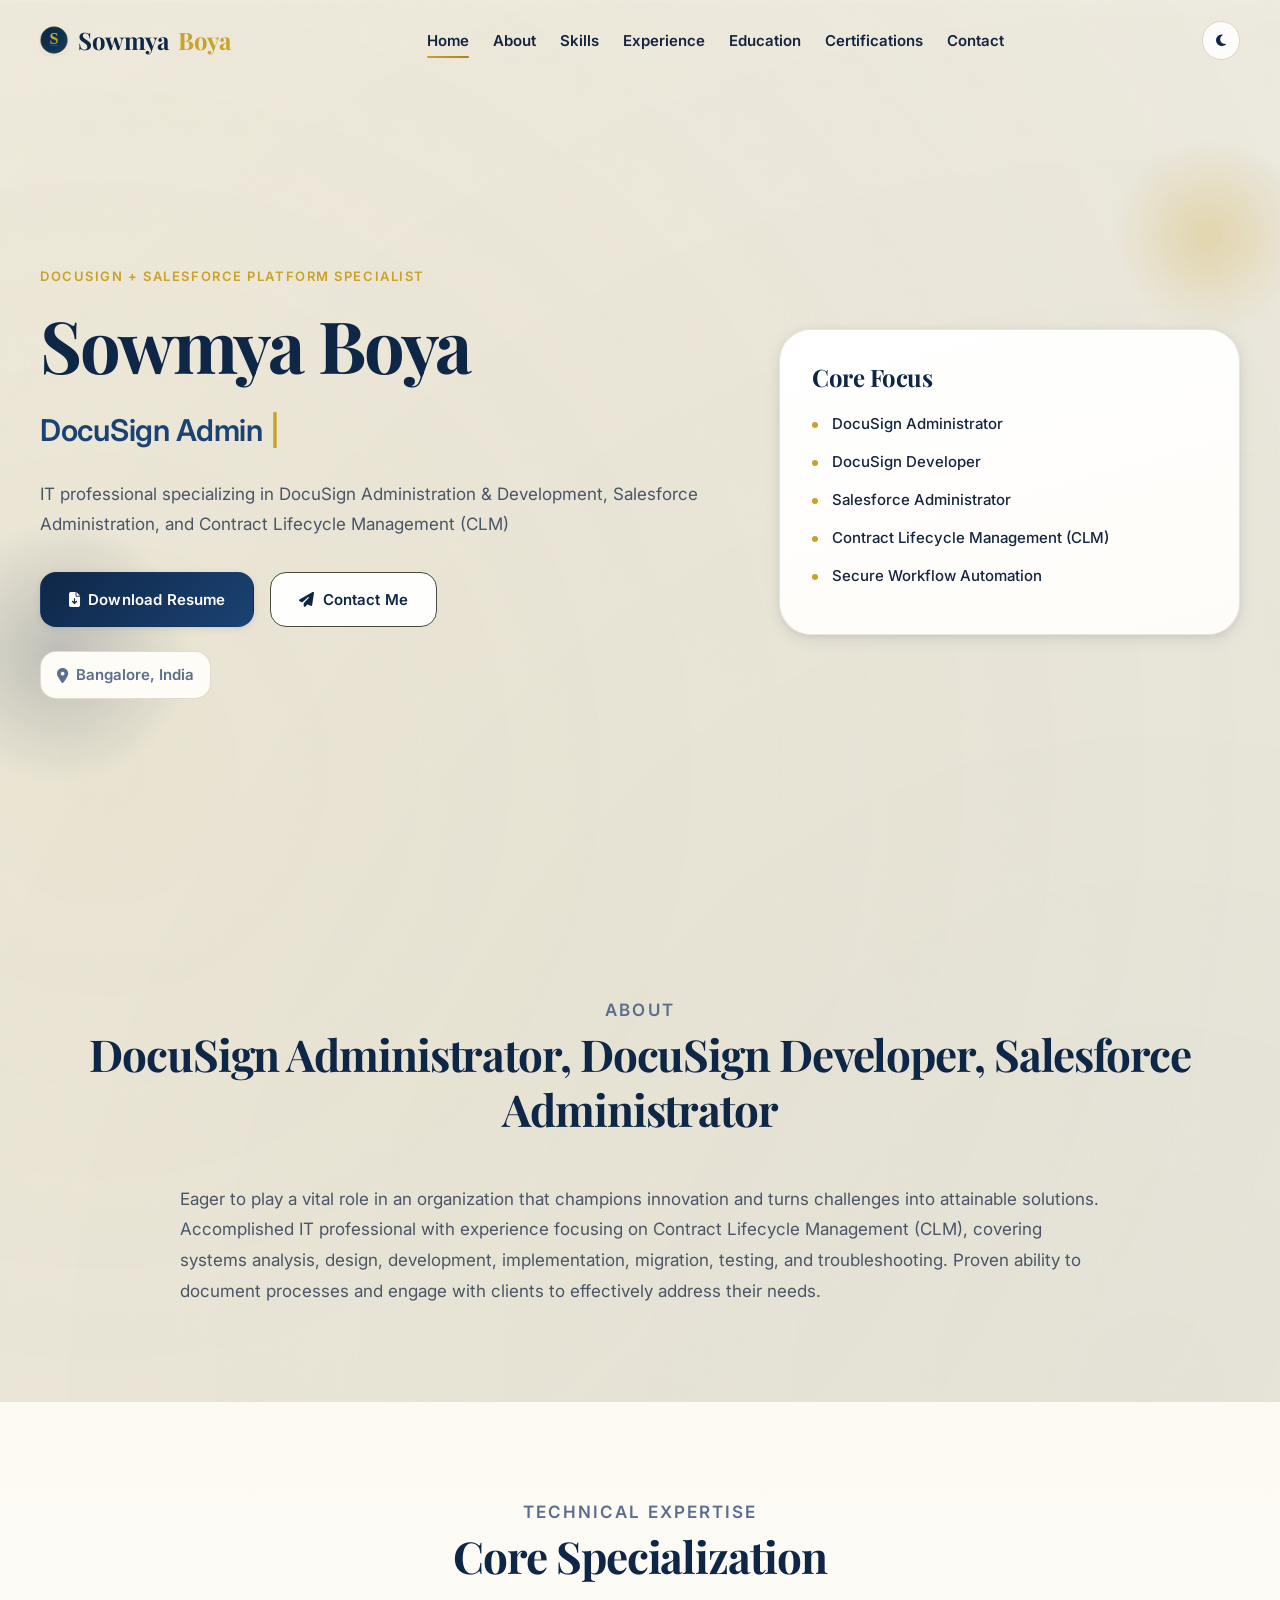
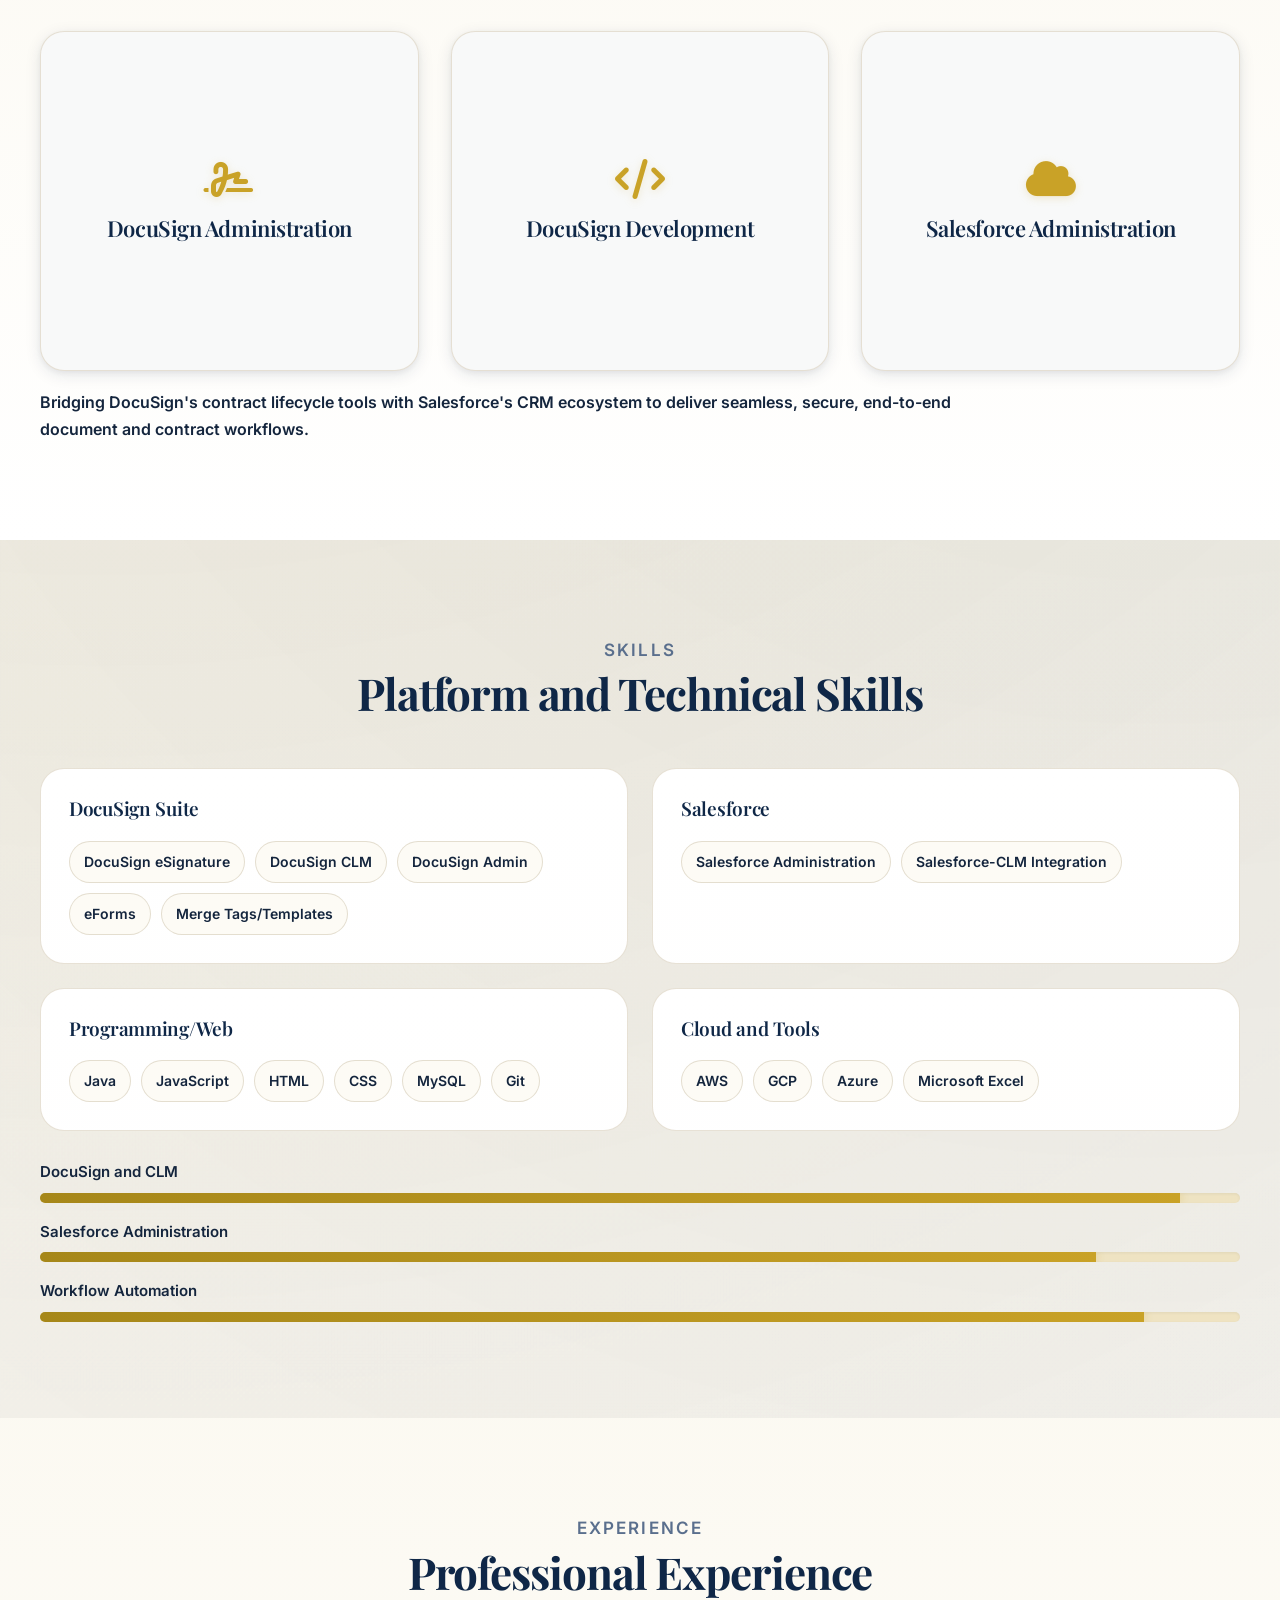
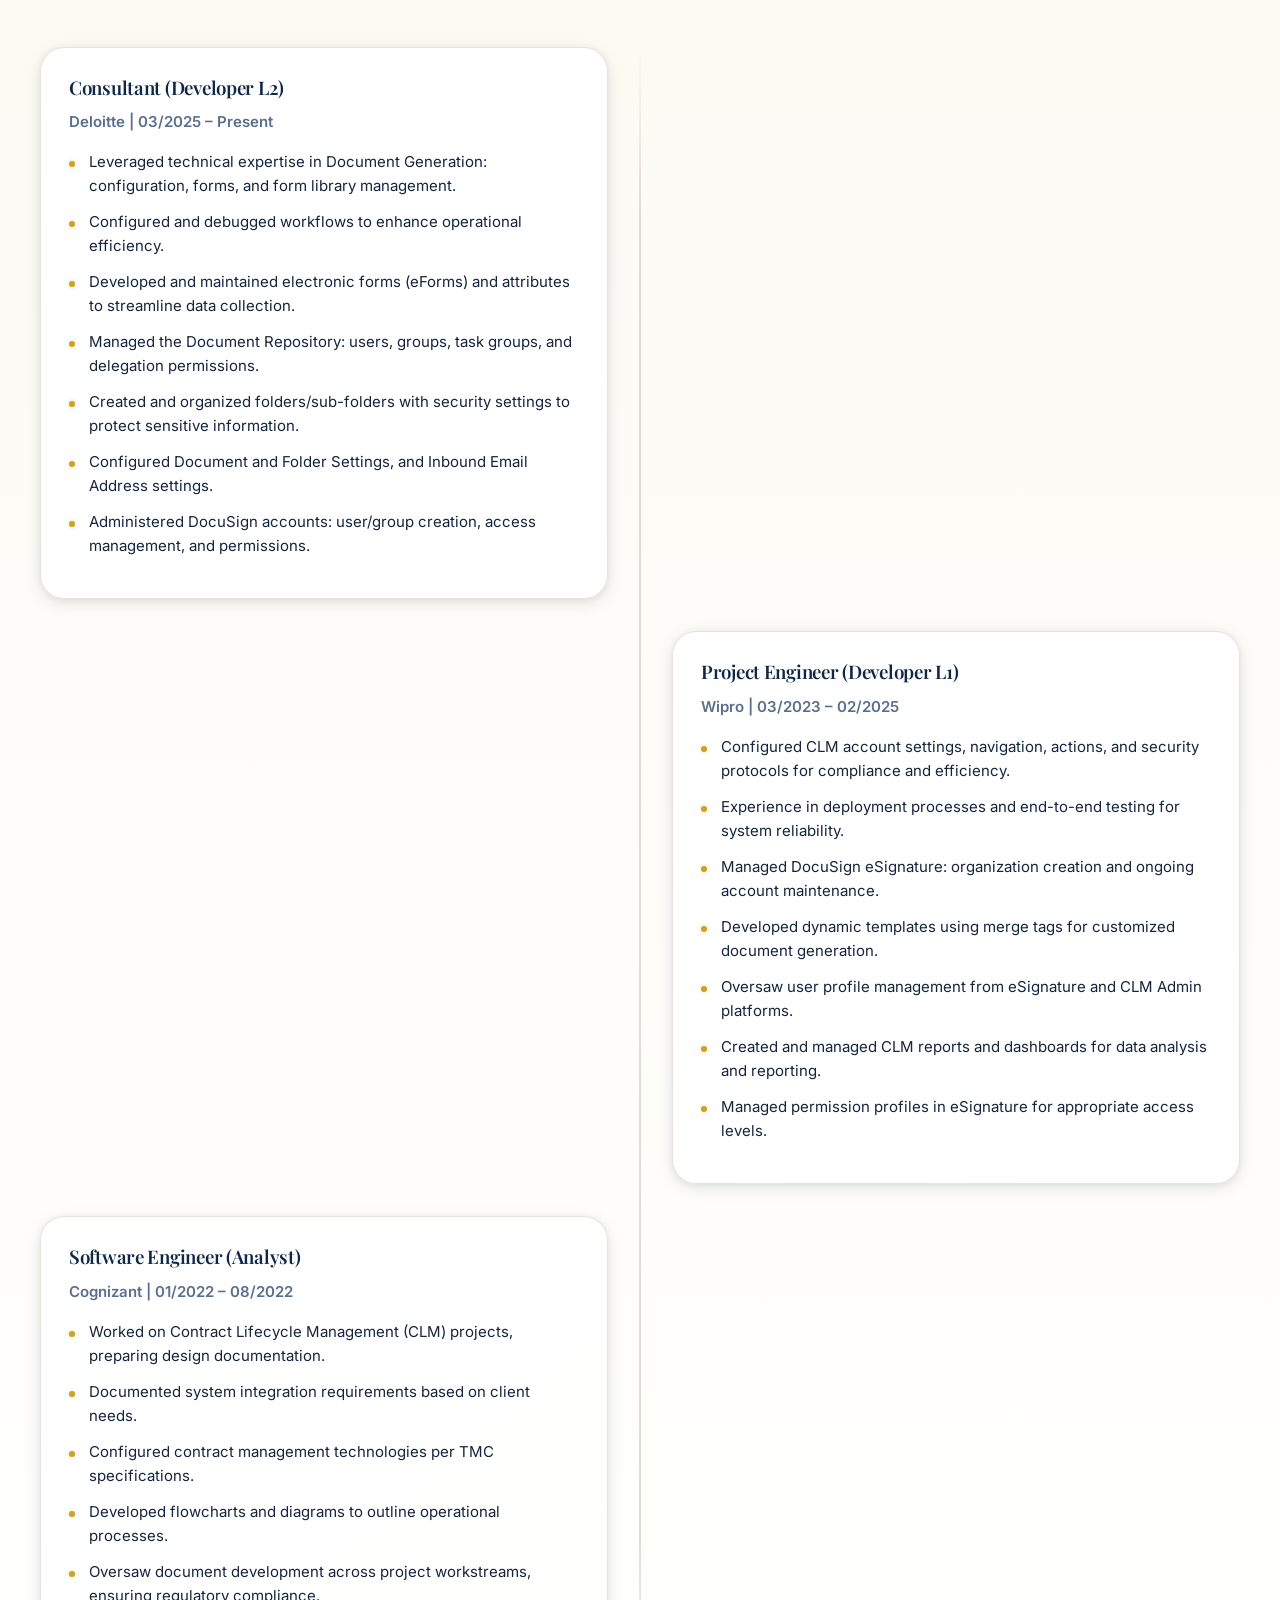
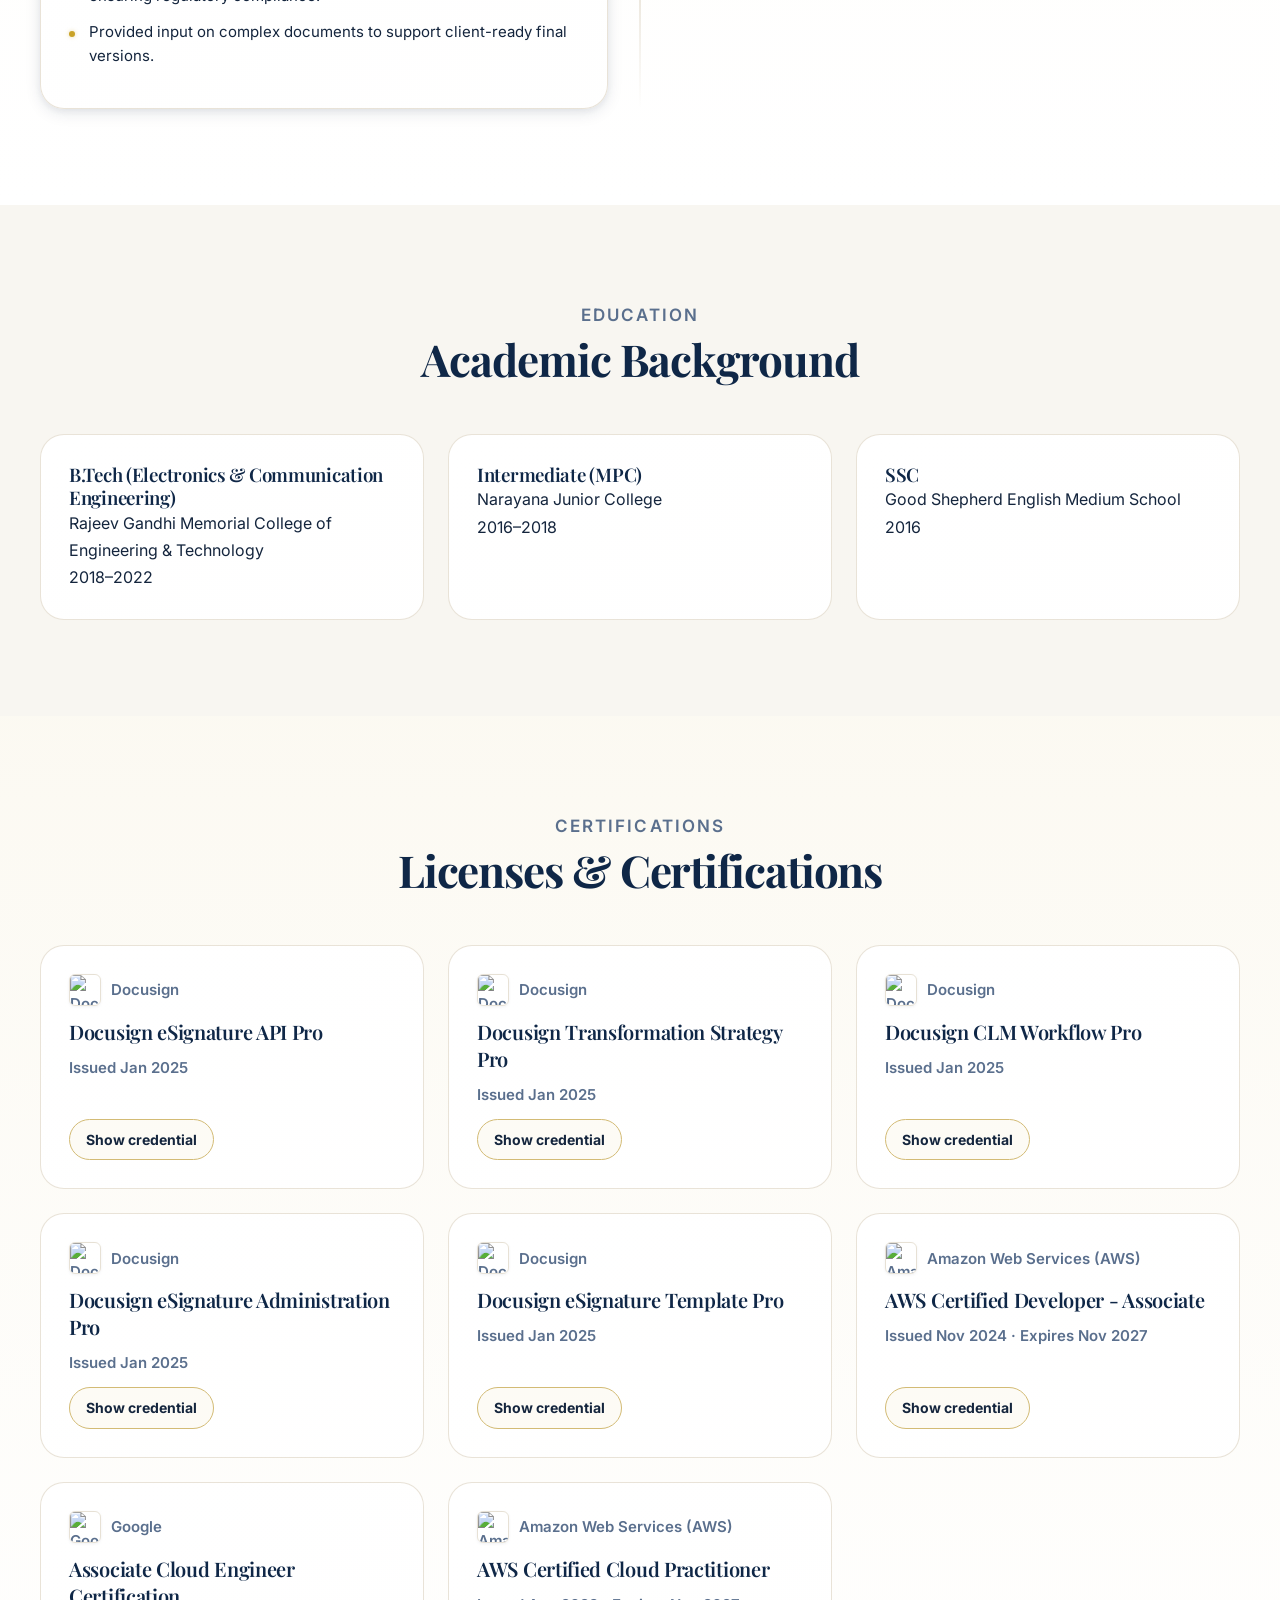
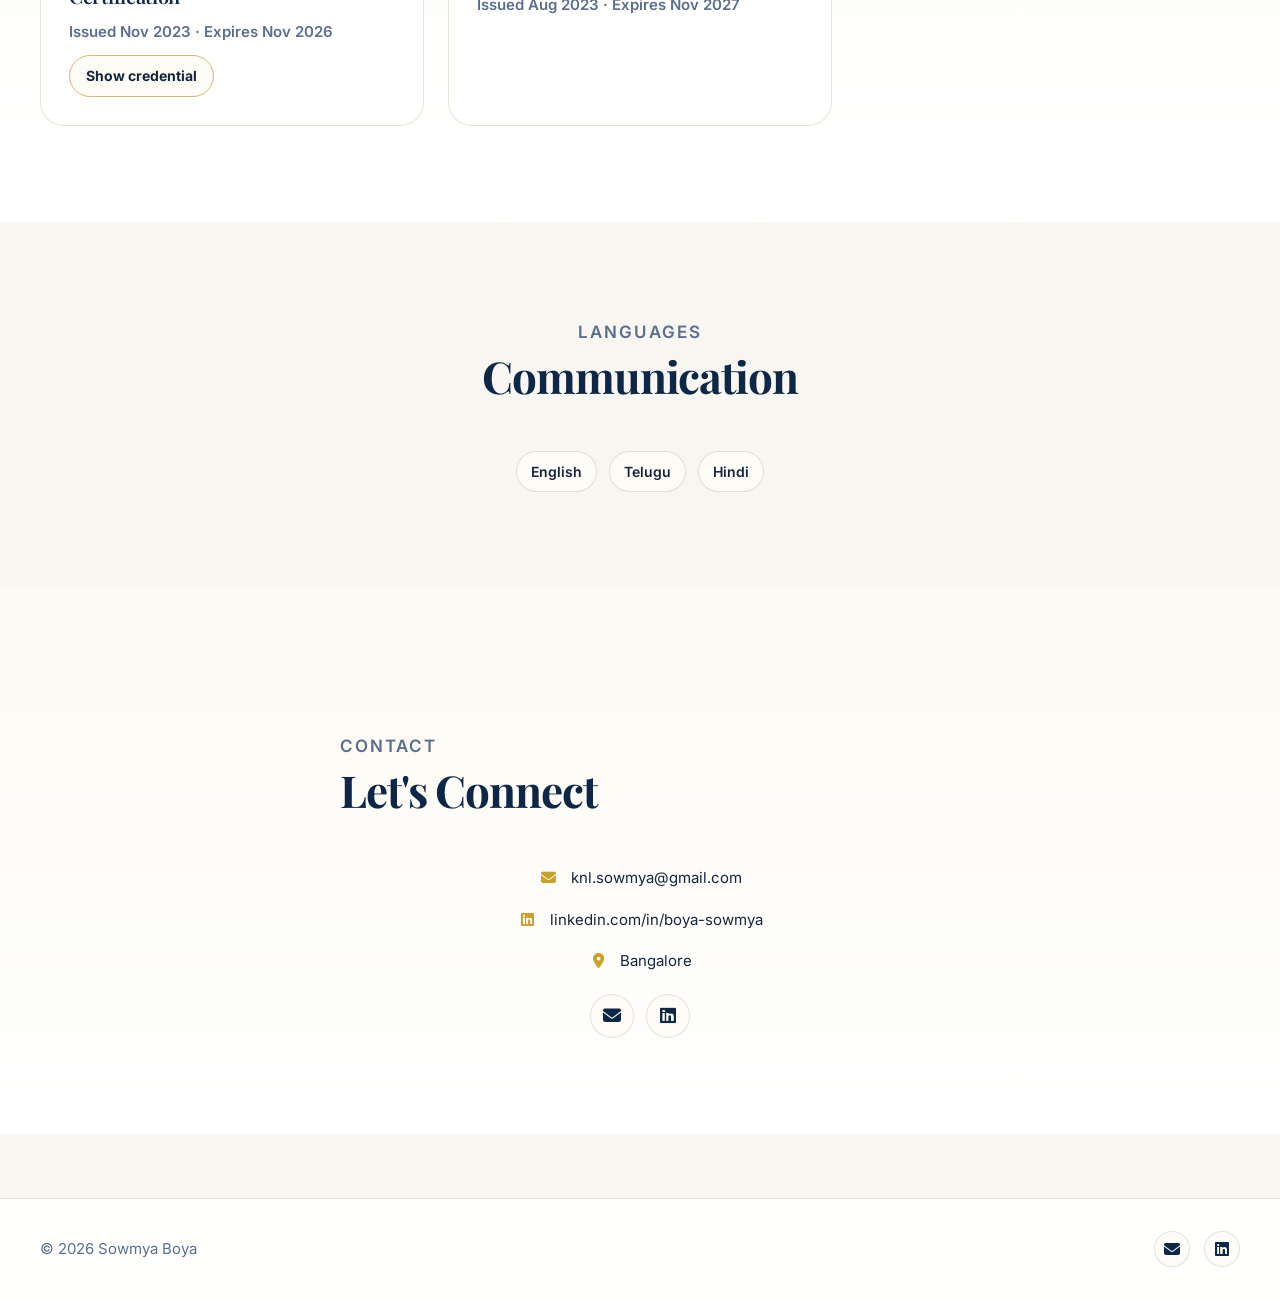
==== commit 0395f4e3: "added" ====
--- a/sowmya/index.html
+++ b/sowmya/index.html
@@ -632,7 +632,7 @@
       <section class="section special" id="contact">
         <div class="container contact-grid single-col">
           <div class="contact-info reveal">
-            <div class="section-head">
+            <div class="section-head left">
               <p class="kicker">Contact</p>
               <h2>Let's Connect</h2>
             </div>
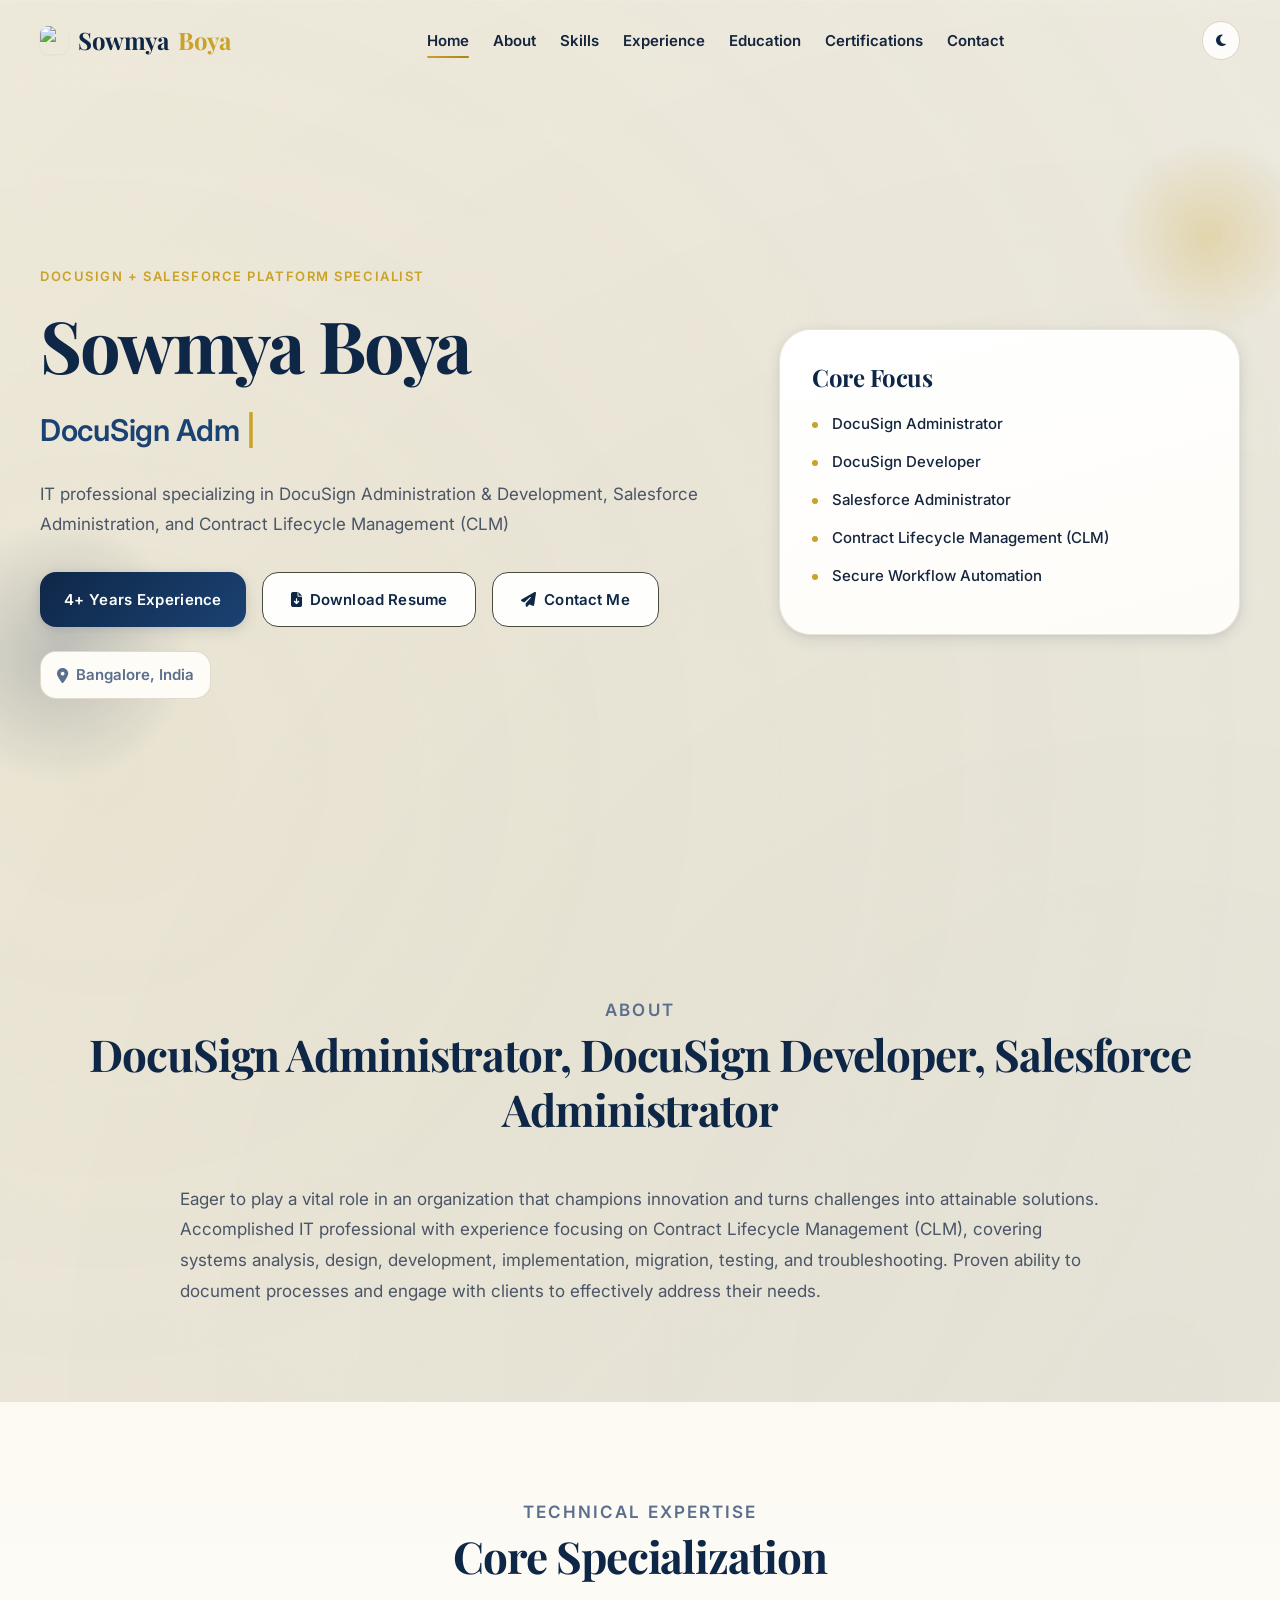
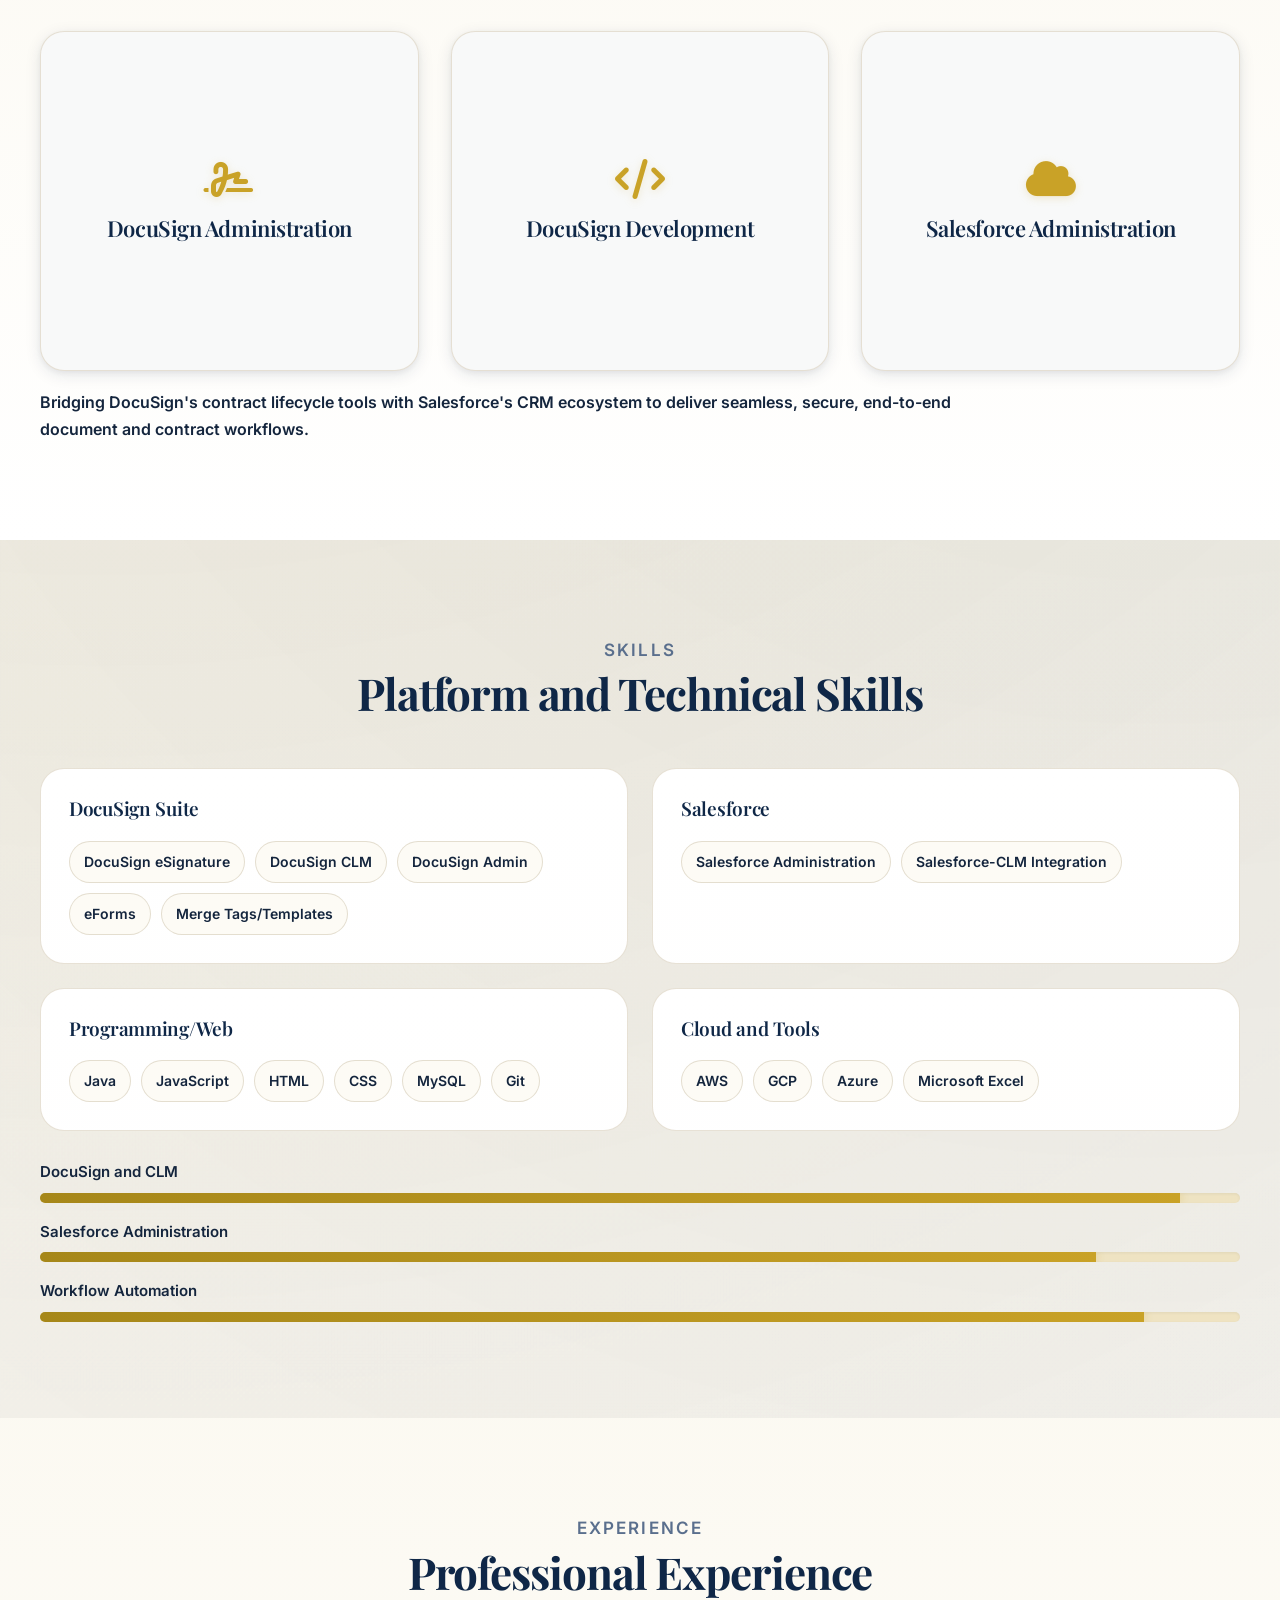
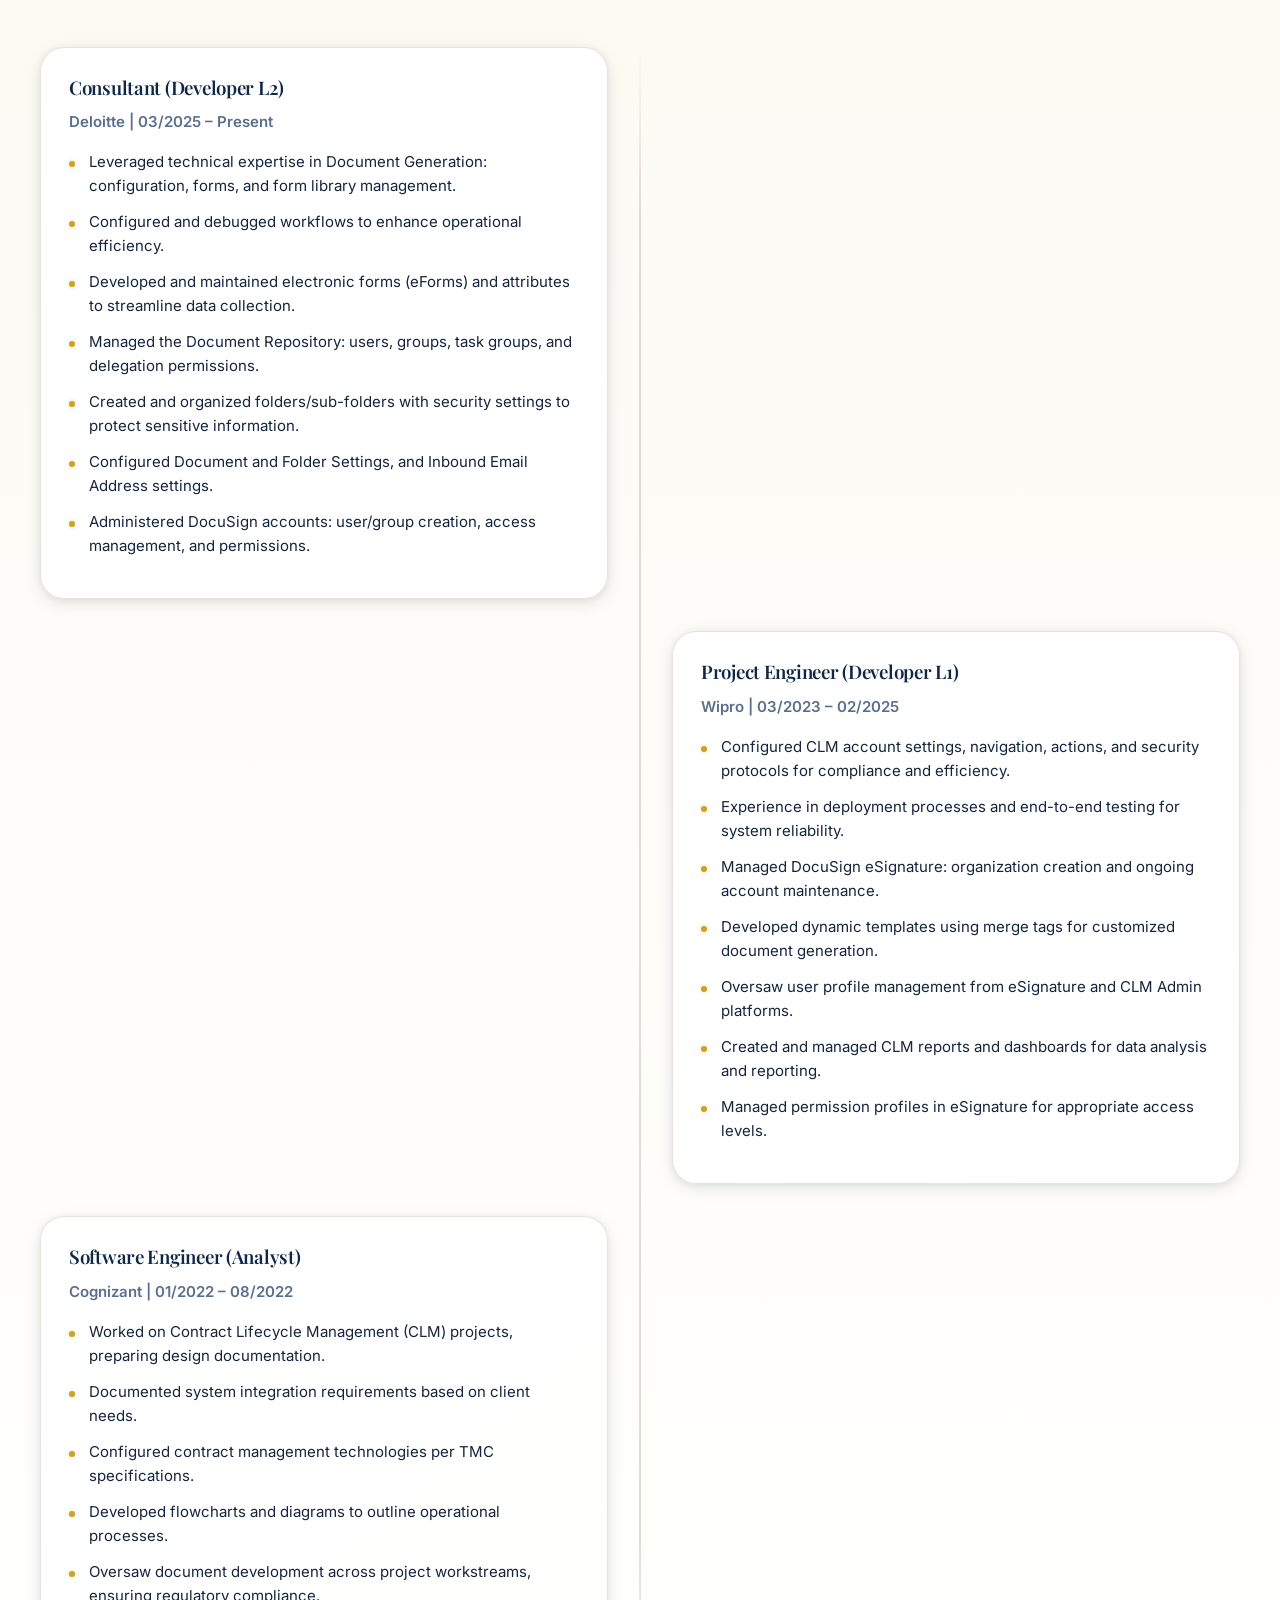
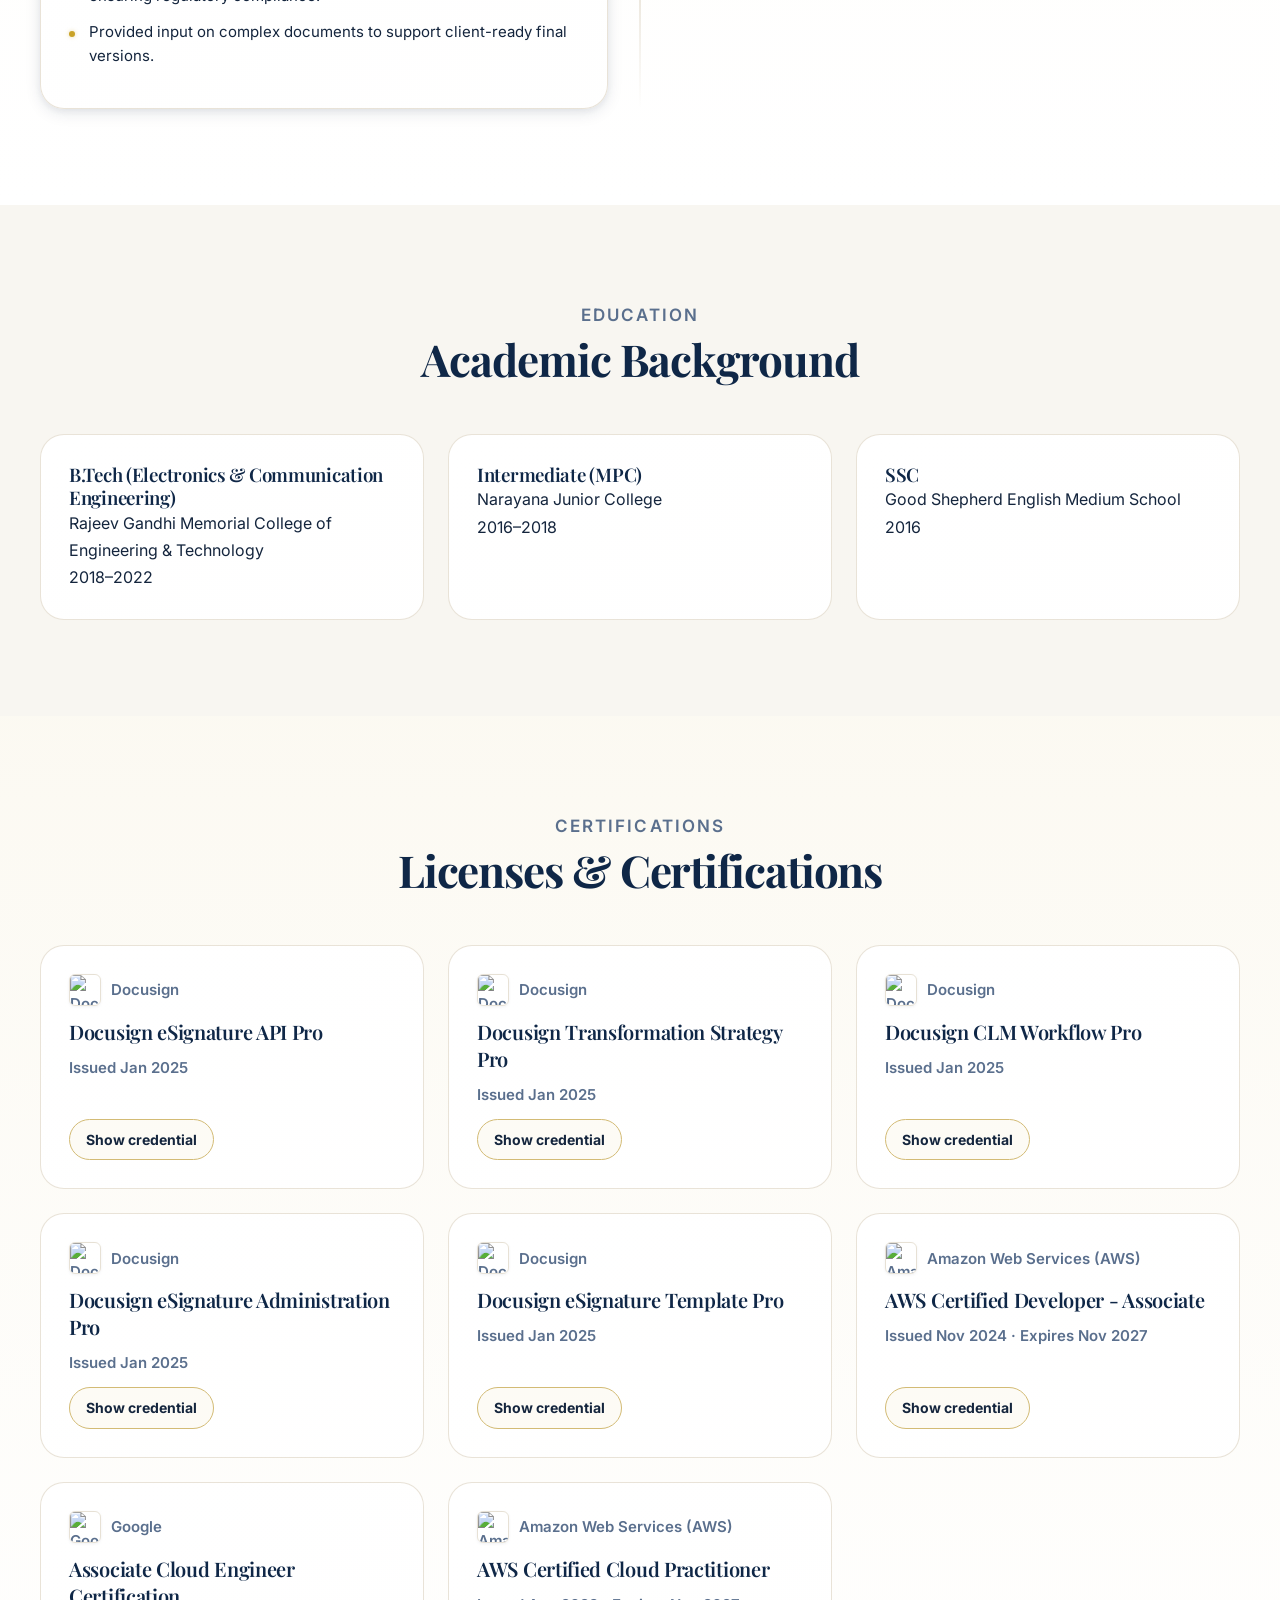
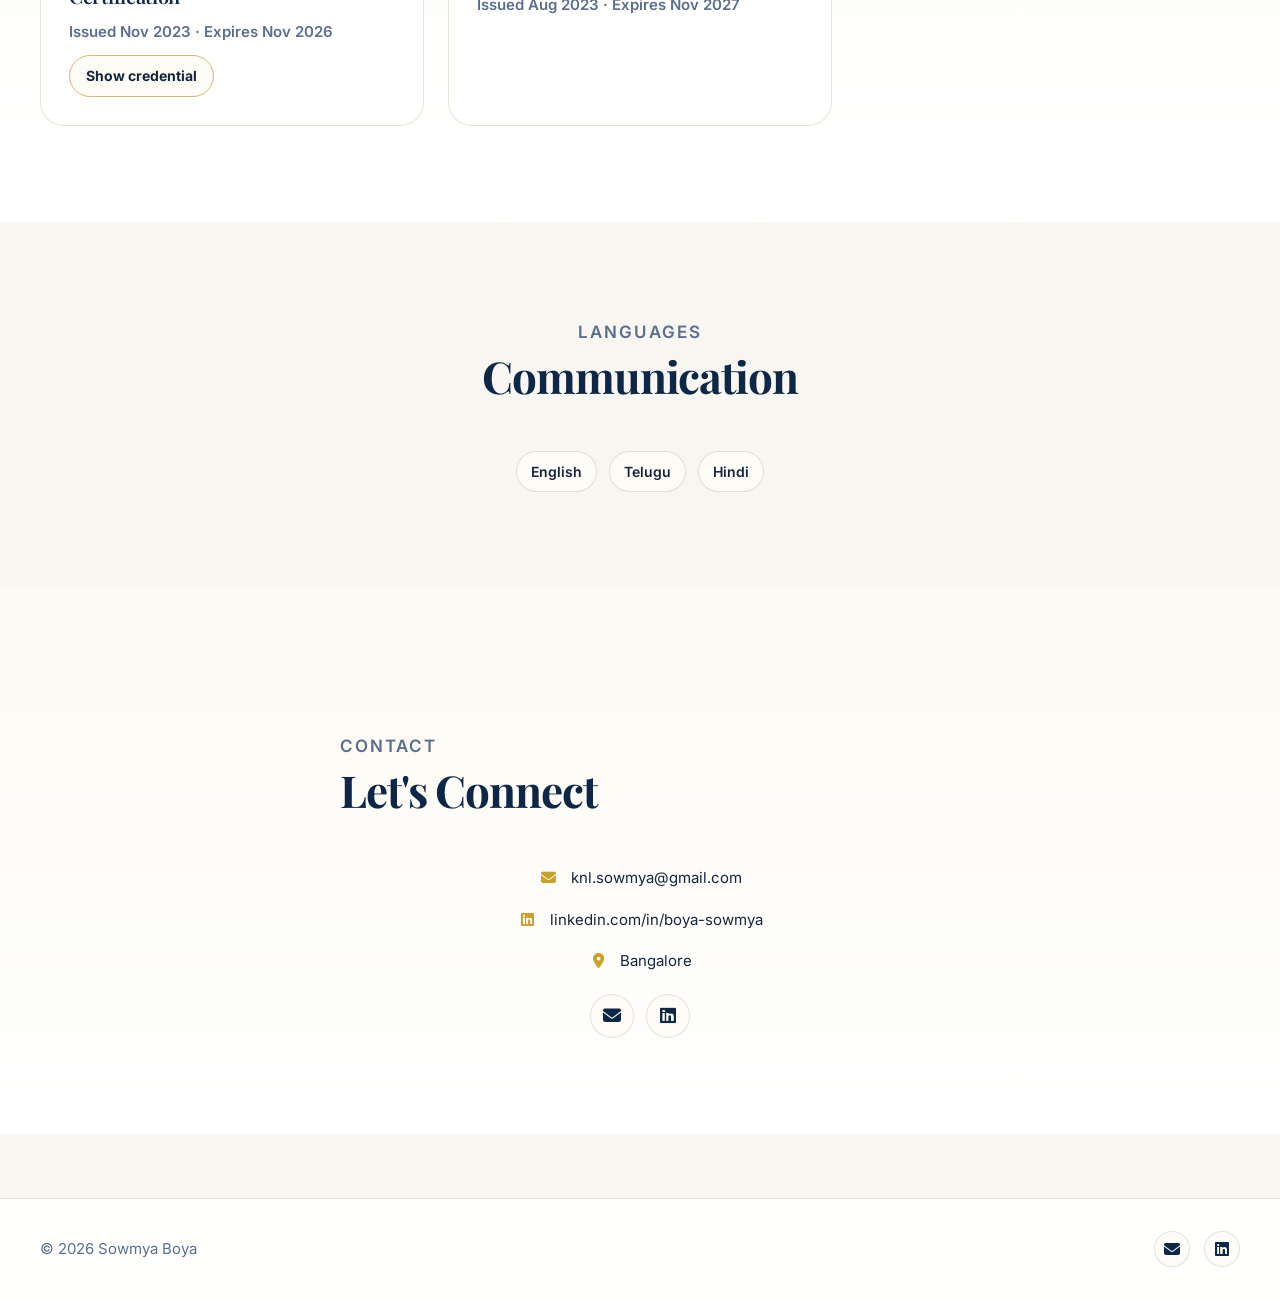
==== commit 375b16f9: "added" ====
--- a/sowmya/index.html
+++ b/sowmya/index.html
@@ -4,29 +4,29 @@
     <meta charset="UTF-8" />
     <meta name="viewport" content="width=device-width, initial-scale=1.0" />
     <title>
-      Sowmya Boya | DocuSign Administrator & Developer | Salesforce Administrator
+      Sowmya Boya | DocuSign & Salesforce Expert | CLM Administration & Development
     </title>
     <meta
       name="description"
-      content="Portfolio of Sowmya Boya — DocuSign Administrator, DocuSign Developer, and Salesforce Administrator specializing in Contract Lifecycle Management (CLM), eSignature workflows, and Salesforce-DocuSign integrations."
+      content="Expert DocuSign Administrator & Developer specializing in CLM, eSignature workflows, Salesforce integration, and contract automation. 4+ years enterprise experience with Deloitte, Wipro, and Cognizant."
     />
     <meta
       name="keywords"
-      content="Sowmya Boya, DocuSign Administrator, DocuSign Developer, Salesforce Administrator, DocuSign CLM, Contract Lifecycle Management, eSignature, Salesforce CLM Integration"
+      content="DocuSign CLM, DocuSign Administrator, DocuSign Developer, Salesforce Administrator, Contract Lifecycle Management, eSignature, Workflow Automation, DocuSign Integration, Sowmya Boya, CLM Expert, Document Management, Enterprise Solutions"
     />
     <meta name="author" content="Sowmya Boya" />
     <meta name="theme-color" content="#0A2540" />
     <meta property="og:type" content="website" />
     <meta
       property="og:title"
-      content="Sowmya Boya | DocuSign Administrator & Developer | Salesforce Administrator"
+      content="Sowmya Boya | DocuSign & Salesforce Expert | CLM Specialist"
     />
     <meta
       property="og:description"
-      content="DocuSign and Salesforce specialist portfolio focused on CLM, eSignature workflows, and enterprise contract operations."
+      content="Expert DocuSign Administrator & Developer with 4+ years specializing in CLM, eSignature automation, and Salesforce integration. Certified in AWS, GCP, and DocuSign platforms."
     />
-    <link rel="icon" type="image/svg+xml" href="images/s-icon.svg?v=2" />
-    <link rel="shortcut icon" href="images/s-icon.svg?v=2" />
+    <link rel="icon" type="image/x-icon" href="https://media.licdn.com/dms/image/v2/D560BAQFJh4R0ibULEg/company-logo_100_100/company-logo_100_100/0/1712837162469/docusign_logo?e=1787788800&v=beta&t=a-fZabKnUjTuewv4bgekZPv_6x7sgOKsVceSNZnFy2I" />
+    <link rel="shortcut icon" href="https://media.licdn.com/dms/image/v2/D560BAQFJh4R0ibULEg/company-logo_100_100/company-logo_100_100/0/1712837162469/docusign_logo?e=1787788800&v=beta&t=a-fZabKnUjTuewv4bgekZPv_6x7sgOKsVceSNZnFy2I" />
 
     <link rel="preconnect" href="https://fonts.googleapis.com" />
     <link rel="preconnect" href="https://fonts.gstatic.com" crossorigin />
@@ -51,11 +51,12 @@
         <div class="container nav-wrap">
           <a href="#home" class="brand" aria-label="Sowmya Boya home">
             <img
-              src="images/s-icon.svg"
-              alt="Sowmya Boya brand icon"
+              src="https://media.licdn.com/dms/image/v2/D560BAQFJh4R0ibULEg/company-logo_100_100/company-logo_100_100/0/1712837162469/docusign_logo?e=1787788800&v=beta&t=a-fZabKnUjTuewv4bgekZPv_6x7sgOKsVceSNZnFy2I"
+              alt="DocuSign logo"
               class="brand-mark"
               width="28"
               height="28"
+              loading="eager"
             />
             Sowmya <span>Boya</span>
           </a>
@@ -112,7 +113,8 @@
               Management (CLM)
             </p>
             <div class="hero-actions">
-              <a class="btn btn-primary" href="files/Sowmya_Boya_Resume.pdf" download>
+              <span class="experience-badge">4+ Years Experience</span>
+              <a class="btn btn-outline" href="files/Sowmya_Boya_Resume.pdf" download>
                 <i class="fa-solid fa-file-arrow-down" aria-hidden="true"></i>
                 Download Resume
               </a>
--- a/sowmya/css/style.css
+++ b/sowmya/css/style.css
@@ -387,6 +387,26 @@
   font-size: clamp(2.5rem, 7vw, 4.5rem);
   margin-bottom: 1rem;
   letter-spacing: -0.03em;
+}
+
+.experience-badge {
+  display: inline-flex;
+  align-items: center;
+  background: linear-gradient(135deg, var(--navy) 0%, var(--navy-soft) 100%);
+  color: var(--white);
+  padding: 0.875rem 1.5rem;
+  border-radius: var(--radius-lg);
+  font-size: 0.9375rem;
+  font-weight: 600;
+  letter-spacing: 0.02em;
+  box-shadow: var(--shadow-md);
+  transition: transform var(--normal) var(--ease-spring), box-shadow var(--normal) var(--ease);
+  white-space: nowrap;
+}
+
+.experience-badge:hover {
+  transform: translateY(-2px);
+  box-shadow: var(--shadow-lg);
 }
 
 .title-line {
